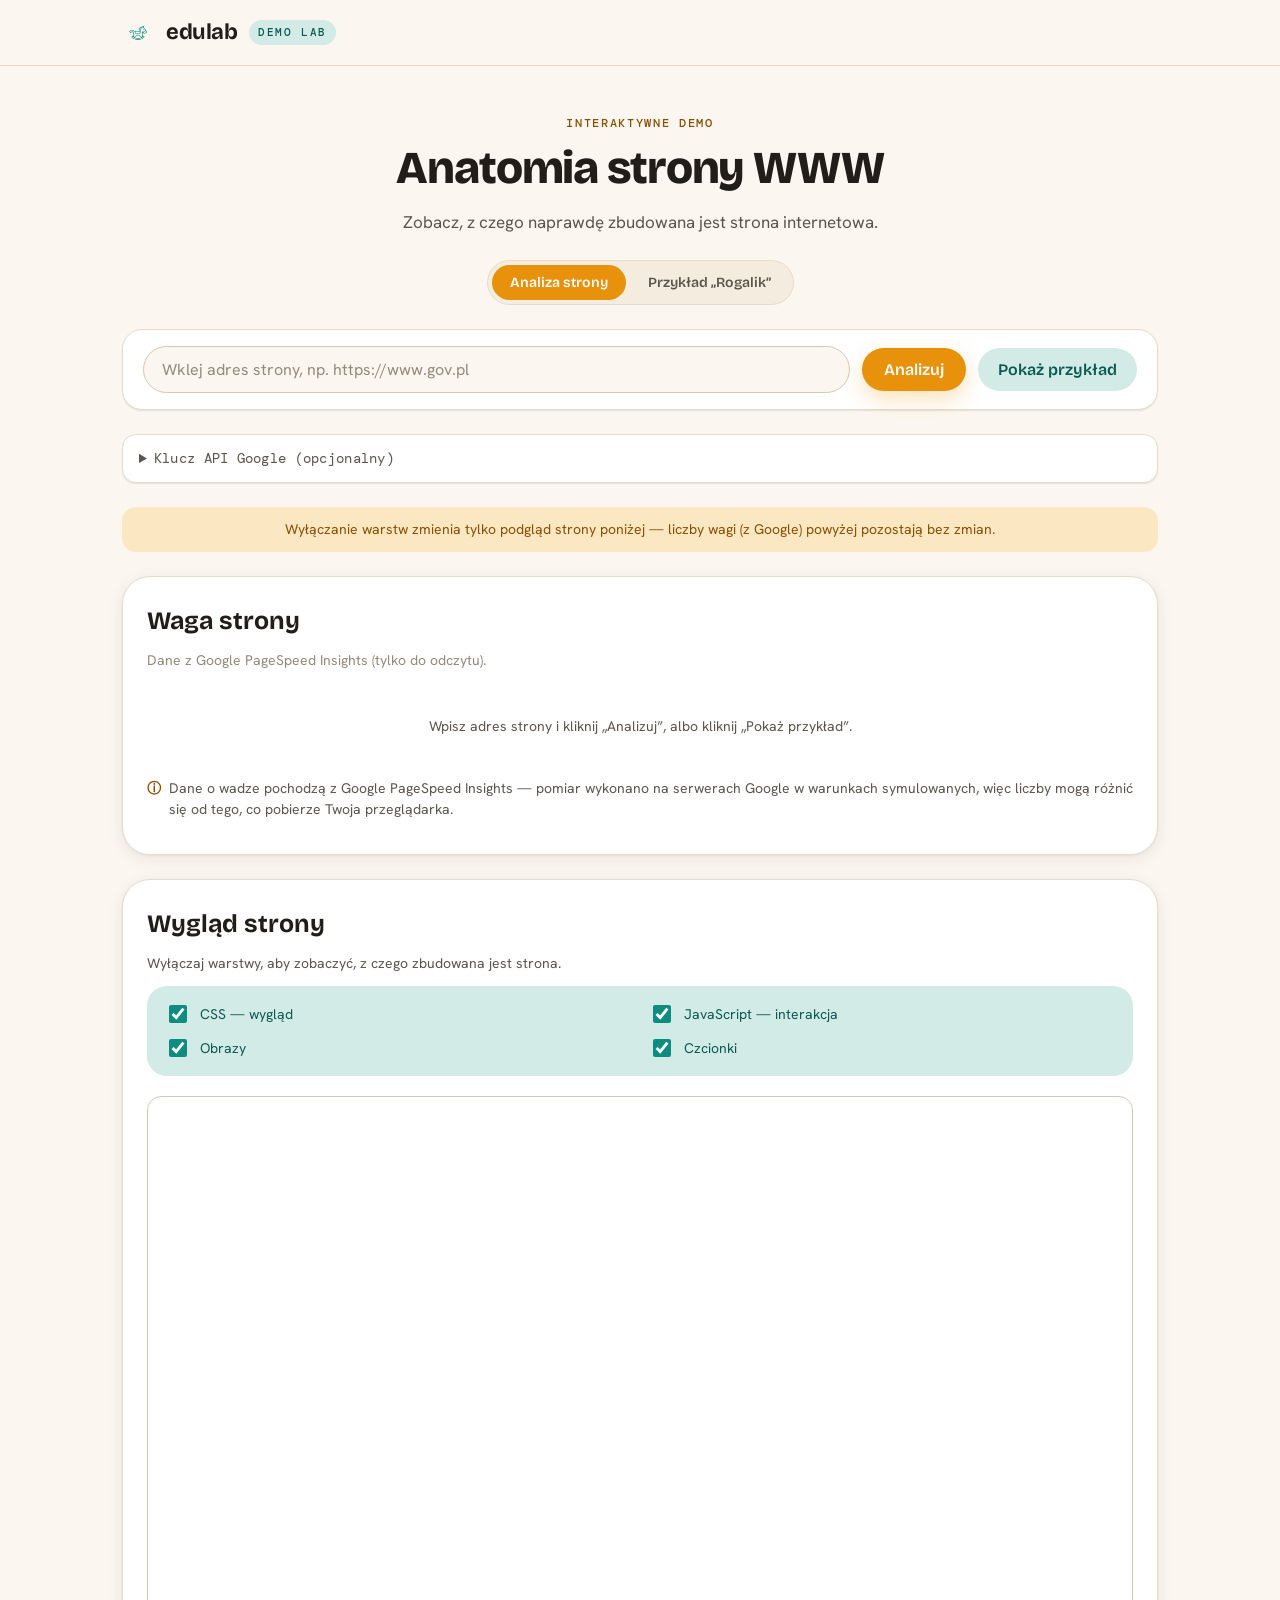
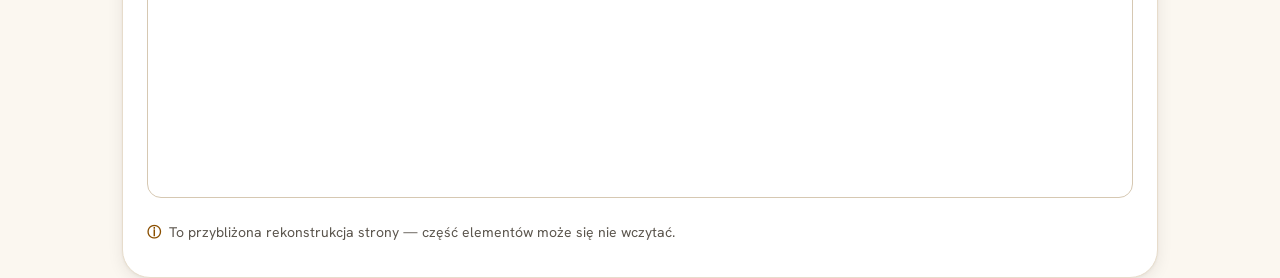
==== index.html @ d255df7a "Update WebLab app: expanded index.html, worker, and sample pages - Major rewrite of index.html (educ" ====
<!doctype html>
<html lang="pl">
<head>
  <meta charset="utf-8">
  <meta name="viewport" content="width=device-width, initial-scale=1">
  <title>Anatomia strony WWW</title>

  <style>
  /* ============================================================
     edulab — Colors & Type foundation (verbatim from design tokens)
     ============================================================ */
  @import url('https://fonts.googleapis.com/css2?family=Bricolage+Grotesque:opsz,wght@12..96,400;12..96,500;12..96,600;12..96,700;12..96,800&family=Hanken+Grotesk:wght@400;500;600;700&family=DM+Mono:wght@400;500&display=swap');

  :root {
    /* ---- Brand fonts ---- */
    --font-display: 'Bricolage Grotesque', 'Hanken Grotesk', system-ui, sans-serif;
    --font-sans:    'Hanken Grotesk', system-ui, -apple-system, sans-serif;
    --font-mono:    'DM Mono', ui-monospace, 'SF Mono', Menlo, monospace;

    /* Paper — warm cream backgrounds (the brand never sits on pure white) */
    --paper:    #FBF7F0;
    --paper-2:  #F4EDDF;
    --paper-3:  #ECE1CF;
    --surface:  #FFFFFF;

    /* Ink — warm near-black text & lines */
    --ink:      #211E1A;
    --ink-2:    #5B554D;
    --ink-3:    #938A7C;
    --line:     #E7DCCB;
    --line-2:   #D6C8B2;

    /* Marigold — primary brand */
    --marigold:      #E8920C;
    --marigold-600:  #CE800A;
    --marigold-soft: #FBE7C2;
    --marigold-ink:  #8A4F00;

    /* Teal — secondary brand */
    --teal:      #0E8C7F;
    --teal-600:  #0B7468;
    --teal-soft: #D2EBE6;
    --teal-ink:  #0A5A52;

    /* Coral — accent (use sparingly) */
    --coral:      #EF5B3F;
    --coral-600:  #D44A30;
    --coral-soft: #FBDDD4;
    --coral-ink:  #9A2E1B;

    /* Sky — supportive */
    --sky:      #2E78C9;
    --sky-soft: #D9E7F6;
    --sky-ink:  #1B4E88;

    /* Play palette */
    --play-sun:    #F2A516;
    --play-grass:  #4FA45C;
    --play-berry:  #C6478B;
    --play-grape:  #7A5AC2;
    --play-sky:    #2E78C9;
    --play-coral:  #EF5B3F;

    /* ---- Semantic ---- */
    --success: #2F8F5B;  --success-soft: #D7EEDD;  --success-ink: #1C6A3E;
    --warning: #C9810A;  --warning-soft: #FBEAC6;  --warning-ink: #855207;
    --danger:  #D8412A;  --danger-soft:  #FAD9D2;  --danger-ink:  #97271A;
    --info:    #2E78C9;  --info-soft:    #D9E7F6;  --info-ink:    #1B4E88;

    /* ---- Functional aliases ---- */
    --bg:        var(--paper);
    --fg:        var(--ink);
    --fg-muted:  var(--ink-2);
    --primary:   var(--marigold);
    --on-primary:#FFFFFF;
    --focus-ring: 0 0 0 3px rgba(232,146,12,.38);

    /* ---- Spacing (4pt base) ---- */
    --sp-1: 4px;  --sp-2: 8px;  --sp-3: 12px; --sp-4: 16px;
    --sp-5: 20px; --sp-6: 24px; --sp-8: 32px; --sp-10: 40px;
    --sp-12: 48px; --sp-16: 64px; --sp-20: 80px; --sp-24: 96px;

    /* ---- Radii ---- */
    --r-xs: 6px; --r-sm: 10px; --r-md: 14px; --r-lg: 20px; --r-xl: 28px; --r-pill: 999px;

    /* ---- Elevation ---- */
    --shadow-sm: 0 1px 2px rgba(33,30,26,.06), 0 1px 1px rgba(33,30,26,.04);
    --shadow-md: 0 4px 16px rgba(33,30,26,.08), 0 1px 3px rgba(33,30,26,.05);
    --shadow-lg: 0 16px 40px rgba(33,30,26,.12), 0 3px 8px rgba(33,30,26,.06);
    --shadow-marigold: 0 8px 22px rgba(232,146,12,.28);

    /* ---- Type scale ---- */
    --display-font:  clamp(48px, 6vw, 72px);
    --h1: 44px; --h2: 33px; --h3: 25px; --h4: 19px;
    --body-lg: 18px; --body: 16px; --body-sm: 14px;
    --caption: 13px; --overline: 12px;
  }

  /* ---- semantic element helpers used here ---- */
  .edu-overline {
    font-family: var(--font-mono); font-weight: 500; font-size: var(--overline);
    letter-spacing: .14em; text-transform: uppercase; color: var(--marigold-ink);
  }
  .edu-mono { font-family: var(--font-mono); }

  /* ============================================================
     App styles — all colours via var(--…) tokens, no raw hex
     ============================================================ */
  * { box-sizing: border-box; }
  body.edu {
    margin: 0; background: var(--paper); color: var(--ink);
    font-family: var(--font-sans); line-height: 1.6;
  }
  .shell { max-width: 1100px; margin: 0 auto; padding: 0 var(--sp-8); }

  /* Branded top menu */
  .edu-header {
    position: sticky; top: 0; z-index: 50; width: 100%;
    background: rgba(251, 247, 240, 0.85);
    backdrop-filter: blur(12px); -webkit-backdrop-filter: blur(12px);
    border-bottom: 1px solid var(--line);
  }
  .edu-header-inner {
    max-width: 1100px; margin: 0 auto;
    padding: 15px var(--sp-8); display: flex; align-items: center; gap: 12px;
  }
  .edu-logo { width: 32px; height: 32px; display: block; }
  .edu-wordmark { font-family: var(--font-display); font-weight: 700; font-size: 22px; letter-spacing: -.02em; color: var(--ink); }
  .edu-tag {
    font-family: var(--font-mono); font-weight: 500; font-size: 11px;
    letter-spacing: .14em; text-transform: uppercase; color: var(--teal-ink);
    background: var(--teal-soft); padding: 4px 9px; border-radius: var(--r-pill);
  }

  /* Page header scheme */
  .page-header { text-align: center; padding: var(--sp-12) 0 var(--sp-6); }
  .page-header .edu-overline { display: block; margin-bottom: var(--sp-3); }
  .app-title {
    font-family: var(--font-display); font-weight: 800;
    font-size: clamp(2rem, 4.5vw, 2.85rem); letter-spacing: -.025em;
    line-height: 1.05; color: var(--ink); margin: 0 0 var(--sp-4);
  }
  .edu-lead { font-size: 1.0625rem; color: var(--ink-2); max-width: 36rem; margin: 0 auto; }

  /* Controls */
  .controls {
    display: flex; gap: var(--sp-3); flex-wrap: wrap; align-items: center;
    background: var(--surface); border: 1px solid var(--line);
    border-radius: var(--r-lg); padding: var(--sp-4) var(--sp-5);
    box-shadow: var(--shadow-sm); margin-bottom: var(--sp-6);
  }
  .controls input[type="text"] {
    flex: 1 1 320px; min-width: 0;
    font-family: var(--font-sans); font-size: var(--body);
    color: var(--ink); background: var(--paper);
    border: 1px solid var(--line-2); border-radius: var(--r-pill);
    padding: 12px 18px;
  }
  .controls input[type="text"]::placeholder { color: var(--ink-3); }
  .controls input[type="text"]:focus-visible { outline: none; box-shadow: var(--focus-ring); border-color: var(--marigold); }

  .edu-btn {
    font-family: var(--font-display); font-weight: 600; font-size: var(--body);
    background: var(--marigold); color: var(--on-primary);
    border: none; border-radius: var(--r-pill); padding: 12px 22px; cursor: pointer;
    box-shadow: var(--shadow-marigold);
    transition: background .12s ease, transform .12s cubic-bezier(.32,.72,.32,1);
  }
  .edu-btn:hover { background: var(--marigold-600); }
  .edu-btn:active { transform: scale(.96); }
  .edu-btn:focus-visible { outline: none; box-shadow: var(--focus-ring); }

  .edu-btn-ghost {
    font-family: var(--font-display); font-weight: 600; font-size: var(--body);
    background: var(--teal-soft); color: var(--teal-ink);
    border: none; border-radius: var(--r-pill); padding: 12px 20px; cursor: pointer;
    transition: background .12s ease, transform .12s cubic-bezier(.32,.72,.32,1);
  }
  .edu-btn-ghost:hover { background: var(--teal-600); color: var(--on-primary); }
  .edu-btn-ghost:active { transform: scale(.96); }
  .edu-btn-ghost:focus-visible { outline: none; box-shadow: var(--focus-ring); }

  /* Optional API key disclosure */
  .apikey {
    margin-bottom: var(--sp-6); border: 1px solid var(--line);
    border-radius: var(--r-md); background: var(--surface); padding: 2px 16px;
    box-shadow: var(--shadow-sm);
  }
  .apikey summary {
    cursor: pointer; list-style: revert;
    font-family: var(--font-mono); font-size: var(--body-sm);
    letter-spacing: .02em; color: var(--ink-2); padding: 10px 0;
  }
  .apikey summary:focus-visible { outline: none; box-shadow: var(--focus-ring); border-radius: var(--r-xs); }
  .apikey-hint { font-size: var(--body-sm); color: var(--ink-2); line-height: 1.55; margin: 2px 0 12px; }
  .apikey-row { display: flex; gap: var(--sp-3); flex-wrap: wrap; align-items: center; margin-bottom: 8px; }
  .apikey-row input {
    flex: 1 1 240px; min-width: 0;
    font-family: var(--font-mono); font-size: var(--body-sm); color: var(--ink);
    background: var(--paper); border: 1px solid var(--line-2);
    border-radius: var(--r-pill); padding: 9px 16px;
  }
  .apikey-row input:focus-visible { outline: none; box-shadow: var(--focus-ring); border-color: var(--marigold); }
  .apikey-clear {
    font-family: var(--font-sans); font-size: var(--body-sm); background: none;
    border: none; color: var(--ink-3); cursor: pointer; text-decoration: underline; padding: 6px;
  }
  .apikey-clear:hover { color: var(--danger-ink); }
  .apikey-clear:focus-visible { outline: none; box-shadow: var(--focus-ring); border-radius: var(--r-xs); }
  .apikey-status { font-size: var(--body-sm); color: var(--success-ink); min-height: 1.1em; margin: 0 0 10px; }

  /* Decoupling note between panels */
  .note {
    font-size: var(--body-sm); color: var(--ink-2); line-height: 1.5;
    display: flex; gap: var(--sp-2); align-items: flex-start;
  }
  .note .ic { color: var(--marigold-ink); flex: none; font-weight: 700; }
  .note-decoupled {
    background: var(--marigold-soft); color: var(--marigold-ink);
    border-radius: var(--r-md); padding: 12px 16px; margin-bottom: var(--sp-6);
    font-size: var(--body-sm); text-align: center; line-height: 1.5;
  }

  /* Stacked panels — Waga on top, preview below (full width) */
  .panels { display: grid; grid-template-columns: 1fr; gap: var(--sp-6); align-items: start; }
  .panel {
    background: var(--surface); border: 1px solid var(--line);
    border-radius: var(--r-xl); padding: var(--sp-6) var(--sp-6) var(--sp-5);
    box-shadow: var(--shadow-md);
  }
  .panel-title { font-family: var(--font-display); font-weight: 700; font-size: var(--h3); color: var(--ink); margin: 0 0 var(--sp-2); }
  .panel-sub { font-size: var(--body-sm); color: var(--ink-3); margin: 0 0 var(--sp-5); }

  /* Stat blocks */
  .stats { display: grid; grid-template-columns: 1fr 1fr; gap: var(--sp-4); margin-bottom: var(--sp-5); }
  .stat { border-radius: var(--r-lg); padding: 20px 22px; }
  .stat.req { background: var(--marigold-soft); }
  .stat.size { background: var(--teal-soft); }
  .stat .val { font-family: var(--font-display); font-weight: 700; font-size: 38px; line-height: 1; }
  .stat.req .val { color: var(--marigold-ink); }
  .stat.size .val { color: var(--teal-ink); }
  .stat .lbl { font-size: var(--body-sm); color: var(--ink-2); margin-top: 6px; }

  /* Bar chart */
  .breakdown-title { font-family: var(--font-display); font-weight: 600; font-size: var(--h4); color: var(--ink); margin: 0 0 var(--sp-3); }
  .bars { display: flex; flex-direction: column; gap: 10px; margin-bottom: var(--sp-4); }
  .bar-row { display: grid; grid-template-columns: 120px 1fr auto; align-items: center; gap: 10px; }
  .bar-row .name { font-size: var(--body-sm); color: var(--ink-2); }
  .bar-track { display: block; background: var(--paper-3); border-radius: var(--r-pill); height: 16px; overflow: hidden; }
  .bar-fill { display: block; height: 100%; border-radius: var(--r-pill); min-width: 3px; }
  .bar-row .amt { font-family: var(--font-mono); font-size: var(--caption); color: var(--ink-2); white-space: nowrap; }

  .biggest { background: var(--paper-2); border-radius: var(--r-md); padding: 12px 16px; margin-bottom: var(--sp-4); font-size: var(--body-sm); color: var(--ink-2); }
  .biggest strong { color: var(--ink); }

  /* a11y data table */
  .data-table { width: 100%; border-collapse: collapse; font-size: var(--body-sm); margin-bottom: var(--sp-4); }
  .data-table caption { text-align: left; font-size: var(--caption); color: var(--ink-3); margin-bottom: 6px; }
  .data-table th, .data-table td { text-align: left; padding: 6px 8px; border-bottom: 1px solid var(--line); }
  .data-table td.num { text-align: right; font-family: var(--font-mono); }
  .visually-hidden { position: absolute; width: 1px; height: 1px; padding: 0; margin: -1px; overflow: hidden; clip: rect(0 0 0 0); white-space: nowrap; border: 0; }

  /* States */
  .state { color: var(--ink-2); font-size: var(--body-sm); padding: var(--sp-6) 0; text-align: center; }
  .state.err { color: var(--danger-ink); background: var(--danger-soft); border-radius: var(--r-md); padding: 14px 16px; }
  .spinner {
    width: 22px; height: 22px; border-radius: 50%;
    border: 3px solid var(--paper-3); border-top-color: var(--marigold);
    animation: spin 0.8s linear infinite; margin: 0 auto var(--sp-3);
  }
  @keyframes spin { to { transform: rotate(360deg); } }

  /* Toggles (appearance) */
  .layers-hint { font-size: var(--body-sm); color: var(--ink-2); margin: 0 0 var(--sp-3); }
  .toggles {
    background: var(--teal-soft); border-radius: var(--r-lg);
    padding: 16px 18px; margin-bottom: var(--sp-5);
    display: grid; grid-template-columns: 1fr 1fr; gap: 10px 18px;
  }
  .toggle { display: flex; align-items: center; gap: 10px; font-size: var(--body-sm); color: var(--teal-ink); cursor: pointer; }
  .toggle input { width: 18px; height: 18px; accent-color: var(--teal); cursor: pointer; }
  .toggle input:focus-visible { outline: none; box-shadow: var(--focus-ring); border-radius: 4px; }

  .preview-frame {
    width: 100%; height: clamp(480px, 78vh, 900px); border: 1px solid var(--line-2);
    border-radius: var(--r-md); background: var(--surface);
  }
  .spa-warning {
    background: var(--warning-soft); color: var(--warning-ink);
    border-radius: var(--r-md); padding: 12px 16px; margin-top: var(--sp-4);
    font-size: var(--body-sm); line-height: 1.5;
  }
  .panel-note { margin-top: var(--sp-4); }

  /* Mode switch — real-site analysis vs. example */
  .mode-switch {
    display: flex; gap: 4px; width: fit-content; margin: 0 auto var(--sp-6);
    background: var(--paper-2); border: 1px solid var(--line);
    border-radius: var(--r-pill); padding: 4px;
  }
  .mode-btn {
    font-family: var(--font-display); font-weight: 600; font-size: var(--body-sm);
    cursor: pointer; background: none; border: none; color: var(--ink-2);
    padding: 9px 18px; border-radius: var(--r-pill);
    transition: background .12s ease, color .12s ease;
  }
  .mode-btn:hover { color: var(--ink); }
  .mode-btn[aria-selected="true"] { background: var(--marigold); color: var(--on-primary); }
  .mode-btn:focus-visible { outline: none; box-shadow: var(--focus-ring); }

  .files-sizes {
    font-family: var(--font-mono); font-size: var(--caption); color: var(--ink-2);
    background: var(--paper-2); border-radius: var(--r-sm);
    padding: 8px 12px; margin: 0 0 var(--sp-3);
  }

  /* Lesson — "Jak zbudowana jest strona?" */
  .lesson { margin-top: var(--sp-6); }
  .stages { display: flex; flex-wrap: wrap; gap: var(--sp-3); margin: var(--sp-5) 0; }
  .stage-btn {
    font-family: var(--font-mono); font-size: var(--body-sm); cursor: pointer;
    background: var(--paper-2); color: var(--ink-2);
    border: 1px solid var(--line); border-radius: var(--r-pill); padding: 9px 16px;
    transition: background .12s ease, color .12s ease;
  }
  .stage-btn:hover { background: var(--paper-3); }
  .stage-btn[aria-selected="true"] { background: var(--marigold); color: var(--on-primary); border-color: var(--marigold); }
  .stage-btn:focus-visible { outline: none; box-shadow: var(--focus-ring); }

  .lesson-grid { display: block; }
  .lesson-frame {
    width: 100%; height: 460px; border: 1px solid var(--line-2);
    border-radius: var(--r-md); background: var(--surface);
  }
  .lesson-explain {
    background: var(--teal-soft); border-radius: var(--r-lg);
    padding: 18px 22px; color: var(--teal-ink); margin-bottom: var(--sp-5);
  }
  /* explanation above the preview: flow bullets horizontally to save vertical space */
  .lesson-explain ul { display: flex; flex-wrap: wrap; gap: 4px 22px; list-style-position: inside; }
  .lesson-explain h3 { font-family: var(--font-display); font-size: var(--h4); margin: 0 0 var(--sp-2); color: var(--teal-ink); }
  .lesson-explain p { margin: 0 0 var(--sp-3); font-size: var(--body-sm); line-height: 1.55; color: var(--teal-ink); }
  .lesson-explain ul { margin: 0; padding-left: 18px; font-size: var(--body-sm); line-height: 1.6; color: var(--teal-ink); }
  .lesson-explain li { margin-bottom: 4px; }

  /* File viewer */
  .files { margin-top: var(--sp-6); border-top: 1px solid var(--line); padding-top: var(--sp-5); }
  .files h3 { font-family: var(--font-display); font-size: var(--h4); margin: 0 0 var(--sp-2); color: var(--ink); }
  .file-tabs { display: flex; flex-wrap: wrap; gap: var(--sp-2); margin: var(--sp-3) 0; }
  .file-tab {
    font-family: var(--font-mono); font-size: var(--body-sm); cursor: pointer;
    background: none; border: none; color: var(--ink-3);
    padding: 6px 4px; border-bottom: 2px solid transparent;
  }
  .file-tab:hover { color: var(--ink-2); }
  .file-tab[aria-selected="true"] { color: var(--ink); border-bottom-color: var(--teal); }
  .file-tab:focus-visible { outline: none; box-shadow: var(--focus-ring); border-radius: var(--r-xs); }
  .file-role { font-size: var(--body-sm); color: var(--ink-2); margin: 0 0 var(--sp-3); }
  .file-code {
    background: var(--ink); border-radius: var(--r-lg); padding: 18px 20px; margin: 0;
    max-height: 380px; overflow: auto;
  }
  .file-code code {
    font-family: var(--font-mono); font-size: var(--caption); line-height: 1.6;
    color: var(--paper); white-space: pre; background: none; padding: 0;
  }

  /* Responsive */
  @media (max-width: 860px) {
    .panels { grid-template-columns: 1fr; }
    .shell { padding: 0 var(--sp-5); }
    .stats { grid-template-columns: 1fr 1fr; }
    .bar-row { grid-template-columns: 96px 1fr auto; }
    .lesson-grid { grid-template-columns: 1fr; }
  }
  @media (max-width: 520px) {
    .toggles { grid-template-columns: 1fr; }
    .controls input[type="text"] { flex-basis: 100%; }
    .bar-row { grid-template-columns: 84px 1fr; }
    .bar-row .amt { grid-column: 2; text-align: right; }
  }
  </style>
</head>

<body class="edu">
  <!-- Branded top menu -->
  <header class="edu-header">
    <div class="edu-header-inner">
      <img class="edu-logo" alt="edulab" src="[data-uri]">
      <span class="edu-wordmark">edulab</span>
      <span class="edu-tag">demo lab</span>
    </div>
  </header>

  <main class="shell">
    <!-- Page header scheme -->
    <div class="page-header">
      <span class="edu-overline">Interaktywne demo</span>
      <h1 class="app-title" id="appName">Anatomia strony WWW</h1>
      <p class="edu-lead" id="tagline"></p>
    </div>

    <!-- Mode switch: show EITHER the real-site analyzer OR the Rogalik example -->
    <div class="mode-switch" id="modeSwitch" role="tablist" aria-label="Tryb">
      <button type="button" class="mode-btn" id="modeRealBtn" data-mode="real" role="tab"></button>
      <button type="button" class="mode-btn" id="modeExampleBtn" data-mode="example" role="tab"></button>
    </div>

    <!-- ===== Tryb: analiza prawdziwej strony ===== -->
    <div id="realMode">
    <!-- Controls -->
    <form class="controls" id="form" autocomplete="off">
      <input type="text" id="url" inputmode="url" autocapitalize="off" spellcheck="false" />
      <button type="submit" class="edu-btn" id="analyzeBtn"></button>
      <button type="button" class="edu-btn-ghost" id="sampleBtn"></button>
    </form>

    <!-- Optional PageSpeed API key — stored only in this browser's localStorage -->
    <details class="apikey" id="apiKeyBox">
      <summary id="apiKeyTitle"></summary>
      <p class="apikey-hint" id="apiKeyHint"></p>
      <div class="apikey-row">
        <input type="password" id="apiKey" autocomplete="off" spellcheck="false" />
        <button type="button" class="edu-btn-ghost" id="apiKeySaveBtn"></button>
        <button type="button" class="apikey-clear" id="apiKeyClearBtn"></button>
      </div>
      <p class="apikey-status" id="apiKeyStatus" aria-live="polite"></p>
    </details>

    <!-- Decoupling note -->
    <p class="note-decoupled" id="noteDecoupled"></p>

    <!-- Panels -->
    <div class="panels">
      <!-- Panel A — Waga -->
      <section class="panel" id="panelA" aria-labelledby="panelATitle">
        <h2 class="panel-title" id="panelATitle"></h2>
        <p class="panel-sub" id="panelASub"></p>
        <div id="weightBody" aria-live="polite"></div>
        <p class="note panel-note"><span class="ic" aria-hidden="true">ⓘ</span><span id="noteWeight"></span></p>
      </section>

      <!-- Panel B — Wygląd -->
      <section class="panel" id="panelB" aria-labelledby="panelBTitle">
        <h2 class="panel-title" id="panelBTitle"></h2>
        <p class="layers-hint" id="layersHint"></p>
        <div class="toggles" id="toggles">
          <label class="toggle"><input type="checkbox" id="tCss" checked> <span id="lblCss"></span></label>
          <label class="toggle"><input type="checkbox" id="tJs" checked> <span id="lblJs"></span></label>
          <label class="toggle"><input type="checkbox" id="tImg" checked> <span id="lblImg"></span></label>
          <label class="toggle"><input type="checkbox" id="tFonts" checked> <span id="lblFonts"></span></label>
        </div>
        <iframe class="preview-frame" id="preview" title="Podgląd strony" sandbox="allow-scripts"></iframe>
        <div class="spa-warning" id="spaWarning" hidden></div>
        <p class="note panel-note"><span class="ic" aria-hidden="true">ⓘ</span><span id="noteRender"></span></p>
      </section>
    </div>
    </div><!-- /#realMode -->

    <!-- ===== Tryb: przykład „Rogalik” ===== -->
    <div id="exampleMode" hidden>
    <!-- Lesson — "Jak zbudowana jest strona?" (example: Rogalik, 3 files) -->
    <section class="panel lesson" id="lesson" aria-labelledby="lessonTitle">
      <h2 class="panel-title" id="lessonTitle"></h2>
      <p class="panel-sub" id="lessonSub"></p>

      <!-- Stage stepper -->
      <div class="stages" id="stages" role="tablist" aria-label="Etapy budowy strony"></div>

      <div class="lesson-grid">
        <aside class="lesson-explain">
          <h3 id="stageName"></h3>
          <p id="stageDesc"></p>
          <ul id="stageAdds"></ul>
        </aside>
        <iframe class="lesson-frame" id="lessonFrame" title="Podgląd etapu"></iframe>
      </div>

      <!-- File viewer -->
      <div class="files">
        <h3 id="filesTitle"></h3>
        <p class="panel-sub" id="filesHint"></p>
        <p class="files-sizes" id="filesSizes"></p>
        <div class="file-tabs" id="fileTabs" role="tablist" aria-label="Pliki strony Rogalik"></div>
        <p class="file-role" id="fileRole"></p>
        <pre class="file-code"><code id="fileCode"></code></pre>
      </div>
    </section>
    </div><!-- /#exampleMode -->
  </main>

  <script>
  /* ============================================================
     PL — single Polish string dictionary (no hard-coded UI English)
     ============================================================ */
  const PL = {
    appName:        "Anatomia strony WWW",
    tagline:        "Zobacz, z czego naprawdę zbudowana jest strona internetowa.",
    urlPlaceholder: "Wklej adres strony, np. https://www.gov.pl",
    analyze:        "Analizuj",
    showExample:    "Pokaż przykład",
    modeReal:       "Analiza strony",
    modeExample:    "Przykład „Rogalik”",
    loading:        "Google ładuje i mierzy stronę… to potrwa kilka sekund.",
    emptyWeight:    "Wpisz adres strony i kliknij „Analizuj”, albo kliknij „Pokaż przykład”.",
    emptyAppear:    "Tu pojawi się podgląd strony z wybranymi warstwami.",

    // Panel A — waga
    weightTitle:    "Waga strony",
    weightSub:      "Dane z Google PageSpeed Insights (tylko do odczytu).",
    requests:       "Liczba żądań (plików)",
    transferred:    "Rozmiar pobrany",
    total:          "Razem",
    byType:         "Podział na typy",
    biggest:        "Największe kategorie",
    tableCaption:   "Podział wagi strony na typy zasobów",
    colType:        "Typ zasobu",
    colReq:         "Żądania",
    colSize:        "Rozmiar",
    types: {
      document: "Dokument (HTML)", stylesheet: "Style (CSS)", script: "Skrypty (JS)",
      image: "Obrazy", font: "Czcionki", media: "Multimedia", other: "Inne / zewnętrzne",
    },

    // Panel B — wygląd
    appearTitle:    "Wygląd strony",
    loadingPreview: "Wczytuję podgląd strony…",
    layersHint:     "Wyłączaj warstwy, aby zobaczyć, z czego zbudowana jest strona.",
    layerCss:       "CSS — wygląd",
    layerJs:        "JavaScript — interakcja",
    layerImg:       "Obrazy",
    layerFonts:     "Czcionki",

    // annotations
    noteWeight:     "Dane o wadze pochodzą z Google PageSpeed Insights — pomiar wykonano na serwerach Google w warunkach symulowanych, więc liczby mogą różnić się od tego, co pobierze Twoja przeglądarka.",
    noteRender:     "To przybliżona rekonstrukcja strony — część elementów może się nie wczytać.",
    noteSpaNoJs:    "Ta strona to aplikacja JavaScript — bez JS pozostaje niemal pusta. Tak wygląda nowoczesna strona, zanim uruchomi się jej kod.",
    noteDecoupled:  "Wyłączanie warstw zmienia tylko podgląd strony poniżej — liczby wagi (z Google) powyżej pozostają bez zmian.",

    // errors
    errFetch:       "Nie udało się pobrać strony. Spróbuj innego adresu.",
    errAuth:        "Ta strona wymaga logowania lub blokuje analizę.",
    errPsi:         "Nie udało się pobrać danych o wadze strony.",
    errQuota:       "Wyczerpano dzienny limit zapytań do Google PageSpeed Insights (bez klucza API limit jest mały i wspólny dla wielu osób). Dodaj własny klucz API w polu „Klucz API Google (opcjonalny)” powyżej — wtedy korzystasz z własnego limitu.",

    // Klucz API PageSpeed (opcjonalny)
    apiKeyTitle:       "Klucz API Google (opcjonalny)",
    apiKeyActive:      "Klucz API Google (opcjonalny) — aktywny ✓",
    apiKeyHint:        "Własny klucz PageSpeed Insights zwiększa limit zapytań. Klucz zapisujemy wyłącznie w tej przeglądarce (localStorage) — nie trafia do kodu strony ani na żaden serwer. Pamiętaj, aby w Google Cloud ograniczyć klucz do adresów Twojej domeny i wyłącznie do „PageSpeed Insights API”.",
    apiKeyPlaceholder: "Wklej klucz API…",
    apiKeySave:        "Zapisz",
    apiKeyClear:       "Usuń",
    apiKeySaved:       "Zapisano klucz API w tej przeglądarce.",
    apiKeyCleared:     "Usunięto klucz API.",
    apiKeyError:       "Nie udało się zapisać klucza (przeglądarka blokuje localStorage).",

    // Lekcja — „Jak zbudowana jest strona?” (przykład Rogalik)
    lesson: {
      title:      "Jak zbudowana jest strona?",
      sub:        "Przykład: kawiarnia i piekarnia „Rogalik”. Ta sama strona w czterech etapach — dodawaj kolejne warstwy i zobacz, co każda z nich wnosi.",
      filesTitle: "Zajrzyj do plików",
      filesHint:  "Strona „Rogalik” składa się z trzech plików. Kliknij nazwę, aby zobaczyć zawartość każdego z nich.",
      sizesIntro: "Rozmiar plików:",
      sizesTotal: "razem",
      err:        "Nie udało się wczytać plików przykładu. Uruchom aplikację przez adres http:// (a nie jako plik file://).",
      stages: [
        { id: "text", tab: "1 · Czysty tekst", name: "Czysty tekst",
          desc: "Tak wygląda sama treść — wszystkie słowa strony, bez żadnej struktury i wyglądu. „Pod spodem” strona to najpierw zwykły tekst.",
          adds: ["Wszystkie słowa, ceny i godziny", "Bez nagłówków, list i obrazów", "Bez kolorów i bez żadnych akcji"] },
        { id: "html", tab: "2 · HTML", name: "+ HTML — struktura",
          desc: "HTML nadaje treści znaczenie i porządek: co jest nagłówkiem, co akapitem, co listą, gdzie jest obraz, a gdzie przycisk. To „szkielet” strony.",
          adds: ["Nagłówki: „Rogalik”, „Z naszej piekarni”…", "Lista oferty z cenami", "Logo (obraz) i przycisk", "Wygląd wciąż domyślny — bez własnych stylów"] },
        { id: "css", tab: "3 · HTML + CSS", name: "+ CSS — wygląd",
          desc: "CSS dodaje wygląd: kolory, czcionki, układ i odstępy. Treść się nie zmienia — zmienia się tylko to, jak wygląda.",
          adds: ["Brązowy nagłówek, kremowe tło", "Ostylowany przycisk i lista cen", "Odstępy, obramowania, stopka", "To ta sama treść, co w kroku 2"] },
        { id: "js", tab: "4 · HTML + CSS + JS", name: "+ JavaScript — interakcja",
          desc: "JavaScript ożywia stronę — reaguje na kliknięcia i na czas. Teraz strona coś „robi”, a nie tylko wygląda.",
          adds: ["Przycisk liczy zamówione rogaliki", "Status „otwarte / nieczynne” z aktualnej godziny", "Bez JS te elementy są nieruchome"] },
      ],
      files: [
        { id: "html", name: "index.html", role: "HTML — szkielet i treść. Określa, co jest na stronie i w jakiej kolejności." },
        { id: "css",  name: "styles.css", role: "CSS — wygląd. Mówi przeglądarce, jak ma wyglądać każdy element (kolory, czcionki, układ)." },
        { id: "js",   name: "script.js",  role: "JavaScript — zachowanie. Dodaje akcje: reakcje na kliknięcia i wyliczenia w czasie." },
      ],
    },
  };

  // resourceType → bar colour (edulab tokens; resolve in-page via inline style)
  const TYPE_COLOR = {
    script:     "var(--marigold)",
    font:       "var(--teal)",
    image:      "var(--sky)",
    stylesheet: "var(--coral)",
    document:   "var(--ink)",
    media:      "var(--play-grape)",
    other:      "var(--ink-3)",
    "third-party": "var(--ink-3)",
  };

  const TYPE_KEY = { // PSI resourceType → PL.types key
    document: "document", stylesheet: "stylesheet", script: "script",
    image: "image", font: "font", media: "media", other: "other", "third-party": "other",
  };

  /* ---- Static label wiring ---- */
  function applyStaticStrings() {
    document.title = PL.appName;
    document.getElementById("appName").textContent = PL.appName;
    document.getElementById("tagline").textContent = PL.tagline;
    document.getElementById("url").placeholder = PL.urlPlaceholder;
    document.getElementById("analyzeBtn").textContent = PL.analyze;
    document.getElementById("sampleBtn").textContent = PL.showExample;
    document.getElementById("modeRealBtn").textContent = PL.modeReal;
    document.getElementById("modeExampleBtn").textContent = PL.modeExample;
    document.getElementById("noteDecoupled").textContent = PL.noteDecoupled;
    document.getElementById("panelATitle").textContent = PL.weightTitle;
    document.getElementById("panelASub").textContent = PL.weightSub;
    document.getElementById("noteWeight").textContent = PL.noteWeight;
    document.getElementById("panelBTitle").textContent = PL.appearTitle;
    document.getElementById("layersHint").textContent = PL.layersHint;
    document.getElementById("lblCss").textContent = PL.layerCss;
    document.getElementById("lblJs").textContent = PL.layerJs;
    document.getElementById("lblImg").textContent = PL.layerImg;
    document.getElementById("lblFonts").textContent = PL.layerFonts;
    document.getElementById("noteRender").textContent = PL.noteRender;
    document.getElementById("apiKeyHint").textContent = PL.apiKeyHint;
    document.getElementById("apiKey").placeholder = PL.apiKeyPlaceholder;
    document.getElementById("apiKeySaveBtn").textContent = PL.apiKeySave;
    document.getElementById("apiKeyClearBtn").textContent = PL.apiKeyClear;
    document.getElementById("weightBody").innerHTML =
      '<p class="state">' + PL.emptyWeight + '</p>';
  }

  function refreshApiKeyTitle() {
    document.getElementById("apiKeyTitle").textContent =
      getApiKey() ? PL.apiKeyActive : PL.apiKeyTitle;
  }

  function initApiKey() {
    const input = document.getElementById("apiKey");
    const status = document.getElementById("apiKeyStatus");
    input.value = getApiKey();
    refreshApiKeyTitle();

    document.getElementById("apiKeySaveBtn").addEventListener("click", function () {
      const v = input.value.trim();
      try {
        if (v) localStorage.setItem(PSI_KEY_LS, v); else localStorage.removeItem(PSI_KEY_LS);
        status.textContent = v ? PL.apiKeySaved : PL.apiKeyCleared;
      } catch (e) { status.textContent = PL.apiKeyError; }
      refreshApiKeyTitle();
    });

    document.getElementById("apiKeyClearBtn").addEventListener("click", function () {
      input.value = "";
      try { localStorage.removeItem(PSI_KEY_LS); } catch (e) {}
      status.textContent = PL.apiKeyCleared;
      refreshApiKeyTitle();
    });
  }

  /* ---- Helpers ---- */
  function kb(bytes) { return Math.round(bytes / 1024).toLocaleString("pl-PL") + " KB"; }
  function intl(n) { return Number(n).toLocaleString("pl-PL"); }
  function labelFor(resType) { return PL.types[TYPE_KEY[resType] || "other"] || PL.types.other; }

  /* ============================================================
     Panel A — Page weight (PSI) per spec §3
     ============================================================ */
  // ---- Optional PageSpeed API key (stored only in this browser) ----
  const PSI_KEY_LS = "anatomia.psiKey";
  function getApiKey() { try { return localStorage.getItem(PSI_KEY_LS) || ""; } catch (e) { return ""; } }

  async function getWeight(targetUrl) {
    const api = "https://www.googleapis.com/pagespeedonline/v5/runPagespeed";
    const key = getApiKey();
    let url = api + "?url=" + encodeURIComponent(targetUrl) + "&strategy=mobile&locale=pl";
    if (key) url += "&key=" + encodeURIComponent(key);
    const res = await fetch(url);
    if (!res.ok) {
      if (res.status === 429) throw new Error("PSI_QUOTA");
      if (res.status === 400 || res.status === 403) throw new Error("PSI_AUTH");
      throw new Error("PSI_FAILED");
    }
    const json = await res.json();
    const audit = json.lighthouseResult &&
      json.lighthouseResult.audits &&
      json.lighthouseResult.audits["resource-summary"];
    if (!audit || !audit.details) throw new Error("PSI_FAILED");
    // Lighthouse names the byte field `transferSize`; older/sample data use `size`.
    const bytesOf = i => (i.transferSize != null ? i.transferSize : (i.size != null ? i.size : 0));
    const items = audit.details.items;
    const total = items.find(i => i.resourceType === "total");
    const byType = items
      .filter(i => i.resourceType !== "total" && i.requestCount > 0)
      .map(i => ({ resourceType: i.resourceType, requestCount: i.requestCount, size: bytesOf(i) }))
      .sort((a, b) => b.size - a.size);
    return { requests: total.requestCount, bytes: bytesOf(total), byType };
  }

  function renderWeight(data) {
    const maxSize = Math.max.apply(null, data.byType.map(i => i.size)) || 1;
    const top = data.byType.slice(0, 2).map(i => labelFor(i.resourceType)).join(", ");

    let bars = "";
    let rows = "";
    data.byType.forEach(i => {
      const name = labelFor(i.resourceType);
      const color = TYPE_COLOR[i.resourceType] || TYPE_COLOR.other;
      const pct = Math.max(2, Math.round((i.size / maxSize) * 100));
      bars +=
        '<div class="bar-row">' +
          '<span class="name">' + name + '</span>' +
          '<span class="bar-track"><span class="bar-fill" style="width:' + pct + '%;background:' + color + '"></span></span>' +
          '<span class="amt">' + kb(i.size) + '</span>' +
        '</div>';
      rows +=
        '<tr><th scope="row">' + name + '</th>' +
        '<td class="num">' + intl(i.requestCount) + '</td>' +
        '<td class="num">' + kb(i.size) + '</td></tr>';
    });

    document.getElementById("weightBody").innerHTML =
      '<div class="stats">' +
        '<div class="stat req"><div class="val">' + intl(data.requests) + '</div><div class="lbl">' + PL.requests + '</div></div>' +
        '<div class="stat size"><div class="val">' + kb(data.bytes) + '</div><div class="lbl">' + PL.transferred + '</div></div>' +
      '</div>' +
      '<h3 class="breakdown-title">' + PL.byType + '</h3>' +
      '<div class="bars" aria-hidden="true">' + bars + '</div>' +
      '<div class="biggest"><strong>' + PL.biggest + ':</strong> ' + top + '</div>' +
      '<table class="data-table">' +
        '<caption>' + PL.tableCaption + '</caption>' +
        '<thead><tr><th scope="col">' + PL.colType + '</th>' +
        '<th scope="col" class="num">' + PL.colReq + '</th>' +
        '<th scope="col" class="num">' + PL.colSize + '</th></tr></thead>' +
        '<tbody>' + rows +
        '<tr><th scope="row">' + PL.total + '</th>' +
        '<td class="num">' + intl(data.requests) + '</td>' +
        '<td class="num">' + kb(data.bytes) + '</td></tr>' +
        '</tbody>' +
      '</table>';
  }

  function showWeightState(html, isError) {
    document.getElementById("weightBody").innerHTML =
      '<div class="state' + (isError ? ' err' : '') + '">' + html + '</div>';
  }

  async function loadWeight(targetUrl) {
    showWeightState('<div class="spinner" role="status" aria-label="' + PL.loading + '"></div>' + PL.loading, false);
    try {
      const data = await getWeight(targetUrl);
      renderWeight(data);
    } catch (e) {
      const code = e && e.message;
      const msg = code === "PSI_QUOTA" ? PL.errQuota
                : code === "PSI_AUTH"  ? PL.errAuth
                : PL.errPsi;
      showWeightState(msg, true);
    }
  }

  // Hard-coded PSI-style numbers for the owned sample (offline-safe fallback, spec §8)
  const SAMPLE_WEIGHT = {
    requests: 53,
    bytes: 1020688,
    byType: [
      { resourceType: "script",     requestCount: 13, size: 585116 },
      { resourceType: "font",       requestCount: 7,  size: 170608 },
      { resourceType: "image",      requestCount: 18, size: 149111 },
      { resourceType: "stylesheet", requestCount: 3,  size: 68805  },
      { resourceType: "document",   requestCount: 2,  size: 25169  },
      { resourceType: "other",      requestCount: 10, size: 21879  },
    ],
  };

  /* ============================================================
     Panel B — Appearance (proxy fetch + srcdoc) per spec §4
     ============================================================ */
  // fetch with an abort timeout so a slow proxy fails over instead of hanging.
  function fetchT(url, ms) {
    const ctl = new AbortController();
    const t = setTimeout(() => ctl.abort(), ms || 12000);
    return fetch(url, { signal: ctl.signal }).finally(() => clearTimeout(t));
  }

  // Self-hosted Cloudflare Worker proxy (see worker/README.md). Paste your
  // Worker URL here, e.g. "https://anatomia-proxy.NAME.workers.dev".
  // Leave "" to use only the public fallback proxies below.
  const PROXY_WORKER_URL = "https://anatomia-proxy.andrzey-jankowski.workers.dev";
  function proxyWorkerUrl() {
    try { return localStorage.getItem("anatomia.proxyWorker") || PROXY_WORKER_URL; }
    catch (e) { return PROXY_WORKER_URL; }
  }

  // Public CORS proxies, tried in order — gives transient-failure resilience.
  const PROXIES = [
    async u => { const r = await fetchT("https://api.allorigins.win/raw?url=" + encodeURIComponent(u)); if (!r.ok) throw 0; return r.text(); },
    async u => { const r = await fetchT("https://api.allorigins.win/get?url=" + encodeURIComponent(u)); if (!r.ok) throw 0; const j = await r.json(); if (!j || !j.contents) throw 0; return j.contents; },
  ];
  async function fetchViaProxy(u) {
    const chain = PROXIES.slice();
    const wk = proxyWorkerUrl();
    if (wk) {
      // Your Worker is tried FIRST; public proxies remain as fallback.
      chain.unshift(async x => {
        const r = await fetchT(wk.replace(/\/+$/, "") + "/?url=" + encodeURIComponent(x));
        if (!r.ok) throw 0; return r.text();
      });
    }
    let lastErr;
    for (const p of chain) {
      try { const html = await p(u); if (html && html.length > 0) return html; }
      catch (e) { lastErr = e; }
    }
    throw lastErr || new Error("PROXY_FAILED");
  }
  let rawHtmlCache = null;   // cached raw HTML so toggling never re-fetches
  let originUrlCache = null;

  function currentLayers() {
    return {
      css:   document.getElementById("tCss").checked,
      js:    document.getElementById("tJs").checked,
      img:   document.getElementById("tImg").checked,
      fonts: document.getElementById("tFonts").checked,
    };
  }

  function renderAppearance(rawHtml, originalUrl, layers, iframe) {
    const doc = new DOMParser().parseFromString(rawHtml, "text/html");
    const base = doc.createElement("base");
    base.setAttribute("href", originalUrl);
    doc.head.prepend(base);

    if (!layers.css) doc.querySelectorAll('link[rel="stylesheet"], style').forEach(n => n.remove());
    if (!layers.js)  doc.querySelectorAll('script').forEach(n => n.remove());
    if (!layers.img) doc.querySelectorAll('img, picture, svg[role="img"]').forEach(n => n.remove());
    if (!layers.fonts) {
      // remove web-font <link> (Google Fonts etc.), preload fonts, and @font-face rules
      doc.querySelectorAll('link[rel="preload"][as="font"]').forEach(n => n.remove());
      doc.querySelectorAll('link[rel="stylesheet"]').forEach(n => {
        const href = (n.getAttribute("href") || "").toLowerCase();
        if (href.includes("font") || href.includes("typekit")) n.remove();
      });
      doc.querySelectorAll('style').forEach(s => {
        if (/@font-face/i.test(s.textContent)) s.textContent = s.textContent.replace(/@font-face\s*\{[^}]*\}/gi, "");
      });
    }

    iframe.sandbox = layers.js ? "allow-scripts" : "";
    iframe.srcdoc = "<!doctype html>" + doc.documentElement.outerHTML;

    // SPA-without-JS lesson: detect near-empty body text
    const bodyText = (doc.body && doc.body.textContent || "").replace(/\s+/g, " ").trim();
    const spa = document.getElementById("spaWarning");
    if (!layers.js && bodyText.length < 40) {
      spa.textContent = PL.noteSpaNoJs;
      spa.hidden = false;
    } else {
      spa.hidden = true;
    }
  }

  function reRender() {
    if (rawHtmlCache == null) return;
    renderAppearance(rawHtmlCache, originUrlCache, currentLayers(), document.getElementById("preview"));
  }

  function previewMessage(msg) {
    document.getElementById("preview").srcdoc =
      '<!doctype html><meta charset="utf-8"><body style="margin:0;font-family:system-ui,sans-serif;' +
      'color:#5B554D;display:flex;align-items:center;justify-content:center;height:100vh;' +
      'text-align:center;padding:24px;box-sizing:border-box">' + msg + '</body>';
  }

  async function loadAppearance(targetUrl, sameOrigin) {
    const iframe = document.getElementById("preview");
    iframe.sandbox = "allow-scripts";
    previewMessage(PL.loadingPreview);
    document.getElementById("spaWarning").hidden = true;
    try {
      if (sameOrigin) {
        const res = await fetch(targetUrl);
        if (!res.ok) throw new Error("FETCH_FAILED");
        rawHtmlCache = await res.text();
        originUrlCache = new URL(targetUrl, location.href).href;
      } else {
        rawHtmlCache = await fetchViaProxy(targetUrl);
        originUrlCache = targetUrl;
      }
      reRender();
    } catch (e) {
      rawHtmlCache = null;
      previewMessage(PL.errFetch);
    }
  }

  /* ============================================================
     Wiring
     ============================================================ */
  function analyze(targetUrl) {
    loadWeight(targetUrl);
    loadAppearance(targetUrl, false);
  }

  function loadSample() {
    // Same-origin owned sample: hard-coded weight + direct (no-proxy) render
    renderWeight(SAMPLE_WEIGHT);
    document.getElementById("url").value = "";
    loadAppearance("sample/index.html", true);
  }

  // Accept bare hosts ("gov.pl", "www.wp.pl") — add the protocol in the background.
  function normalizeUrl(raw) {
    let v = (raw || "").trim();
    if (!v) return "";
    if (!/^https?:\/\//i.test(v)) v = "https://" + v.replace(/^\/+/, "");
    return v;
  }

  document.getElementById("form").addEventListener("submit", function (e) {
    e.preventDefault();
    const v = normalizeUrl(document.getElementById("url").value);
    if (v) analyze(v);
  });
  document.getElementById("sampleBtn").addEventListener("click", loadSample);
  ["tCss", "tJs", "tImg", "tFonts"].forEach(id =>
    document.getElementById(id).addEventListener("change", reRender)
  );

  /* ============================================================
     Lekcja — „Jak zbudowana jest strona?" (przykład Rogalik, 3 pliki)
     ============================================================ */
  const ROGALIK_BASE = "sample/rogalik/";
  let rogalikFiles = null;   // { html, css, js }

  function buildStageDoc(stage, files) {
    const doc = new DOMParser().parseFromString(files.html, "text/html");
    // strip the external link/script — we inline CSS/JS per stage so srcdoc is self-contained
    doc.querySelectorAll('link[rel="stylesheet"], script').forEach(n => n.remove());

    if (stage === "text") {
      const raw = (doc.body ? doc.body.textContent : "") || "";
      const text = raw.split("\n").map(l => l.trim()).filter(l => l.length).join("\n");
      const esc = text.replace(/&/g, "&amp;").replace(/</g, "&lt;").replace(/>/g, "&gt;");
      return '<!doctype html><meta charset="utf-8"><body style="margin:0;padding:18px;' +
        'font-family:ui-monospace,Menlo,monospace;font-size:13px;line-height:1.7;' +
        'white-space:pre-wrap;color:#222;background:#fff">' + esc + '</body>';
    }
    if (stage === "css" || stage === "js") {
      const style = doc.createElement("style"); style.textContent = files.css;
      doc.head.appendChild(style);
    }
    if (stage === "js") {
      const sc = doc.createElement("script"); sc.textContent = files.js;
      doc.body.appendChild(sc);
    }
    return "<!doctype html>" + doc.documentElement.outerHTML;
  }

  function renderStage(stage) {
    if (!rogalikFiles) return;
    const frame = document.getElementById("lessonFrame");
    frame.sandbox = (stage === "js") ? "allow-scripts" : "";
    frame.srcdoc = buildStageDoc(stage, rogalikFiles);
    const s = PL.lesson.stages.find(x => x.id === stage);
    document.getElementById("stageName").textContent = s.name;
    document.getElementById("stageDesc").textContent = s.desc;
    document.getElementById("stageAdds").innerHTML = s.adds.map(a => "<li></li>").join("");
    document.querySelectorAll("#stageAdds li").forEach((li, i) => { li.textContent = s.adds[i]; });
    document.querySelectorAll("#stages .stage-btn").forEach(b =>
      b.setAttribute("aria-selected", String(b.dataset.stage === stage)));
  }

  function showFile(fileId) {
    if (!rogalikFiles) return;
    const f = PL.lesson.files.find(x => x.id === fileId);
    const src = fileId === "html" ? rogalikFiles.html : fileId === "css" ? rogalikFiles.css : rogalikFiles.js;
    document.getElementById("fileRole").textContent = f.role;
    document.getElementById("fileCode").textContent = src;   // textContent escapes for us
    document.querySelectorAll("#fileTabs .file-tab").forEach(b =>
      b.setAttribute("aria-selected", String(b.dataset.file === fileId)));
  }

  function buildTabs(containerId, items, labelKey, onClick) {
    const el = document.getElementById(containerId);
    el.innerHTML = "";
    items.forEach(it => {
      const b = document.createElement("button");
      b.type = "button";
      b.className = containerId === "stages" ? "stage-btn" : "file-tab";
      b.dataset[containerId === "stages" ? "stage" : "file"] = it.id;
      b.setAttribute("role", "tab");
      b.setAttribute("aria-selected", "false");
      b.textContent = it[labelKey];
      b.addEventListener("click", () => onClick(it.id));
      el.appendChild(b);
    });
  }

  function fmtFileSize(bytes) {
    if (bytes < 1024) return bytes + " B";
    return (bytes / 1024).toFixed(1).replace(".", ",") + " KB";
  }
  function showFileSizes(html, css, js) {
    const enc = new TextEncoder();
    const h = enc.encode(html).length, c = enc.encode(css).length, j = enc.encode(js).length;
    document.getElementById("filesSizes").textContent =
      PL.lesson.sizesIntro +
      " index.html " + fmtFileSize(h) +
      " · styles.css " + fmtFileSize(c) +
      " · script.js " + fmtFileSize(j) +
      " · " + PL.lesson.sizesTotal + " " + fmtFileSize(h + c + j);
  }

  async function initLesson() {
    document.getElementById("lessonTitle").textContent = PL.lesson.title;
    document.getElementById("lessonSub").textContent = PL.lesson.sub;
    document.getElementById("filesTitle").textContent = PL.lesson.filesTitle;
    document.getElementById("filesHint").textContent = PL.lesson.filesHint;
    buildTabs("stages", PL.lesson.stages, "tab", renderStage);
    buildTabs("fileTabs", PL.lesson.files, "name", showFile);

    try {
      const [html, css, js] = await Promise.all([
        fetch(ROGALIK_BASE + "index.html").then(r => r.text()),
        fetch(ROGALIK_BASE + "styles.css").then(r => r.text()),
        fetch(ROGALIK_BASE + "script.js").then(r => r.text()),
      ]);
      rogalikFiles = { html, css, js };
      showFileSizes(html, css, js);
      renderStage("text");
      showFile("html");
    } catch (e) {
      document.getElementById("lessonFrame").srcdoc =
        '<!doctype html><meta charset="utf-8"><body style="font-family:sans-serif;color:#5B554D;padding:20px">' +
        PL.lesson.err + '</body>';
    }
  }

  // Mode switch — show EITHER the analyzer OR the example, never both.
  function setMode(mode) {
    document.getElementById("realMode").hidden = (mode !== "real");
    document.getElementById("exampleMode").hidden = (mode !== "example");
    document.querySelectorAll("#modeSwitch .mode-btn").forEach(b =>
      b.setAttribute("aria-selected", String(b.dataset.mode === mode)));
  }
  document.getElementById("modeRealBtn").addEventListener("click", () => setMode("real"));
  document.getElementById("modeExampleBtn").addEventListener("click", () => setMode("example"));

  applyStaticStrings();
  initApiKey();
  initLesson();
  setMode("real");
  </script>
</body>
</html>
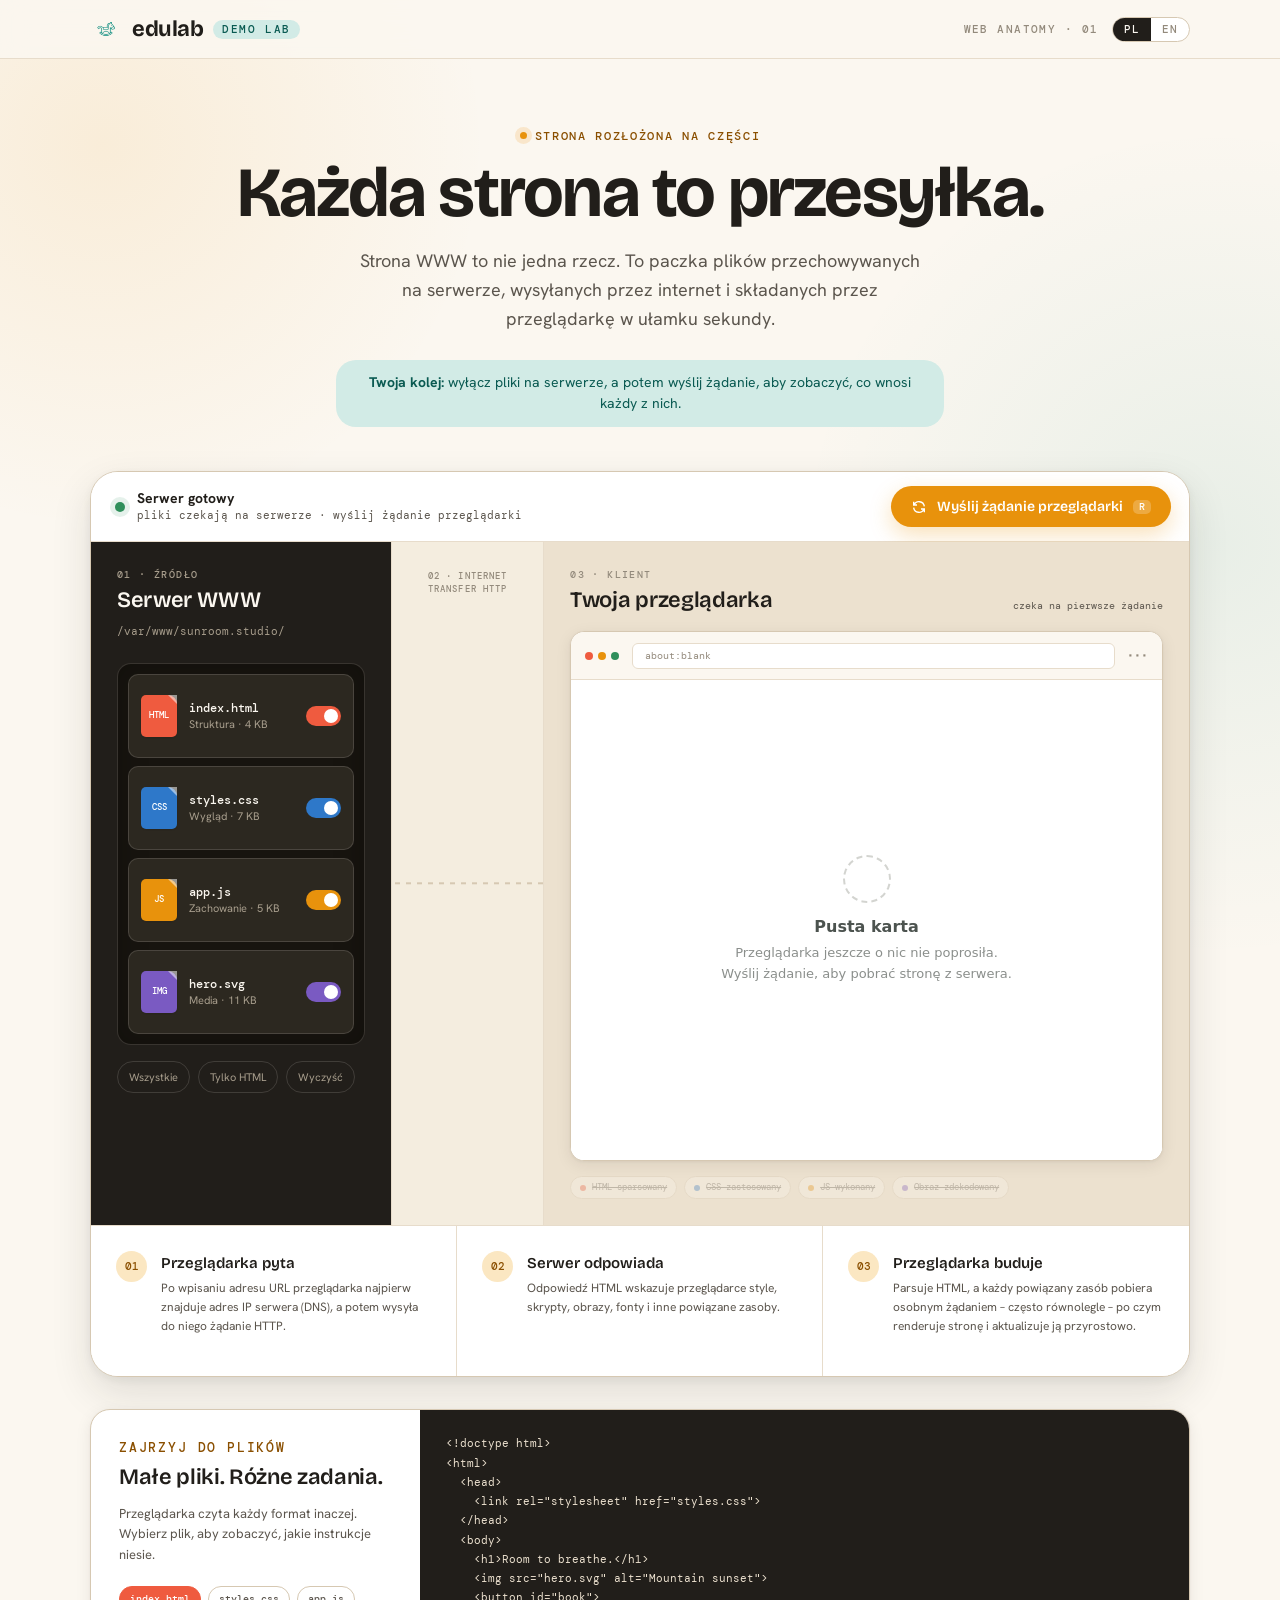
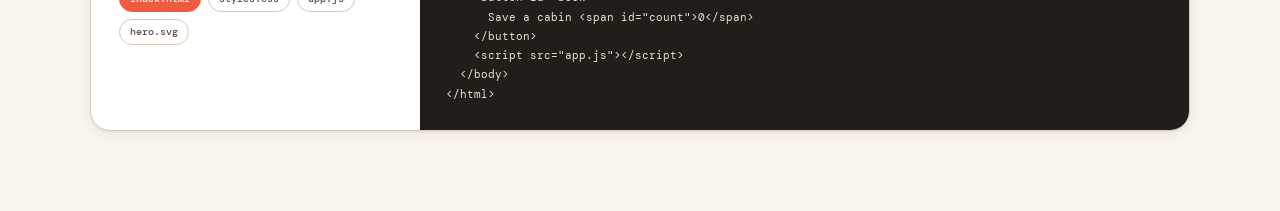
==== commit a8df28b3: "Restyle app to edulab design system, add PL/EN bilingual layer - Replace custom palette/fonts with e" ====
--- a/index.html
+++ b/index.html
@@ -3,1056 +3,1385 @@
 <head>
   <meta charset="utf-8">
   <meta name="viewport" content="width=device-width, initial-scale=1">
-  <title>Anatomia strony WWW</title>
-
+  <meta name="description" content="Interaktywne wyjaśnienie, jak pliki wędrują z serwera i stają się stroną w Twojej przeglądarce.">
+  <link rel="icon" href="data:image/svg+xml,%3Csvg xmlns='http://www.w3.org/2000/svg' viewBox='0 0 32 32'%3E%3Crect width='32' height='32' rx='9' fill='%23211E1A'/%3E%3Crect x='7' y='7' width='8' height='8' rx='2' fill='%23EF5B3F'/%3E%3Crect x='17' y='7' width='8' height='8' rx='2' fill='%232E78C9'/%3E%3Crect x='7' y='17' width='8' height='8' rx='2' fill='%23E8920C'/%3E%3Crect x='17' y='17' width='8' height='8' rx='2' fill='%237A5AC2'/%3E%3C/svg%3E">
+  <title>Anatomia strony WWW – jak działa strona internetowa</title>
   <style>
-  /* ============================================================
-     edulab — Colors & Type foundation (verbatim from design tokens)
-     ============================================================ */
-  @import url('https://fonts.googleapis.com/css2?family=Bricolage+Grotesque:opsz,wght@12..96,400;12..96,500;12..96,600;12..96,700;12..96,800&family=Hanken+Grotesk:wght@400;500;600;700&family=DM+Mono:wght@400;500&display=swap');
-
-  :root {
-    /* ---- Brand fonts ---- */
-    --font-display: 'Bricolage Grotesque', 'Hanken Grotesk', system-ui, sans-serif;
-    --font-sans:    'Hanken Grotesk', system-ui, -apple-system, sans-serif;
-    --font-mono:    'DM Mono', ui-monospace, 'SF Mono', Menlo, monospace;
-
-    /* Paper — warm cream backgrounds (the brand never sits on pure white) */
-    --paper:    #FBF7F0;
-    --paper-2:  #F4EDDF;
-    --paper-3:  #ECE1CF;
-    --surface:  #FFFFFF;
-
-    /* Ink — warm near-black text & lines */
-    --ink:      #211E1A;
-    --ink-2:    #5B554D;
-    --ink-3:    #938A7C;
-    --line:     #E7DCCB;
-    --line-2:   #D6C8B2;
-
-    /* Marigold — primary brand */
-    --marigold:      #E8920C;
-    --marigold-600:  #CE800A;
-    --marigold-soft: #FBE7C2;
-    --marigold-ink:  #8A4F00;
-
-    /* Teal — secondary brand */
-    --teal:      #0E8C7F;
-    --teal-600:  #0B7468;
-    --teal-soft: #D2EBE6;
-    --teal-ink:  #0A5A52;
-
-    /* Coral — accent (use sparingly) */
-    --coral:      #EF5B3F;
-    --coral-600:  #D44A30;
-    --coral-soft: #FBDDD4;
-    --coral-ink:  #9A2E1B;
-
-    /* Sky — supportive */
-    --sky:      #2E78C9;
-    --sky-soft: #D9E7F6;
-    --sky-ink:  #1B4E88;
-
-    /* Play palette */
-    --play-sun:    #F2A516;
-    --play-grass:  #4FA45C;
-    --play-berry:  #C6478B;
-    --play-grape:  #7A5AC2;
-    --play-sky:    #2E78C9;
-    --play-coral:  #EF5B3F;
-
-    /* ---- Semantic ---- */
-    --success: #2F8F5B;  --success-soft: #D7EEDD;  --success-ink: #1C6A3E;
-    --warning: #C9810A;  --warning-soft: #FBEAC6;  --warning-ink: #855207;
-    --danger:  #D8412A;  --danger-soft:  #FAD9D2;  --danger-ink:  #97271A;
-    --info:    #2E78C9;  --info-soft:    #D9E7F6;  --info-ink:    #1B4E88;
-
-    /* ---- Functional aliases ---- */
-    --bg:        var(--paper);
-    --fg:        var(--ink);
-    --fg-muted:  var(--ink-2);
-    --primary:   var(--marigold);
-    --on-primary:#FFFFFF;
-    --focus-ring: 0 0 0 3px rgba(232,146,12,.38);
-
-    /* ---- Spacing (4pt base) ---- */
-    --sp-1: 4px;  --sp-2: 8px;  --sp-3: 12px; --sp-4: 16px;
-    --sp-5: 20px; --sp-6: 24px; --sp-8: 32px; --sp-10: 40px;
-    --sp-12: 48px; --sp-16: 64px; --sp-20: 80px; --sp-24: 96px;
-
-    /* ---- Radii ---- */
-    --r-xs: 6px; --r-sm: 10px; --r-md: 14px; --r-lg: 20px; --r-xl: 28px; --r-pill: 999px;
-
-    /* ---- Elevation ---- */
-    --shadow-sm: 0 1px 2px rgba(33,30,26,.06), 0 1px 1px rgba(33,30,26,.04);
-    --shadow-md: 0 4px 16px rgba(33,30,26,.08), 0 1px 3px rgba(33,30,26,.05);
-    --shadow-lg: 0 16px 40px rgba(33,30,26,.12), 0 3px 8px rgba(33,30,26,.06);
-    --shadow-marigold: 0 8px 22px rgba(232,146,12,.28);
-
-    /* ---- Type scale ---- */
-    --display-font:  clamp(48px, 6vw, 72px);
-    --h1: 44px; --h2: 33px; --h3: 25px; --h4: 19px;
-    --body-lg: 18px; --body: 16px; --body-sm: 14px;
-    --caption: 13px; --overline: 12px;
-  }
-
-  /* ---- semantic element helpers used here ---- */
-  .edu-overline {
-    font-family: var(--font-mono); font-weight: 500; font-size: var(--overline);
-    letter-spacing: .14em; text-transform: uppercase; color: var(--marigold-ink);
-  }
-  .edu-mono { font-family: var(--font-mono); }
-
-  /* ============================================================
-     App styles — all colours via var(--…) tokens, no raw hex
-     ============================================================ */
-  * { box-sizing: border-box; }
-  body.edu {
-    margin: 0; background: var(--paper); color: var(--ink);
-    font-family: var(--font-sans); line-height: 1.6;
-  }
-  .shell { max-width: 1100px; margin: 0 auto; padding: 0 var(--sp-8); }
-
-  /* Branded top menu */
-  .edu-header {
-    position: sticky; top: 0; z-index: 50; width: 100%;
-    background: rgba(251, 247, 240, 0.85);
-    backdrop-filter: blur(12px); -webkit-backdrop-filter: blur(12px);
-    border-bottom: 1px solid var(--line);
-  }
-  .edu-header-inner {
-    max-width: 1100px; margin: 0 auto;
-    padding: 15px var(--sp-8); display: flex; align-items: center; gap: 12px;
-  }
-  .edu-logo { width: 32px; height: 32px; display: block; }
-  .edu-wordmark { font-family: var(--font-display); font-weight: 700; font-size: 22px; letter-spacing: -.02em; color: var(--ink); }
-  .edu-tag {
-    font-family: var(--font-mono); font-weight: 500; font-size: 11px;
-    letter-spacing: .14em; text-transform: uppercase; color: var(--teal-ink);
-    background: var(--teal-soft); padding: 4px 9px; border-radius: var(--r-pill);
-  }
-
-  /* Page header scheme */
-  .page-header { text-align: center; padding: var(--sp-12) 0 var(--sp-6); }
-  .page-header .edu-overline { display: block; margin-bottom: var(--sp-3); }
-  .app-title {
-    font-family: var(--font-display); font-weight: 800;
-    font-size: clamp(2rem, 4.5vw, 2.85rem); letter-spacing: -.025em;
-    line-height: 1.05; color: var(--ink); margin: 0 0 var(--sp-4);
-  }
-  .edu-lead { font-size: 1.0625rem; color: var(--ink-2); max-width: 36rem; margin: 0 auto; }
-
-  /* Controls */
-  .controls {
-    display: flex; gap: var(--sp-3); flex-wrap: wrap; align-items: center;
-    background: var(--surface); border: 1px solid var(--line);
-    border-radius: var(--r-lg); padding: var(--sp-4) var(--sp-5);
-    box-shadow: var(--shadow-sm); margin-bottom: var(--sp-6);
-  }
-  .controls input[type="text"] {
-    flex: 1 1 320px; min-width: 0;
-    font-family: var(--font-sans); font-size: var(--body);
-    color: var(--ink); background: var(--paper);
-    border: 1px solid var(--line-2); border-radius: var(--r-pill);
-    padding: 12px 18px;
-  }
-  .controls input[type="text"]::placeholder { color: var(--ink-3); }
-  .controls input[type="text"]:focus-visible { outline: none; box-shadow: var(--focus-ring); border-color: var(--marigold); }
-
-  .edu-btn {
-    font-family: var(--font-display); font-weight: 600; font-size: var(--body);
-    background: var(--marigold); color: var(--on-primary);
-    border: none; border-radius: var(--r-pill); padding: 12px 22px; cursor: pointer;
-    box-shadow: var(--shadow-marigold);
-    transition: background .12s ease, transform .12s cubic-bezier(.32,.72,.32,1);
-  }
-  .edu-btn:hover { background: var(--marigold-600); }
-  .edu-btn:active { transform: scale(.96); }
-  .edu-btn:focus-visible { outline: none; box-shadow: var(--focus-ring); }
-
-  .edu-btn-ghost {
-    font-family: var(--font-display); font-weight: 600; font-size: var(--body);
-    background: var(--teal-soft); color: var(--teal-ink);
-    border: none; border-radius: var(--r-pill); padding: 12px 20px; cursor: pointer;
-    transition: background .12s ease, transform .12s cubic-bezier(.32,.72,.32,1);
-  }
-  .edu-btn-ghost:hover { background: var(--teal-600); color: var(--on-primary); }
-  .edu-btn-ghost:active { transform: scale(.96); }
-  .edu-btn-ghost:focus-visible { outline: none; box-shadow: var(--focus-ring); }
-
-  /* Optional API key disclosure */
-  .apikey {
-    margin-bottom: var(--sp-6); border: 1px solid var(--line);
-    border-radius: var(--r-md); background: var(--surface); padding: 2px 16px;
-    box-shadow: var(--shadow-sm);
-  }
-  .apikey summary {
-    cursor: pointer; list-style: revert;
-    font-family: var(--font-mono); font-size: var(--body-sm);
-    letter-spacing: .02em; color: var(--ink-2); padding: 10px 0;
-  }
-  .apikey summary:focus-visible { outline: none; box-shadow: var(--focus-ring); border-radius: var(--r-xs); }
-  .apikey-hint { font-size: var(--body-sm); color: var(--ink-2); line-height: 1.55; margin: 2px 0 12px; }
-  .apikey-row { display: flex; gap: var(--sp-3); flex-wrap: wrap; align-items: center; margin-bottom: 8px; }
-  .apikey-row input {
-    flex: 1 1 240px; min-width: 0;
-    font-family: var(--font-mono); font-size: var(--body-sm); color: var(--ink);
-    background: var(--paper); border: 1px solid var(--line-2);
-    border-radius: var(--r-pill); padding: 9px 16px;
-  }
-  .apikey-row input:focus-visible { outline: none; box-shadow: var(--focus-ring); border-color: var(--marigold); }
-  .apikey-clear {
-    font-family: var(--font-sans); font-size: var(--body-sm); background: none;
-    border: none; color: var(--ink-3); cursor: pointer; text-decoration: underline; padding: 6px;
-  }
-  .apikey-clear:hover { color: var(--danger-ink); }
-  .apikey-clear:focus-visible { outline: none; box-shadow: var(--focus-ring); border-radius: var(--r-xs); }
-  .apikey-status { font-size: var(--body-sm); color: var(--success-ink); min-height: 1.1em; margin: 0 0 10px; }
-
-  /* Decoupling note between panels */
-  .note {
-    font-size: var(--body-sm); color: var(--ink-2); line-height: 1.5;
-    display: flex; gap: var(--sp-2); align-items: flex-start;
-  }
-  .note .ic { color: var(--marigold-ink); flex: none; font-weight: 700; }
-  .note-decoupled {
-    background: var(--marigold-soft); color: var(--marigold-ink);
-    border-radius: var(--r-md); padding: 12px 16px; margin-bottom: var(--sp-6);
-    font-size: var(--body-sm); text-align: center; line-height: 1.5;
-  }
-
-  /* Stacked panels — Waga on top, preview below (full width) */
-  .panels { display: grid; grid-template-columns: 1fr; gap: var(--sp-6); align-items: start; }
-  .panel {
-    background: var(--surface); border: 1px solid var(--line);
-    border-radius: var(--r-xl); padding: var(--sp-6) var(--sp-6) var(--sp-5);
-    box-shadow: var(--shadow-md);
-  }
-  .panel-title { font-family: var(--font-display); font-weight: 700; font-size: var(--h3); color: var(--ink); margin: 0 0 var(--sp-2); }
-  .panel-sub { font-size: var(--body-sm); color: var(--ink-3); margin: 0 0 var(--sp-5); }
-
-  /* Stat blocks */
-  .stats { display: grid; grid-template-columns: 1fr 1fr; gap: var(--sp-4); margin-bottom: var(--sp-5); }
-  .stat { border-radius: var(--r-lg); padding: 20px 22px; }
-  .stat.req { background: var(--marigold-soft); }
-  .stat.size { background: var(--teal-soft); }
-  .stat .val { font-family: var(--font-display); font-weight: 700; font-size: 38px; line-height: 1; }
-  .stat.req .val { color: var(--marigold-ink); }
-  .stat.size .val { color: var(--teal-ink); }
-  .stat .lbl { font-size: var(--body-sm); color: var(--ink-2); margin-top: 6px; }
-
-  /* Bar chart */
-  .breakdown-title { font-family: var(--font-display); font-weight: 600; font-size: var(--h4); color: var(--ink); margin: 0 0 var(--sp-3); }
-  .bars { display: flex; flex-direction: column; gap: 10px; margin-bottom: var(--sp-4); }
-  .bar-row { display: grid; grid-template-columns: 120px 1fr auto; align-items: center; gap: 10px; }
-  .bar-row .name { font-size: var(--body-sm); color: var(--ink-2); }
-  .bar-track { display: block; background: var(--paper-3); border-radius: var(--r-pill); height: 16px; overflow: hidden; }
-  .bar-fill { display: block; height: 100%; border-radius: var(--r-pill); min-width: 3px; }
-  .bar-row .amt { font-family: var(--font-mono); font-size: var(--caption); color: var(--ink-2); white-space: nowrap; }
-
-  .biggest { background: var(--paper-2); border-radius: var(--r-md); padding: 12px 16px; margin-bottom: var(--sp-4); font-size: var(--body-sm); color: var(--ink-2); }
-  .biggest strong { color: var(--ink); }
-
-  /* a11y data table */
-  .data-table { width: 100%; border-collapse: collapse; font-size: var(--body-sm); margin-bottom: var(--sp-4); }
-  .data-table caption { text-align: left; font-size: var(--caption); color: var(--ink-3); margin-bottom: 6px; }
-  .data-table th, .data-table td { text-align: left; padding: 6px 8px; border-bottom: 1px solid var(--line); }
-  .data-table td.num { text-align: right; font-family: var(--font-mono); }
-  .visually-hidden { position: absolute; width: 1px; height: 1px; padding: 0; margin: -1px; overflow: hidden; clip: rect(0 0 0 0); white-space: nowrap; border: 0; }
-
-  /* States */
-  .state { color: var(--ink-2); font-size: var(--body-sm); padding: var(--sp-6) 0; text-align: center; }
-  .state.err { color: var(--danger-ink); background: var(--danger-soft); border-radius: var(--r-md); padding: 14px 16px; }
-  .spinner {
-    width: 22px; height: 22px; border-radius: 50%;
-    border: 3px solid var(--paper-3); border-top-color: var(--marigold);
-    animation: spin 0.8s linear infinite; margin: 0 auto var(--sp-3);
-  }
-  @keyframes spin { to { transform: rotate(360deg); } }
-
-  /* Toggles (appearance) */
-  .layers-hint { font-size: var(--body-sm); color: var(--ink-2); margin: 0 0 var(--sp-3); }
-  .toggles {
-    background: var(--teal-soft); border-radius: var(--r-lg);
-    padding: 16px 18px; margin-bottom: var(--sp-5);
-    display: grid; grid-template-columns: 1fr 1fr; gap: 10px 18px;
-  }
-  .toggle { display: flex; align-items: center; gap: 10px; font-size: var(--body-sm); color: var(--teal-ink); cursor: pointer; }
-  .toggle input { width: 18px; height: 18px; accent-color: var(--teal); cursor: pointer; }
-  .toggle input:focus-visible { outline: none; box-shadow: var(--focus-ring); border-radius: 4px; }
-
-  .preview-frame {
-    width: 100%; height: clamp(480px, 78vh, 900px); border: 1px solid var(--line-2);
-    border-radius: var(--r-md); background: var(--surface);
-  }
-  .spa-warning {
-    background: var(--warning-soft); color: var(--warning-ink);
-    border-radius: var(--r-md); padding: 12px 16px; margin-top: var(--sp-4);
-    font-size: var(--body-sm); line-height: 1.5;
-  }
-  .panel-note { margin-top: var(--sp-4); }
-
-  /* Mode switch — real-site analysis vs. example */
-  .mode-switch {
-    display: flex; gap: 4px; width: fit-content; margin: 0 auto var(--sp-6);
-    background: var(--paper-2); border: 1px solid var(--line);
-    border-radius: var(--r-pill); padding: 4px;
-  }
-  .mode-btn {
-    font-family: var(--font-display); font-weight: 600; font-size: var(--body-sm);
-    cursor: pointer; background: none; border: none; color: var(--ink-2);
-    padding: 9px 18px; border-radius: var(--r-pill);
-    transition: background .12s ease, color .12s ease;
-  }
-  .mode-btn:hover { color: var(--ink); }
-  .mode-btn[aria-selected="true"] { background: var(--marigold); color: var(--on-primary); }
-  .mode-btn:focus-visible { outline: none; box-shadow: var(--focus-ring); }
-
-  .files-sizes {
-    font-family: var(--font-mono); font-size: var(--caption); color: var(--ink-2);
-    background: var(--paper-2); border-radius: var(--r-sm);
-    padding: 8px 12px; margin: 0 0 var(--sp-3);
-  }
-
-  /* Lesson — "Jak zbudowana jest strona?" */
-  .lesson { margin-top: var(--sp-6); }
-  .stages { display: flex; flex-wrap: wrap; gap: var(--sp-3); margin: var(--sp-5) 0; }
-  .stage-btn {
-    font-family: var(--font-mono); font-size: var(--body-sm); cursor: pointer;
-    background: var(--paper-2); color: var(--ink-2);
-    border: 1px solid var(--line); border-radius: var(--r-pill); padding: 9px 16px;
-    transition: background .12s ease, color .12s ease;
-  }
-  .stage-btn:hover { background: var(--paper-3); }
-  .stage-btn[aria-selected="true"] { background: var(--marigold); color: var(--on-primary); border-color: var(--marigold); }
-  .stage-btn:focus-visible { outline: none; box-shadow: var(--focus-ring); }
-
-  .lesson-grid { display: block; }
-  .lesson-frame {
-    width: 100%; height: 460px; border: 1px solid var(--line-2);
-    border-radius: var(--r-md); background: var(--surface);
-  }
-  .lesson-explain {
-    background: var(--teal-soft); border-radius: var(--r-lg);
-    padding: 18px 22px; color: var(--teal-ink); margin-bottom: var(--sp-5);
-  }
-  /* explanation above the preview: flow bullets horizontally to save vertical space */
-  .lesson-explain ul { display: flex; flex-wrap: wrap; gap: 4px 22px; list-style-position: inside; }
-  .lesson-explain h3 { font-family: var(--font-display); font-size: var(--h4); margin: 0 0 var(--sp-2); color: var(--teal-ink); }
-  .lesson-explain p { margin: 0 0 var(--sp-3); font-size: var(--body-sm); line-height: 1.55; color: var(--teal-ink); }
-  .lesson-explain ul { margin: 0; padding-left: 18px; font-size: var(--body-sm); line-height: 1.6; color: var(--teal-ink); }
-  .lesson-explain li { margin-bottom: 4px; }
-
-  /* File viewer */
-  .files { margin-top: var(--sp-6); border-top: 1px solid var(--line); padding-top: var(--sp-5); }
-  .files h3 { font-family: var(--font-display); font-size: var(--h4); margin: 0 0 var(--sp-2); color: var(--ink); }
-  .file-tabs { display: flex; flex-wrap: wrap; gap: var(--sp-2); margin: var(--sp-3) 0; }
-  .file-tab {
-    font-family: var(--font-mono); font-size: var(--body-sm); cursor: pointer;
-    background: none; border: none; color: var(--ink-3);
-    padding: 6px 4px; border-bottom: 2px solid transparent;
-  }
-  .file-tab:hover { color: var(--ink-2); }
-  .file-tab[aria-selected="true"] { color: var(--ink); border-bottom-color: var(--teal); }
-  .file-tab:focus-visible { outline: none; box-shadow: var(--focus-ring); border-radius: var(--r-xs); }
-  .file-role { font-size: var(--body-sm); color: var(--ink-2); margin: 0 0 var(--sp-3); }
-  .file-code {
-    background: var(--ink); border-radius: var(--r-lg); padding: 18px 20px; margin: 0;
-    max-height: 380px; overflow: auto;
-  }
-  .file-code code {
-    font-family: var(--font-mono); font-size: var(--caption); line-height: 1.6;
-    color: var(--paper); white-space: pre; background: none; padding: 0;
-  }
-
-  /* Responsive */
-  @media (max-width: 860px) {
-    .panels { grid-template-columns: 1fr; }
-    .shell { padding: 0 var(--sp-5); }
-    .stats { grid-template-columns: 1fr 1fr; }
-    .bar-row { grid-template-columns: 96px 1fr auto; }
-    .lesson-grid { grid-template-columns: 1fr; }
-  }
-  @media (max-width: 520px) {
-    .toggles { grid-template-columns: 1fr; }
-    .controls input[type="text"] { flex-basis: 100%; }
-    .bar-row { grid-template-columns: 84px 1fr; }
-    .bar-row .amt { grid-column: 2; text-align: right; }
-  }
+    @import url('https://fonts.googleapis.com/css2?family=Bricolage+Grotesque:opsz,wght@12..96,400;12..96,500;12..96,600;12..96,700;12..96,800&family=Hanken+Grotesk:wght@400;500;600;700&family=DM+Mono:wght@400;500&display=swap');
+
+    /* ─── edulab design tokens (source: edustyl tokens/colors_and_type.css) ─── */
+    :root {
+      --font-display: 'Bricolage Grotesque', 'Hanken Grotesk', system-ui, sans-serif;
+      --font-sans: 'Hanken Grotesk', system-ui, -apple-system, sans-serif;
+      --font-mono: 'DM Mono', ui-monospace, 'SF Mono', Menlo, monospace;
+
+      --paper: #FBF7F0;
+      --paper-2: #F4EDDF;
+      --paper-3: #ECE1CF;
+      --surface: #FFFFFF;
+      --ink: #211E1A;
+      --ink-2: #5B554D;
+      --ink-3: #938A7C;
+      --line: #E7DCCB;
+      --line-2: #D6C8B2;
+
+      --marigold: #E8920C;
+      --marigold-600: #CE800A;
+      --marigold-soft: #FBE7C2;
+      --marigold-ink: #8A4F00;
+      --on-primary: #FFFFFF;
+      --teal: #0E8C7F;
+      --teal-soft: #D2EBE6;
+      --teal-ink: #0A5A52;
+      --coral: #EF5B3F;
+      --sky: #2E78C9;
+      --play-grape: #7A5AC2;
+      --success: #2F8F5B;
+
+      --r-xs: 6px; --r-sm: 10px; --r-md: 14px; --r-lg: 20px; --r-xl: 28px; --r-pill: 999px;
+      --shadow-sm: 0 1px 2px rgba(33, 30, 26, .06), 0 1px 1px rgba(33, 30, 26, .04);
+      --shadow-md: 0 4px 16px rgba(33, 30, 26, .08), 0 1px 3px rgba(33, 30, 26, .05);
+      --shadow-lg: 0 16px 40px rgba(33, 30, 26, .12), 0 3px 8px rgba(33, 30, 26, .06);
+      --shadow-marigold: 0 8px 22px rgba(232, 146, 12, .28);
+      --focus-ring-color: rgba(232, 146, 12, .45);
+
+      /* ─── App mapping: file types on the edulab play palette ─── */
+      --html: var(--coral);
+      --css: var(--sky);
+      --js: var(--marigold);
+      --image: var(--play-grape);
+
+      /* ─── Dark data panel (server, code window) — edulab ink family ─── */
+      --dark-well: #17140F;
+      --dark-card: #2C2820;
+      --dark-line: rgba(251, 247, 240, .14);
+      --dark-line-strong: rgba(251, 247, 240, .32);
+      --dark-muted: #A79D8C;
+      --dark-control: #5D554A;
+    }
+
+    * { box-sizing: border-box; }
+
+    html { scroll-behavior: smooth; }
+
+    body {
+      margin: 0;
+      color: var(--ink);
+      background:
+        radial-gradient(circle at 8% 8%, rgba(232, 146, 12, .10), transparent 24rem),
+        radial-gradient(circle at 95% 30%, rgba(14, 140, 127, .08), transparent 26rem),
+        var(--paper);
+      font-family: var(--font-sans);
+      min-height: 100vh;
+    }
+
+    button, input { font: inherit; }
+
+    button { -webkit-tap-highlight-color: transparent; }
+
+    :focus-visible {
+      outline: 3px solid var(--focus-ring-color);
+      outline-offset: 3px;
+    }
+
+    .topbar {
+      position: sticky;
+      top: 0;
+      z-index: 20;
+      border-bottom: 1px solid var(--line);
+      background: rgba(251, 247, 240, .85);
+      backdrop-filter: blur(12px);
+      -webkit-backdrop-filter: blur(12px);
+    }
+
+    .topbar-inner,
+    .page {
+      width: min(1100px, calc(100% - 40px));
+      margin: 0 auto;
+    }
+
+    .topbar-inner {
+      display: flex;
+      justify-content: space-between;
+      align-items: center;
+      gap: 12px;
+      padding: 13px 0;
+    }
+
+    .brand {
+      display: flex;
+      align-items: center;
+      gap: 10px;
+    }
+
+    .edu-logo { width: 32px; height: 32px; display: block; }
+
+    .edu-wordmark {
+      color: var(--ink);
+      font-family: var(--font-display);
+      font-weight: 700;
+      font-size: 22px;
+      letter-spacing: -.02em;
+    }
+
+    .edu-tag {
+      padding: 4px 9px;
+      border-radius: var(--r-pill);
+      color: var(--teal-ink);
+      background: var(--teal-soft);
+      font: 500 11px/1 var(--font-mono);
+      letter-spacing: .14em;
+      text-transform: uppercase;
+    }
+
+    .topbar-right {
+      display: flex;
+      align-items: center;
+      gap: 14px;
+    }
+
+    .lab-label {
+      color: var(--ink-3);
+      font: 500 11px/1 var(--font-mono);
+      letter-spacing: .13em;
+      text-transform: uppercase;
+    }
+
+    .lang-switch {
+      display: flex;
+      overflow: hidden;
+      border: 1px solid var(--line-2);
+      border-radius: var(--r-pill);
+      background: var(--surface);
+    }
+
+    .lang-btn {
+      border: 0;
+      padding: 6px 11px;
+      color: var(--ink-3);
+      background: transparent;
+      font: 500 11px/1 var(--font-mono);
+      letter-spacing: .08em;
+      cursor: pointer;
+      transition: background .16s ease, color .16s ease;
+    }
+
+    .lang-btn[aria-pressed="true"] {
+      color: var(--paper);
+      background: var(--ink);
+    }
+
+    .hero {
+      padding: 64px 0 44px;
+      text-align: center;
+    }
+
+    .eyebrow {
+      display: inline-flex;
+      align-items: center;
+      gap: 8px;
+      margin: 0 0 16px;
+      color: var(--marigold-ink);
+      font: 500 12px/1 var(--font-mono);
+      letter-spacing: .14em;
+      text-transform: uppercase;
+    }
+
+    .eyebrow::before {
+      content: "";
+      width: 7px;
+      height: 7px;
+      border-radius: 50%;
+      background: var(--marigold);
+      box-shadow: 0 0 0 5px rgba(232, 146, 12, .16);
+    }
+
+    h1 {
+      max-width: 22ch;
+      margin: 0 auto;
+      color: var(--ink);
+      font-family: var(--font-display);
+      font-weight: 700;
+      font-size: clamp(2.6rem, 6vw, 4.4rem);
+      line-height: 1.02;
+      letter-spacing: -.025em;
+    }
+
+    .hero-copy {
+      max-width: 36rem;
+      margin: 18px auto 0;
+      color: var(--ink-2);
+      font-size: clamp(1rem, 1.5vw, 1.125rem);
+      line-height: 1.6;
+    }
+
+    .hero-note {
+      max-width: 38rem;
+      margin: 26px auto 0;
+      padding: 12px 20px;
+      border-radius: var(--r-lg);
+      color: var(--teal-ink);
+      background: var(--teal-soft);
+      font-size: 14px;
+      line-height: 1.55;
+    }
+
+    .hero-note strong { color: var(--teal-ink); }
+
+    .lab {
+      overflow: hidden;
+      border: 1px solid var(--line-2);
+      border-radius: var(--r-xl);
+      background: var(--surface);
+      box-shadow: var(--shadow-lg);
+    }
+
+    .lab-toolbar {
+      min-height: 68px;
+      padding: 14px 18px 14px 24px;
+      display: flex;
+      align-items: center;
+      justify-content: space-between;
+      gap: 18px;
+      border-bottom: 1px solid var(--line);
+      background: var(--surface);
+    }
+
+    .status {
+      min-width: 0;
+      display: flex;
+      align-items: center;
+      gap: 12px;
+    }
+
+    .status-dot {
+      width: 10px;
+      height: 10px;
+      flex: none;
+      border-radius: 50%;
+      background: var(--success);
+      box-shadow: 0 0 0 5px rgba(47, 143, 91, .12);
+      transition: background .2s ease;
+    }
+
+    .status.loading .status-dot {
+      background: var(--marigold);
+      animation: pulse 1s ease infinite;
+    }
+
+    .status-copy { min-width: 0; }
+    .status-title { display: block; font-weight: 700; font-size: 14px; }
+    .status-detail {
+      display: block;
+      overflow: hidden;
+      color: var(--ink-2);
+      font: 400 11px/1.5 var(--font-mono);
+      text-overflow: ellipsis;
+      white-space: nowrap;
+    }
+
+    .request-btn {
+      flex: none;
+      display: inline-flex;
+      align-items: center;
+      gap: 10px;
+      border: 0;
+      border-radius: var(--r-pill);
+      padding: 12px 20px;
+      color: var(--on-primary);
+      background: var(--marigold);
+      font-family: var(--font-display);
+      font-size: 14px;
+      font-weight: 600;
+      cursor: pointer;
+      box-shadow: var(--shadow-marigold);
+      transition: background .16s ease, transform .12s cubic-bezier(.32, .72, .32, 1);
+    }
+
+    .request-btn:hover { background: var(--marigold-600); }
+    .request-btn:active { transform: scale(.96); }
+    .request-btn svg { width: 16px; height: 16px; }
+
+    .request-btn kbd {
+      padding: 2px 6px;
+      border-radius: 5px;
+      background: rgba(255, 255, 255, .22);
+      font: 500 10px/1 var(--font-mono);
+    }
+
+    .lab-stage {
+      min-height: 620px;
+      display: grid;
+      grid-template-columns: minmax(250px, 300px) minmax(96px, .38fr) minmax(0, 1.6fr);
+      align-items: stretch;
+    }
+
+    .server-panel,
+    .browser-panel { padding: 26px; }
+
+    .server-panel {
+      color: var(--paper);
+      background: var(--ink);
+    }
+
+    .panel-kicker {
+      margin: 0 0 5px;
+      font: 500 10px/1.4 var(--font-mono);
+      letter-spacing: .14em;
+      text-transform: uppercase;
+    }
+
+    .server-panel .panel-kicker { color: var(--dark-muted); }
+
+    .panel-heading {
+      margin: 0;
+      font-family: var(--font-display);
+      font-weight: 600;
+      font-size: 22px;
+      line-height: 1.2;
+      letter-spacing: -.015em;
+    }
+
+    .server-address {
+      margin: 10px 0 23px;
+      color: var(--dark-muted);
+      font: 400 11px/1.5 var(--font-mono);
+    }
+
+    .server-rack {
+      padding: 10px;
+      border: 1px solid var(--dark-line);
+      border-radius: var(--r-md);
+      background: var(--dark-well);
+      box-shadow: inset 0 0 30px rgba(0, 0, 0, .25);
+    }
+
+    .file-toggle {
+      --file-color: var(--html);
+      min-height: 84px;
+      display: grid;
+      grid-template-columns: auto 1fr auto;
+      align-items: center;
+      gap: 12px;
+      margin-bottom: 8px;
+      padding: 12px;
+      border: 1px solid var(--dark-line);
+      border-radius: var(--r-sm);
+      background: var(--dark-card);
+      cursor: pointer;
+      transition: opacity .18s ease, border-color .18s ease;
+    }
+
+    .file-toggle:last-child { margin-bottom: 0; }
+    .file-toggle:hover { border-color: var(--dark-line-strong); }
+    .file-toggle[data-file="css"] { --file-color: var(--css); }
+    .file-toggle[data-file="js"] { --file-color: var(--js); }
+    .file-toggle[data-file="image"] { --file-color: var(--image); }
+    .file-toggle.is-off { opacity: .43; }
+
+    .file-toggle input {
+      position: absolute;
+      inline-size: 1px;
+      block-size: 1px;
+      opacity: 0;
+    }
+
+    .file-toggle:has(input:focus-visible) {
+      outline: 3px solid var(--focus-ring-color);
+      outline-offset: 3px;
+      border-color: var(--marigold);
+    }
+
+    .file-icon {
+      width: 36px;
+      height: 42px;
+      display: grid;
+      place-items: center;
+      position: relative;
+      border-radius: 5px 9px 5px 5px;
+      color: var(--on-primary);
+      background: var(--file-color);
+      font: 500 9px/1 var(--font-mono);
+      box-shadow: var(--shadow-sm);
+    }
+
+    .file-icon::after {
+      content: "";
+      position: absolute;
+      top: 0;
+      right: 0;
+      border-style: solid;
+      border-width: 0 9px 9px 0;
+      border-color: transparent rgba(255, 255, 255, .52) transparent transparent;
+    }
+
+    .file-meta { min-width: 0; }
+    .file-name { display: block; font: 500 12px/1.4 var(--font-mono); }
+    .file-role { display: block; color: var(--dark-muted); font-size: 11px; line-height: 1.4; }
+
+    .switch {
+      width: 35px;
+      height: 20px;
+      position: relative;
+      border-radius: var(--r-pill);
+      background: var(--dark-control);
+      transition: background .18s ease;
+    }
+
+    .switch::after {
+      content: "";
+      width: 14px;
+      height: 14px;
+      position: absolute;
+      top: 3px;
+      left: 3px;
+      border-radius: 50%;
+      background: var(--on-primary);
+      transition: transform .18s ease;
+    }
+
+    input:checked + .file-icon + .file-meta + .switch { background: var(--file-color); }
+    input:checked + .file-icon + .file-meta + .switch::after { transform: translateX(15px); }
+
+    .server-actions {
+      display: flex;
+      flex-wrap: wrap;
+      gap: 8px;
+      margin-top: 16px;
+    }
+
+    .text-btn {
+      border: 1px solid var(--dark-line);
+      border-radius: var(--r-pill);
+      padding: 8px 11px;
+      color: var(--dark-muted);
+      background: transparent;
+      font-size: 11px;
+      cursor: pointer;
+      transition: color .16s ease, border-color .16s ease;
+    }
+
+    .text-btn:hover { color: var(--paper); border-color: var(--dark-line-strong); }
+
+    .network-panel {
+      min-width: 0;
+      position: relative;
+      display: flex;
+      flex-direction: column;
+      align-items: center;
+      justify-content: center;
+      overflow: hidden;
+      padding: 26px 10px;
+      background: var(--paper-2);
+      border-left: 1px solid var(--line);
+      border-right: 1px solid var(--line);
+    }
+
+    .network-label {
+      position: absolute;
+      top: 28px;
+      color: var(--ink-3);
+      font: 500 9px/1.4 var(--font-mono);
+      letter-spacing: .12em;
+      text-align: center;
+      text-transform: uppercase;
+    }
+
+    .request-line {
+      position: relative;
+      width: 2px;
+      height: 72%;
+      min-height: 380px;
+      background: repeating-linear-gradient(to bottom, var(--line-2) 0 5px, transparent 5px 11px);
+    }
+
+    .request-line::before,
+    .request-line::after {
+      position: absolute;
+      left: 50%;
+      width: max-content;
+      transform: translateX(-50%);
+      padding: 5px 8px;
+      border: 1px solid var(--line-2);
+      border-radius: var(--r-xs);
+      color: var(--ink-2);
+      background: var(--paper);
+      font: 400 9px/1 var(--font-mono);
+    }
+
+    .request-line::before { content: "GET /"; top: 4%; }
+    .request-line::after { content: "200 OK"; bottom: 4%; }
+
+    .direction {
+      position: absolute;
+      left: 50%;
+      color: var(--ink-3);
+      transform: translateX(-50%);
+      font-size: 18px;
+    }
+
+    .direction.up { top: -7px; }
+    .direction.down { bottom: -7px; }
+
+    .packet {
+      --packet-color: var(--html);
+      width: 44px;
+      height: 25px;
+      position: absolute;
+      left: 50%;
+      top: 8%;
+      display: grid;
+      place-items: center;
+      border: 2px solid var(--paper-2);
+      border-radius: 5px;
+      color: var(--on-primary);
+      background: var(--packet-color);
+      box-shadow: var(--shadow-sm);
+      font: 500 8px/1 var(--font-mono);
+      opacity: 0;
+      transform: translate(-50%, -50%);
+    }
+
+    .packet[data-file="css"] { --packet-color: var(--css); }
+    .packet[data-file="js"] { --packet-color: var(--js); }
+    .packet[data-file="image"] { --packet-color: var(--image); }
+    .packet.fly { animation: deliver 1.25s cubic-bezier(.32, .72, .25, 1) forwards; }
+
+    .browser-panel {
+      min-width: 0;
+      background: var(--paper-3);
+    }
+
+    .browser-heading {
+      display: flex;
+      justify-content: space-between;
+      align-items: end;
+      gap: 14px;
+      margin-bottom: 18px;
+    }
+
+    .browser-panel .panel-kicker { color: var(--ink-3); }
+
+    .paint-state {
+      color: var(--ink-2);
+      font: 400 10px/1.4 var(--font-mono);
+      text-align: right;
+    }
+
+    .browser {
+      overflow: hidden;
+      border: 1px solid var(--line-2);
+      border-radius: var(--r-md);
+      background: var(--surface);
+      box-shadow: var(--shadow-md);
+    }
+
+    .browser-chrome {
+      height: 48px;
+      display: grid;
+      grid-template-columns: auto minmax(0, 1fr) 20px;
+      align-items: center;
+      gap: 13px;
+      padding: 0 14px;
+      border-bottom: 1px solid var(--line);
+      background: var(--paper);
+    }
+
+    .window-dots { display: flex; gap: 5px; }
+    .window-dots span { width: 8px; height: 8px; border-radius: 50%; background: var(--line-2); }
+    .window-dots span:first-child { background: var(--coral); }
+    .window-dots span:nth-child(2) { background: var(--marigold); }
+    .window-dots span:nth-child(3) { background: var(--success); }
+
+    .address-bar {
+      min-width: 0;
+      padding: 7px 12px;
+      overflow: hidden;
+      border: 1px solid var(--line);
+      border-radius: var(--r-xs);
+      color: var(--ink-3);
+      background: var(--surface);
+      font: 400 10px/1 var(--font-mono);
+      text-overflow: ellipsis;
+      white-space: nowrap;
+    }
+
+    .browser-menu { color: var(--ink-3); font-weight: 800; letter-spacing: 2px; }
+
+    .preview {
+      width: 100%;
+      height: 480px;
+      display: block;
+      border: 0;
+      background: var(--surface);
+    }
+
+    .browser-foot {
+      display: flex;
+      flex-wrap: wrap;
+      gap: 7px;
+      margin-top: 15px;
+    }
+
+    .resource-pill {
+      --pill-color: var(--html);
+      display: inline-flex;
+      align-items: center;
+      gap: 6px;
+      padding: 6px 9px;
+      border: 1px solid var(--line-2);
+      border-radius: var(--r-pill);
+      color: var(--ink-2);
+      background: rgba(255, 255, 255, .6);
+      font: 400 9px/1 var(--font-mono);
+      transition: opacity .18s ease;
+    }
+
+    .resource-pill::before {
+      content: "";
+      width: 6px;
+      height: 6px;
+      border-radius: 50%;
+      background: var(--pill-color);
+    }
+
+    .resource-pill[data-file="css"] { --pill-color: var(--css); }
+    .resource-pill[data-file="js"] { --pill-color: var(--js); }
+    .resource-pill[data-file="image"] { --pill-color: var(--image); }
+    .resource-pill.is-off { opacity: .3; text-decoration: line-through; }
+
+    .explainer {
+      display: grid;
+      grid-template-columns: repeat(3, 1fr);
+      border-top: 1px solid var(--line);
+      background: var(--surface);
+    }
+
+    .explain-step {
+      min-height: 150px;
+      display: grid;
+      grid-template-columns: auto 1fr;
+      gap: 14px;
+      padding: 25px;
+      border-right: 1px solid var(--line);
+    }
+
+    .explain-step:last-child { border-right: 0; }
+
+    .step-no {
+      width: 31px;
+      height: 31px;
+      display: grid;
+      place-items: center;
+      border-radius: 50%;
+      color: var(--marigold-ink);
+      background: var(--marigold-soft);
+      font: 500 11px/1 var(--font-mono);
+    }
+
+    .explain-step h3 { margin: 3px 0 7px; font-family: var(--font-display); font-weight: 600; font-size: 15px; }
+    .explain-step p { margin: 0; color: var(--ink-2); font-size: 12px; line-height: 1.55; }
+
+    .inspect {
+      margin: 32px 0 80px;
+      display: grid;
+      grid-template-columns: minmax(220px, .6fr) minmax(0, 1.4fr);
+      overflow: hidden;
+      border: 1px solid var(--line-2);
+      border-radius: var(--r-lg);
+      background: var(--surface);
+      box-shadow: var(--shadow-md);
+    }
+
+    .inspect-copy { padding: 28px; }
+    .inspect-copy .panel-kicker { color: var(--marigold-ink); }
+    .inspect-copy p { color: var(--ink-2); font-size: 13px; line-height: 1.6; }
+
+    .code-tabs { display: flex; flex-wrap: wrap; gap: 7px; margin-top: 20px; }
+
+    .code-tab {
+      --tab-color: var(--html);
+      border: 1px solid var(--line-2);
+      border-radius: var(--r-pill);
+      padding: 7px 10px;
+      color: var(--ink-2);
+      background: transparent;
+      font: 500 10px/1 var(--font-mono);
+      cursor: pointer;
+      transition: background .16s ease, color .16s ease, border-color .16s ease;
+    }
+
+    .code-tab[data-file="css"] { --tab-color: var(--css); }
+    .code-tab[data-file="js"] { --tab-color: var(--js); }
+    .code-tab[data-file="image"] { --tab-color: var(--image); }
+    .code-tab[aria-selected="true"] { color: var(--on-primary); background: var(--tab-color); border-color: var(--tab-color); }
+
+    .code-window {
+      min-width: 0;
+      min-height: 320px;
+      padding: 24px 26px;
+      overflow: auto;
+      color: var(--paper-3);
+      background: var(--ink);
+    }
+
+    .code-window pre { margin: 0; }
+    .code-window code { font: 400 11px/1.75 var(--font-mono); white-space: pre; }
+
+    .sr-only {
+      width: 1px;
+      height: 1px;
+      position: absolute;
+      padding: 0;
+      overflow: hidden;
+      clip: rect(0, 0, 0, 0);
+      white-space: nowrap;
+      border: 0;
+    }
+
+    @keyframes deliver {
+      0% { top: 10%; opacity: 0; transform: translate(-50%, -50%) scale(.7); }
+      14% { opacity: 1; }
+      85% { opacity: 1; }
+      100% { top: 90%; opacity: 0; transform: translate(-50%, -50%) scale(1); }
+    }
+
+    @keyframes pulse {
+      50% { transform: scale(.78); box-shadow: 0 0 0 9px rgba(232, 146, 12, .08); }
+    }
+
+    @media (min-width: 901px) {
+      .request-line { transform: rotate(-90deg); }
+      .request-line::before,
+      .request-line::after,
+      .packet { transform: translate(-50%, -50%) rotate(90deg); }
+      .packet.fly { animation-name: deliver-horizontal; }
+      .direction { transform: translateX(-50%) rotate(90deg); }
+
+      @keyframes deliver-horizontal {
+        0% { top: 10%; opacity: 0; transform: translate(-50%, -50%) rotate(90deg) scale(.7); }
+        14% { opacity: 1; }
+        85% { opacity: 1; }
+        100% { top: 90%; opacity: 0; transform: translate(-50%, -50%) rotate(90deg) scale(1); }
+      }
+    }
+
+    @media (max-width: 1000px) {
+      .lab-stage { grid-template-columns: 250px 88px minmax(0, 1fr); }
+      .server-panel, .browser-panel { padding: 21px; }
+    }
+
+    @media (max-width: 900px) {
+      .hero { padding-top: 54px; }
+      .lab-stage { grid-template-columns: 1fr; }
+      .network-panel { min-height: 230px; padding-top: 56px; border: 0; border-top: 1px solid var(--line); border-bottom: 1px solid var(--line); }
+      .request-line { width: 2px; height: 170px; min-height: 0; }
+      .network-label { top: 16px; }
+      .server-rack { display: grid; grid-template-columns: repeat(2, 1fr); gap: 8px; }
+      .file-toggle { margin: 0; }
+      .preview { height: 510px; }
+    }
+
+    @media (max-width: 680px) {
+      .topbar-inner, .page { width: min(100% - 24px, 1100px); }
+      .lab-label { display: none; }
+      .edu-wordmark { font-size: 19px; }
+      .hero { padding: 44px 0 30px; }
+      h1 { font-size: clamp(2.3rem, 11vw, 3.4rem); }
+      .hero-copy { margin-top: 16px; }
+      .lab { border-radius: var(--r-lg); }
+      .lab-toolbar { align-items: flex-start; padding: 14px; }
+      .status-detail { max-width: 190px; }
+      .request-btn span, .request-btn kbd { display: none; }
+      .request-btn { padding: 12px; }
+      .server-panel, .browser-panel { padding: 18px 14px; }
+      .server-rack { grid-template-columns: 1fr; }
+      .file-toggle { min-height: 72px; }
+      .browser-heading { align-items: flex-start; }
+      .preview { height: 630px; }
+      .explainer { grid-template-columns: 1fr; }
+      .explain-step { min-height: auto; border-right: 0; border-bottom: 1px solid var(--line); }
+      .explain-step:last-child { border-bottom: 0; }
+      .inspect { grid-template-columns: 1fr; }
+      .code-window { max-height: 350px; min-height: 280px; }
+    }
+
+    @media (prefers-reduced-motion: reduce) {
+      *, *::before, *::after { scroll-behavior: auto !important; animation-duration: .01ms !important; animation-iteration-count: 1 !important; transition-duration: .01ms !important; }
+    }
   </style>
 </head>
-
-<body class="edu">
-  <!-- Branded top menu -->
-  <header class="edu-header">
-    <div class="edu-header-inner">
-      <img class="edu-logo" alt="edulab" src="[data-uri]">
-      <span class="edu-wordmark">edulab</span>
-      <span class="edu-tag">demo lab</span>
+<body>
+  <header class="topbar">
+    <div class="topbar-inner">
+      <div class="brand">
+        <img class="edu-logo" src="[data-uri]" alt="edulab">
+        <span class="edu-wordmark">edulab</span>
+        <span class="edu-tag">demo lab</span>
+      </div>
+      <div class="topbar-right">
+        <span class="lab-label">web anatomy · 01</span>
+        <div class="lang-switch" role="group" aria-label="Język / Language">
+          <button class="lang-btn" type="button" data-lang="pl" aria-pressed="true">PL</button>
+          <button class="lang-btn" type="button" data-lang="en" aria-pressed="false">EN</button>
+        </div>
+      </div>
     </div>
   </header>
 
-  <main class="shell">
-    <!-- Page header scheme -->
-    <div class="page-header">
-      <span class="edu-overline">Interaktywne demo</span>
-      <h1 class="app-title" id="appName">Anatomia strony WWW</h1>
-      <p class="edu-lead" id="tagline"></p>
-    </div>
-
-    <!-- Mode switch: show EITHER the real-site analyzer OR the Rogalik example -->
-    <div class="mode-switch" id="modeSwitch" role="tablist" aria-label="Tryb">
-      <button type="button" class="mode-btn" id="modeRealBtn" data-mode="real" role="tab"></button>
-      <button type="button" class="mode-btn" id="modeExampleBtn" data-mode="example" role="tab"></button>
-    </div>
-
-    <!-- ===== Tryb: analiza prawdziwej strony ===== -->
-    <div id="realMode">
-    <!-- Controls -->
-    <form class="controls" id="form" autocomplete="off">
-      <input type="text" id="url" inputmode="url" autocapitalize="off" spellcheck="false" />
-      <button type="submit" class="edu-btn" id="analyzeBtn"></button>
-      <button type="button" class="edu-btn-ghost" id="sampleBtn"></button>
-    </form>
-
-    <!-- Optional PageSpeed API key — stored only in this browser's localStorage -->
-    <details class="apikey" id="apiKeyBox">
-      <summary id="apiKeyTitle"></summary>
-      <p class="apikey-hint" id="apiKeyHint"></p>
-      <div class="apikey-row">
-        <input type="password" id="apiKey" autocomplete="off" spellcheck="false" />
-        <button type="button" class="edu-btn-ghost" id="apiKeySaveBtn"></button>
-        <button type="button" class="apikey-clear" id="apiKeyClearBtn"></button>
+  <main class="page">
+    <section class="hero" aria-labelledby="page-title">
+      <p class="eyebrow" data-i18n="eyebrow">Strona rozłożona na części</p>
+      <h1 id="page-title" data-i18n="title">Każda strona to przesyłka.</h1>
+      <p class="hero-copy" data-i18n="lead"></p>
+      <aside class="hero-note"><strong data-i18n="noteLabel"></strong> <span data-i18n="noteBody"></span></aside>
+    </section>
+
+    <section class="lab" aria-label="Interactive website delivery lab">
+      <div class="lab-toolbar">
+        <div class="status" id="status" aria-live="polite">
+          <span class="status-dot" aria-hidden="true"></span>
+          <span class="status-copy">
+            <span class="status-title" id="statusTitle"></span>
+            <span class="status-detail" id="statusDetail"></span>
+          </span>
+        </div>
+        <button class="request-btn" id="requestButton" type="button">
+          <svg viewBox="0 0 24 24" fill="none" stroke="currentColor" stroke-width="2" aria-hidden="true"><path d="M20 11a8.1 8.1 0 0 0-15.5-2M4 4v5h5M4 13a8.1 8.1 0 0 0 15.5 2M20 20v-5h-5"/></svg>
+          <span data-i18n="btnRequest"></span>
+          <kbd aria-hidden="true">R</kbd>
+        </button>
       </div>
-      <p class="apikey-status" id="apiKeyStatus" aria-live="polite"></p>
-    </details>
-
-    <!-- Decoupling note -->
-    <p class="note-decoupled" id="noteDecoupled"></p>
-
-    <!-- Panels -->
-    <div class="panels">
-      <!-- Panel A — Waga -->
-      <section class="panel" id="panelA" aria-labelledby="panelATitle">
-        <h2 class="panel-title" id="panelATitle"></h2>
-        <p class="panel-sub" id="panelASub"></p>
-        <div id="weightBody" aria-live="polite"></div>
-        <p class="note panel-note"><span class="ic" aria-hidden="true">ⓘ</span><span id="noteWeight"></span></p>
-      </section>
-
-      <!-- Panel B — Wygląd -->
-      <section class="panel" id="panelB" aria-labelledby="panelBTitle">
-        <h2 class="panel-title" id="panelBTitle"></h2>
-        <p class="layers-hint" id="layersHint"></p>
-        <div class="toggles" id="toggles">
-          <label class="toggle"><input type="checkbox" id="tCss" checked> <span id="lblCss"></span></label>
-          <label class="toggle"><input type="checkbox" id="tJs" checked> <span id="lblJs"></span></label>
-          <label class="toggle"><input type="checkbox" id="tImg" checked> <span id="lblImg"></span></label>
-          <label class="toggle"><input type="checkbox" id="tFonts" checked> <span id="lblFonts"></span></label>
-        </div>
-        <iframe class="preview-frame" id="preview" title="Podgląd strony" sandbox="allow-scripts"></iframe>
-        <div class="spa-warning" id="spaWarning" hidden></div>
-        <p class="note panel-note"><span class="ic" aria-hidden="true">ⓘ</span><span id="noteRender"></span></p>
-      </section>
-    </div>
-    </div><!-- /#realMode -->
-
-    <!-- ===== Tryb: przykład „Rogalik” ===== -->
-    <div id="exampleMode" hidden>
-    <!-- Lesson — "Jak zbudowana jest strona?" (example: Rogalik, 3 files) -->
-    <section class="panel lesson" id="lesson" aria-labelledby="lessonTitle">
-      <h2 class="panel-title" id="lessonTitle"></h2>
-      <p class="panel-sub" id="lessonSub"></p>
-
-      <!-- Stage stepper -->
-      <div class="stages" id="stages" role="tablist" aria-label="Etapy budowy strony"></div>
-
-      <div class="lesson-grid">
-        <aside class="lesson-explain">
-          <h3 id="stageName"></h3>
-          <p id="stageDesc"></p>
-          <ul id="stageAdds"></ul>
-        </aside>
-        <iframe class="lesson-frame" id="lessonFrame" title="Podgląd etapu"></iframe>
+
+      <div class="lab-stage">
+        <section class="server-panel" aria-labelledby="server-title">
+          <p class="panel-kicker" data-i18n="kickerServer"></p>
+          <h2 class="panel-heading" id="server-title" data-i18n="serverTitle"></h2>
+          <p class="server-address">/var/www/sunroom.studio/</p>
+
+          <div class="server-rack" id="serverRack">
+            <label class="file-toggle" data-file="html">
+              <input type="checkbox" value="html" checked>
+              <span class="file-icon">HTML</span>
+              <span class="file-meta"><span class="file-name">index.html</span><span class="file-role" data-i18n="roleHtml"></span></span>
+              <span class="switch" aria-hidden="true"></span>
+            </label>
+            <label class="file-toggle" data-file="css">
+              <input type="checkbox" value="css" checked>
+              <span class="file-icon">CSS</span>
+              <span class="file-meta"><span class="file-name">styles.css</span><span class="file-role" data-i18n="roleCss"></span></span>
+              <span class="switch" aria-hidden="true"></span>
+            </label>
+            <label class="file-toggle" data-file="js">
+              <input type="checkbox" value="js" checked>
+              <span class="file-icon">JS</span>
+              <span class="file-meta"><span class="file-name">app.js</span><span class="file-role" data-i18n="roleJs"></span></span>
+              <span class="switch" aria-hidden="true"></span>
+            </label>
+            <label class="file-toggle" data-file="image">
+              <input type="checkbox" value="image" checked>
+              <span class="file-icon">IMG</span>
+              <span class="file-meta"><span class="file-name">hero.svg</span><span class="file-role" data-i18n="roleImage"></span></span>
+              <span class="switch" aria-hidden="true"></span>
+            </label>
+          </div>
+
+          <div class="server-actions" aria-label="Resource presets">
+            <button class="text-btn" type="button" id="allOn" data-i18n="presetAll"></button>
+            <button class="text-btn" type="button" id="htmlOnly" data-i18n="presetHtml"></button>
+            <button class="text-btn" type="button" id="allOff" data-i18n="presetClear"></button>
+          </div>
+        </section>
+
+        <section class="network-panel" aria-label="Internet transfer">
+          <span class="network-label">02 · Internet<br><span data-i18n="networkSub"></span></span>
+          <div class="request-line" id="requestLine" aria-hidden="true">
+            <span class="direction up">⌃</span>
+            <span class="direction down">⌄</span>
+            <span class="packet" data-file="html">HTML</span>
+            <span class="packet" data-file="css">CSS</span>
+            <span class="packet" data-file="js">JS</span>
+            <span class="packet" data-file="image">IMG</span>
+          </div>
+        </section>
+
+        <section class="browser-panel" aria-labelledby="browser-title">
+          <div class="browser-heading">
+            <div><p class="panel-kicker" data-i18n="kickerClient"></p><h2 class="panel-heading" id="browser-title" data-i18n="browserTitle"></h2></div>
+            <span class="paint-state" id="paintState"></span>
+          </div>
+
+          <div class="browser">
+            <div class="browser-chrome" aria-hidden="true">
+              <span class="window-dots"><span></span><span></span><span></span></span>
+              <span class="address-bar" id="addressBar">about:blank</span>
+              <span class="browser-menu">···</span>
+            </div>
+            <iframe class="preview" id="preview" title="Website assembled from the selected files" sandbox=""></iframe>
+          </div>
+
+          <div class="browser-foot" id="resourcePills" aria-label="Browser resource state">
+            <span class="resource-pill" data-file="html" data-i18n="pillHtml"></span>
+            <span class="resource-pill" data-file="css" data-i18n="pillCss"></span>
+            <span class="resource-pill" data-file="js" data-i18n="pillJs"></span>
+            <span class="resource-pill" data-file="image" data-i18n="pillImage"></span>
+          </div>
+        </section>
       </div>
 
-      <!-- File viewer -->
-      <div class="files">
-        <h3 id="filesTitle"></h3>
-        <p class="panel-sub" id="filesHint"></p>
-        <p class="files-sizes" id="filesSizes"></p>
-        <div class="file-tabs" id="fileTabs" role="tablist" aria-label="Pliki strony Rogalik"></div>
-        <p class="file-role" id="fileRole"></p>
-        <pre class="file-code"><code id="fileCode"></code></pre>
+      <div class="explainer" aria-label="How the request works">
+        <article class="explain-step"><span class="step-no">01</span><div><h3 data-i18n="step1t"></h3><p data-i18n="step1p"></p></div></article>
+        <article class="explain-step"><span class="step-no">02</span><div><h3 data-i18n="step2t"></h3><p data-i18n="step2p"></p></div></article>
+        <article class="explain-step"><span class="step-no">03</span><div><h3 data-i18n="step3t"></h3><p data-i18n="step3p"></p></div></article>
       </div>
     </section>
-    </div><!-- /#exampleMode -->
+
+    <section class="inspect" aria-labelledby="inspect-title">
+      <div class="inspect-copy">
+        <p class="panel-kicker" data-i18n="inspectKicker"></p>
+        <h2 class="panel-heading" id="inspect-title" data-i18n="inspectTitle"></h2>
+        <p data-i18n="inspectCopy"></p>
+        <div class="code-tabs" role="tablist" aria-label="Example source files">
+          <button class="code-tab" id="tab-html" data-file="html" role="tab" aria-selected="true" aria-controls="source-panel" tabindex="0">index.html</button>
+          <button class="code-tab" id="tab-css" data-file="css" role="tab" aria-selected="false" aria-controls="source-panel" tabindex="-1">styles.css</button>
+          <button class="code-tab" id="tab-js" data-file="js" role="tab" aria-selected="false" aria-controls="source-panel" tabindex="-1">app.js</button>
+          <button class="code-tab" id="tab-image" data-file="image" role="tab" aria-selected="false" aria-controls="source-panel" tabindex="-1">hero.svg</button>
+        </div>
+      </div>
+      <div class="code-window" id="source-panel" role="tabpanel" aria-labelledby="tab-html" tabindex="0"><pre><code id="codeContent"></code></pre></div>
+    </section>
   </main>
 
   <script>
-  /* ============================================================
-     PL — single Polish string dictionary (no hard-coded UI English)
-     ============================================================ */
-  const PL = {
-    appName:        "Anatomia strony WWW",
-    tagline:        "Zobacz, z czego naprawdę zbudowana jest strona internetowa.",
-    urlPlaceholder: "Wklej adres strony, np. https://www.gov.pl",
-    analyze:        "Analizuj",
-    showExample:    "Pokaż przykład",
-    modeReal:       "Analiza strony",
-    modeExample:    "Przykład „Rogalik”",
-    loading:        "Google ładuje i mierzy stronę… to potrwa kilka sekund.",
-    emptyWeight:    "Wpisz adres strony i kliknij „Analizuj”, albo kliknij „Pokaż przykład”.",
-    emptyAppear:    "Tu pojawi się podgląd strony z wybranymi warstwami.",
-
-    // Panel A — waga
-    weightTitle:    "Waga strony",
-    weightSub:      "Dane z Google PageSpeed Insights (tylko do odczytu).",
-    requests:       "Liczba żądań (plików)",
-    transferred:    "Rozmiar pobrany",
-    total:          "Razem",
-    byType:         "Podział na typy",
-    biggest:        "Największe kategorie",
-    tableCaption:   "Podział wagi strony na typy zasobów",
-    colType:        "Typ zasobu",
-    colReq:         "Żądania",
-    colSize:        "Rozmiar",
-    types: {
-      document: "Dokument (HTML)", stylesheet: "Style (CSS)", script: "Skrypty (JS)",
-      image: "Obrazy", font: "Czcionki", media: "Multimedia", other: "Inne / zewnętrzne",
-    },
-
-    // Panel B — wygląd
-    appearTitle:    "Wygląd strony",
-    loadingPreview: "Wczytuję podgląd strony…",
-    layersHint:     "Wyłączaj warstwy, aby zobaczyć, z czego zbudowana jest strona.",
-    layerCss:       "CSS — wygląd",
-    layerJs:        "JavaScript — interakcja",
-    layerImg:       "Obrazy",
-    layerFonts:     "Czcionki",
-
-    // annotations
-    noteWeight:     "Dane o wadze pochodzą z Google PageSpeed Insights — pomiar wykonano na serwerach Google w warunkach symulowanych, więc liczby mogą różnić się od tego, co pobierze Twoja przeglądarka.",
-    noteRender:     "To przybliżona rekonstrukcja strony — część elementów może się nie wczytać.",
-    noteSpaNoJs:    "Ta strona to aplikacja JavaScript — bez JS pozostaje niemal pusta. Tak wygląda nowoczesna strona, zanim uruchomi się jej kod.",
-    noteDecoupled:  "Wyłączanie warstw zmienia tylko podgląd strony poniżej — liczby wagi (z Google) powyżej pozostają bez zmian.",
-
-    // errors
-    errFetch:       "Nie udało się pobrać strony. Spróbuj innego adresu.",
-    errAuth:        "Ta strona wymaga logowania lub blokuje analizę.",
-    errPsi:         "Nie udało się pobrać danych o wadze strony.",
-    errQuota:       "Wyczerpano dzienny limit zapytań do Google PageSpeed Insights (bez klucza API limit jest mały i wspólny dla wielu osób). Dodaj własny klucz API w polu „Klucz API Google (opcjonalny)” powyżej — wtedy korzystasz z własnego limitu.",
-
-    // Klucz API PageSpeed (opcjonalny)
-    apiKeyTitle:       "Klucz API Google (opcjonalny)",
-    apiKeyActive:      "Klucz API Google (opcjonalny) — aktywny ✓",
-    apiKeyHint:        "Własny klucz PageSpeed Insights zwiększa limit zapytań. Klucz zapisujemy wyłącznie w tej przeglądarce (localStorage) — nie trafia do kodu strony ani na żaden serwer. Pamiętaj, aby w Google Cloud ograniczyć klucz do adresów Twojej domeny i wyłącznie do „PageSpeed Insights API”.",
-    apiKeyPlaceholder: "Wklej klucz API…",
-    apiKeySave:        "Zapisz",
-    apiKeyClear:       "Usuń",
-    apiKeySaved:       "Zapisano klucz API w tej przeglądarce.",
-    apiKeyCleared:     "Usunięto klucz API.",
-    apiKeyError:       "Nie udało się zapisać klucza (przeglądarka blokuje localStorage).",
-
-    // Lekcja — „Jak zbudowana jest strona?” (przykład Rogalik)
-    lesson: {
-      title:      "Jak zbudowana jest strona?",
-      sub:        "Przykład: kawiarnia i piekarnia „Rogalik”. Ta sama strona w czterech etapach — dodawaj kolejne warstwy i zobacz, co każda z nich wnosi.",
-      filesTitle: "Zajrzyj do plików",
-      filesHint:  "Strona „Rogalik” składa się z trzech plików. Kliknij nazwę, aby zobaczyć zawartość każdego z nich.",
-      sizesIntro: "Rozmiar plików:",
-      sizesTotal: "razem",
-      err:        "Nie udało się wczytać plików przykładu. Uruchom aplikację przez adres http:// (a nie jako plik file://).",
-      stages: [
-        { id: "text", tab: "1 · Czysty tekst", name: "Czysty tekst",
-          desc: "Tak wygląda sama treść — wszystkie słowa strony, bez żadnej struktury i wyglądu. „Pod spodem” strona to najpierw zwykły tekst.",
-          adds: ["Wszystkie słowa, ceny i godziny", "Bez nagłówków, list i obrazów", "Bez kolorów i bez żadnych akcji"] },
-        { id: "html", tab: "2 · HTML", name: "+ HTML — struktura",
-          desc: "HTML nadaje treści znaczenie i porządek: co jest nagłówkiem, co akapitem, co listą, gdzie jest obraz, a gdzie przycisk. To „szkielet” strony.",
-          adds: ["Nagłówki: „Rogalik”, „Z naszej piekarni”…", "Lista oferty z cenami", "Logo (obraz) i przycisk", "Wygląd wciąż domyślny — bez własnych stylów"] },
-        { id: "css", tab: "3 · HTML + CSS", name: "+ CSS — wygląd",
-          desc: "CSS dodaje wygląd: kolory, czcionki, układ i odstępy. Treść się nie zmienia — zmienia się tylko to, jak wygląda.",
-          adds: ["Brązowy nagłówek, kremowe tło", "Ostylowany przycisk i lista cen", "Odstępy, obramowania, stopka", "To ta sama treść, co w kroku 2"] },
-        { id: "js", tab: "4 · HTML + CSS + JS", name: "+ JavaScript — interakcja",
-          desc: "JavaScript ożywia stronę — reaguje na kliknięcia i na czas. Teraz strona coś „robi”, a nie tylko wygląda.",
-          adds: ["Przycisk liczy zamówione rogaliki", "Status „otwarte / nieczynne” z aktualnej godziny", "Bez JS te elementy są nieruchome"] },
-      ],
-      files: [
-        { id: "html", name: "index.html", role: "HTML — szkielet i treść. Określa, co jest na stronie i w jakiej kolejności." },
-        { id: "css",  name: "styles.css", role: "CSS — wygląd. Mówi przeglądarce, jak ma wyglądać każdy element (kolory, czcionki, układ)." },
-        { id: "js",   name: "script.js",  role: "JavaScript — zachowanie. Dodaje akcje: reakcje na kliknięcia i wyliczenia w czasie." },
-      ],
-    },
-  };
-
-  // resourceType → bar colour (edulab tokens; resolve in-page via inline style)
-  const TYPE_COLOR = {
-    script:     "var(--marigold)",
-    font:       "var(--teal)",
-    image:      "var(--sky)",
-    stylesheet: "var(--coral)",
-    document:   "var(--ink)",
-    media:      "var(--play-grape)",
-    other:      "var(--ink-3)",
-    "third-party": "var(--ink-3)",
-  };
-
-  const TYPE_KEY = { // PSI resourceType → PL.types key
-    document: "document", stylesheet: "stylesheet", script: "script",
-    image: "image", font: "font", media: "media", other: "other", "third-party": "other",
-  };
-
-  /* ---- Static label wiring ---- */
-  function applyStaticStrings() {
-    document.title = PL.appName;
-    document.getElementById("appName").textContent = PL.appName;
-    document.getElementById("tagline").textContent = PL.tagline;
-    document.getElementById("url").placeholder = PL.urlPlaceholder;
-    document.getElementById("analyzeBtn").textContent = PL.analyze;
-    document.getElementById("sampleBtn").textContent = PL.showExample;
-    document.getElementById("modeRealBtn").textContent = PL.modeReal;
-    document.getElementById("modeExampleBtn").textContent = PL.modeExample;
-    document.getElementById("noteDecoupled").textContent = PL.noteDecoupled;
-    document.getElementById("panelATitle").textContent = PL.weightTitle;
-    document.getElementById("panelASub").textContent = PL.weightSub;
-    document.getElementById("noteWeight").textContent = PL.noteWeight;
-    document.getElementById("panelBTitle").textContent = PL.appearTitle;
-    document.getElementById("layersHint").textContent = PL.layersHint;
-    document.getElementById("lblCss").textContent = PL.layerCss;
-    document.getElementById("lblJs").textContent = PL.layerJs;
-    document.getElementById("lblImg").textContent = PL.layerImg;
-    document.getElementById("lblFonts").textContent = PL.layerFonts;
-    document.getElementById("noteRender").textContent = PL.noteRender;
-    document.getElementById("apiKeyHint").textContent = PL.apiKeyHint;
-    document.getElementById("apiKey").placeholder = PL.apiKeyPlaceholder;
-    document.getElementById("apiKeySaveBtn").textContent = PL.apiKeySave;
-    document.getElementById("apiKeyClearBtn").textContent = PL.apiKeyClear;
-    document.getElementById("weightBody").innerHTML =
-      '<p class="state">' + PL.emptyWeight + '</p>';
-  }
-
-  function refreshApiKeyTitle() {
-    document.getElementById("apiKeyTitle").textContent =
-      getApiKey() ? PL.apiKeyActive : PL.apiKeyTitle;
-  }
-
-  function initApiKey() {
-    const input = document.getElementById("apiKey");
-    const status = document.getElementById("apiKeyStatus");
-    input.value = getApiKey();
-    refreshApiKeyTitle();
-
-    document.getElementById("apiKeySaveBtn").addEventListener("click", function () {
-      const v = input.value.trim();
-      try {
-        if (v) localStorage.setItem(PSI_KEY_LS, v); else localStorage.removeItem(PSI_KEY_LS);
-        status.textContent = v ? PL.apiKeySaved : PL.apiKeyCleared;
-      } catch (e) { status.textContent = PL.apiKeyError; }
-      refreshApiKeyTitle();
+    // ─── Translations ───
+    const T = {
+      pl: {
+        docTitle: "Anatomia strony WWW – jak działa strona internetowa",
+        metaDesc: "Interaktywne wyjaśnienie, jak pliki wędrują z serwera i stają się stroną w Twojej przeglądarce.",
+        eyebrow: "Strona rozłożona na części",
+        title: "Każda strona to przesyłka.",
+        lead: "Strona WWW to nie jedna rzecz. To paczka plików przechowywanych na serwerze, wysyłanych przez internet i składanych przez przeglądarkę w ułamku sekundy.",
+        noteLabel: "Twoja kolej:",
+        noteBody: "wyłącz pliki na serwerze, a potem wyślij żądanie, aby zobaczyć, co wnosi każdy z nich.",
+        btnRequest: "Wyślij żądanie przeglądarki",
+        btnRequestAria: "Wyślij żądanie przeglądarki (skrót: R)",
+        kickerServer: "01 · Źródło",
+        serverTitle: "Serwer WWW",
+        networkSub: "transfer HTTP",
+        kickerClient: "03 · Klient",
+        browserTitle: "Twoja przeglądarka",
+        roleHtml: "Struktura · 4 KB",
+        roleCss: "Wygląd · 7 KB",
+        roleJs: "Zachowanie · 5 KB",
+        roleImage: "Media · 11 KB",
+        presetAll: "Wszystkie",
+        presetHtml: "Tylko HTML",
+        presetClear: "Wyczyść",
+        pillHtml: "HTML sparsowany",
+        pillCss: "CSS zastosowany",
+        pillJs: "JS wykonany",
+        pillImage: "Obraz zdekodowany",
+        step1t: "Przeglądarka pyta",
+        step1p: "Po wpisaniu adresu URL przeglądarka najpierw znajduje adres IP serwera (DNS), a potem wysyła do niego żądanie HTTP.",
+        step2t: "Serwer odpowiada",
+        step2p: "Odpowiedź HTML wskazuje przeglądarce style, skrypty, obrazy, fonty i inne powiązane zasoby.",
+        step3t: "Przeglądarka buduje",
+        step3p: "Parsuje HTML, a każdy powiązany zasób pobiera osobnym żądaniem – często równolegle – po czym renderuje stronę i aktualizuje ją przyrostowo.",
+        inspectKicker: "Zajrzyj do plików",
+        inspectTitle: "Małe pliki. Różne zadania.",
+        inspectCopy: "Przeglądarka czyta każdy format inaczej. Wybierz plik, aby zobaczyć, jakie instrukcje niesie.",
+        statusReady: "Serwer gotowy",
+        statusReadyDetail: "pliki czekają na serwerze · wyślij żądanie przeglądarki",
+        statusAssembled: "Strona złożona",
+        statusAssembledDetail: "{files} · {kb} KB przesłane · strona wyrenderowana",
+        statusNoDoc: "Brak dokumentu",
+        statusNoDocDetail: "404 Not Found · nie odkryto powiązanych zasobów",
+        statusChanged: "Zmieniono wybór na serwerze",
+        statusChangedDetail: "wyślij nowe żądanie, aby dostarczyć te pliki",
+        statusRequesting: "Żądanie index.html",
+        statusRequestingDetail: "DNS: sunroom.studio → 198.51.100.7 · GET / HTTP/2",
+        statusTransferring: "Przesyłanie: {file}",
+        statusFirstOk: "200 OK · parsowanie HTML i wykrywanie powiązanych zasobów",
+        statusLinkedOk: "200 OK · powiązany zasób {i} z {total}",
+        statusNotFound: "Nie znaleziono index.html",
+        statusNotFoundDetail: "404 Not Found · nie wykryto powiązanych zasobów",
+        paintIdle: "czeka na pierwsze żądanie",
+        paintLinked: "HTML sparsowany → {res} → render",
+        paintNoLinked: "HTML sparsowany → render",
+        paintWaitingHtml: "czekam na index.html",
+        fileForms: ["1 plik", "{n} pliki", "{n} plików"],
+        resForms: ["1 powiązany zasób", "{n} powiązane zasoby", "{n} powiązanych zasobów"],
+        previewIdleTitle: "Pusta karta",
+        previewIdleBody: "Przeglądarka jeszcze o nic nie poprosiła. Wyślij żądanie, aby pobrać stronę z serwera.",
+        preview404Title: "Brak dokumentu HTML",
+        preview404Body: "Bez index.html przeglądarka nie ma struktury do sparsowania i nie ma czego złożyć.",
+        previewJsNote: "app.js jest wyłączony – przyciski nie mogą reagować"
+      },
+      en: {
+        docTitle: "Web Anatomy – how websites work",
+        metaDesc: "An interactive explanation of how web files travel from a server and become a website in your browser.",
+        eyebrow: "A website, taken apart",
+        title: "Every website is a delivery.",
+        lead: "A web page is not one thing. It is a bundle of files stored on a server, sent across the internet, then assembled by your browser in a fraction of a second.",
+        noteLabel: "Your turn:",
+        noteBody: "switch files off at the server, then send a request to see exactly what each one contributes.",
+        btnRequest: "Send browser request",
+        btnRequestAria: "Send browser request (shortcut: R)",
+        kickerServer: "01 · Origin",
+        serverTitle: "Web server",
+        networkSub: "HTTP transfer",
+        kickerClient: "03 · Client",
+        browserTitle: "Your browser",
+        roleHtml: "Structure · 4 KB",
+        roleCss: "Appearance · 7 KB",
+        roleJs: "Behaviour · 5 KB",
+        roleImage: "Media · 11 KB",
+        presetAll: "Select all",
+        presetHtml: "HTML only",
+        presetClear: "Clear",
+        pillHtml: "HTML parsed",
+        pillCss: "CSS applied",
+        pillJs: "JS executed",
+        pillImage: "Image decoded",
+        step1t: "The browser asks",
+        step1p: "Entering a URL first resolves the server's IP address (DNS), then sends an HTTP request to the server that owns the website files.",
+        step2t: "The server responds",
+        step2p: "The HTML response points the browser toward styles, scripts, images, fonts, and other linked resources.",
+        step3t: "The browser builds",
+        step3p: "It parses HTML and fetches every linked resource with its own request, often in parallel, then renders and updates the page incrementally.",
+        inspectKicker: "Look inside the files",
+        inspectTitle: "Small files. Different jobs.",
+        inspectCopy: "The browser reads each format differently. Select a file to see the instruction it carries.",
+        statusReady: "Server ready",
+        statusReadyDetail: "files are waiting on the server · send a browser request",
+        statusAssembled: "Website assembled",
+        statusAssembledDetail: "{files} · {kb} KB transferred · page rendered",
+        statusNoDoc: "No document received",
+        statusNoDocDetail: "404 Not Found · no linked resources discovered",
+        statusChanged: "Server selection changed",
+        statusChangedDetail: "send a new request to deliver these files",
+        statusRequesting: "Requesting index.html",
+        statusRequestingDetail: "DNS: sunroom.studio → 198.51.100.7 · GET / HTTP/2",
+        statusTransferring: "Transferring {file}",
+        statusFirstOk: "200 OK · parsing HTML and discovering linked resources",
+        statusLinkedOk: "200 OK · linked resource {i} of {total}",
+        statusNotFound: "index.html not found",
+        statusNotFoundDetail: "404 Not Found · linked resources were not discovered",
+        paintIdle: "waiting for the first request",
+        paintLinked: "HTML parsed → {res} → render",
+        paintNoLinked: "HTML parsed → render",
+        paintWaitingHtml: "Waiting for index.html",
+        fileForms: ["1 file", "{n} files", "{n} files"],
+        resForms: ["1 linked resource", "{n} linked resources", "{n} linked resources"],
+        previewIdleTitle: "Blank tab",
+        previewIdleBody: "The browser has not asked for anything yet. Send a request to fetch the website from the server.",
+        preview404Title: "No HTML document",
+        preview404Body: "Without index.html, the browser has no structure to parse and nothing to assemble.",
+        previewJsNote: "app.js is off – buttons cannot respond"
+      }
+    };
+
+    const LANG_KEY = "webAnatomyLang";
+    let lang = "pl";
+    try {
+      const saved = localStorage.getItem(LANG_KEY);
+      if (saved && T[saved]) lang = saved;
+    } catch (e) { /* localStorage unavailable */ }
+
+    function t(key) { return T[lang][key]; }
+    function fmt(str, vars) { return str.replace(/\{(\w+)\}/g, (m, k) => vars[k]); }
+
+    function plural(n, forms) {
+      const form = n === 1 ? forms[0]
+        : (n % 10 >= 2 && n % 10 <= 4 && !(n % 100 >= 12 && n % 100 <= 14)) ? forms[1]
+        : forms[2];
+      return fmt(form, { n });
+    }
+
+    // ─── State ───
+    const fileSizes = { html: 4, css: 7, js: 5, image: 11 };
+    const fileNames = { html: "index.html", css: "styles.css", js: "app.js", image: "hero.svg" };
+    const files = ["html", "css", "js", "image"];
+    let hasRequested = false;
+    let deliveredFiles = [];
+    let lastRequestedFiles = [];
+    let requestTimers = [];
+
+    // ─── DOM refs ───
+    const inputs = Object.fromEntries(files.map(file => [file, document.querySelector(`input[value="${file}"]`)]));
+    const status = document.getElementById("status");
+    const statusTitle = document.getElementById("statusTitle");
+    const statusDetail = document.getElementById("statusDetail");
+    const paintState = document.getElementById("paintState");
+    const preview = document.getElementById("preview");
+    const addressBar = document.getElementById("addressBar");
+    const requestButton = document.getElementById("requestButton");
+    const langButtons = [...document.querySelectorAll(".lang-btn")];
+
+    // ─── Simulated website content (teaching subject — deliberately not edulab-styled) ───
+    const imageSvg = `<svg xmlns="http://www.w3.org/2000/svg" viewBox="0 0 900 520">
+      <defs><linearGradient id="g" x1="0" y1="0" x2="1" y2="1"><stop stop-color="#f5bf55"/><stop offset="1" stop-color="#ef7656"/></linearGradient></defs>
+      <rect width="900" height="520" rx="26" fill="#e7eddf"/><circle cx="720" cy="105" r="64" fill="url(#g)"/>
+      <path d="M0 420 205 230l125 122 110-106 260 274H0Z" fill="#7fa37a"/><path d="M160 520 510 190l390 330Z" fill="#315b52"/>
+      <path d="m420 275 90-85 99 104-66-24-33 38-31-38Z" fill="#fff9e9" opacity=".9"/>
+      <g fill="#193831"><rect x="92" y="290" width="15" height="115" rx="7"/><circle cx="100" cy="272" r="42"/></g>
+    </svg>`;
+    const imageUri = `data:image/svg+xml;charset=UTF-8,${encodeURIComponent(imageSvg)}`;
+
+    const previewCss = `
+      * { box-sizing: border-box; }
+      body { margin: 0; background: #f7f2e8; color: #193831; font-family: Arial, sans-serif; }
+      header { display: flex; justify-content: space-between; align-items: center; padding: 22px 30px; }
+      .logo { font-weight: 800; font-size: 18px; letter-spacing: -.5px; }
+      nav { display: flex; gap: 22px; color: #53645f; font-size: 12px; }
+      main { padding: 14px 30px 28px; }
+      .hero-image { width: 100%; height: 205px; display: block; object-fit: cover; border-radius: 18px; box-shadow: 0 12px 25px rgba(25,56,49,.13); }
+      .image-placeholder { height: 205px; display: grid; place-items: center; border: 1px dashed #b7b2a8; border-radius: 18px; color: #8a8982; font: 12px monospace; background: #efebe2; }
+      .copy { display: grid; grid-template-columns: 1.2fr .8fr; gap: 24px; align-items: end; padding: 23px 3px 0; }
+      .eyebrow { margin: 0 0 7px; color: #be603d; font-size: 10px; font-weight: 700; letter-spacing: 1.6px; text-transform: uppercase; }
+      h1 { margin: 0; max-width: 390px; font-size: clamp(35px, 6vw, 57px); line-height: .95; letter-spacing: -3px; }
+      .side { color: #65726e; font-size: 12px; line-height: 1.55; }
+      button { border: 0; border-radius: 999px; padding: 10px 15px; color: white; background: #193831; font-weight: 700; cursor: pointer; }
+      button:disabled { opacity: .5; cursor: default; }
+      .counter { display: inline-block; min-width: 22px; margin-left: 6px; padding: 2px 7px; border-radius: 99px; color: #193831; background: #f5bf55; }
+      .js-note { margin: 8px 0 0; color: #888; font: 10px monospace; }
+      body.night { background: #152521; color: #f7f2e8; }
+      body.night nav, body.night .side { color: #b9c7c2; }
+      body.night button { color: #152521; background: #f5bf55; }
+      @media (max-width: 520px) { header { padding: 17px 18px; } nav { gap: 10px; } main { padding: 8px 18px 22px; } .hero-image,.image-placeholder{height:230px}.copy{grid-template-columns:1fr;gap:12px}h1{font-size:43px}.side{max-width:320px} }
+    `;
+
+    // ─── Helpers ───
+    function selectedFiles() {
+      return files.filter(file => inputs[file].checked);
+    }
+
+    function sameFiles(first, second) {
+      return files.every(file => first.includes(file) === second.includes(file));
+    }
+
+    function buildIdle() {
+      return `<!doctype html><html><body style="margin:0;min-height:100vh;display:grid;place-items:center;padding:30px;box-sizing:border-box;text-align:center;background:#fff;color:#8b8f8c;font-family:system-ui,sans-serif"><div><div style="width:44px;height:44px;margin:0 auto 14px;border-radius:50%;border:2px dashed #d3d4d0"></div><h2 style="margin:0 0 7px;font-size:16px;color:#4c534f">${t("previewIdleTitle")}</h2><p style="max-width:300px;margin:0;font-size:13px;line-height:1.6">${t("previewIdleBody")}</p></div></body></html>`;
+    }
+
+    function buildPreview(active) {
+      const has = file => active.includes(file);
+      if (!has("html")) {
+        return `<!doctype html><html><body style="margin:0;min-height:100vh;display:grid;place-items:center;padding:30px;box-sizing:border-box;text-align:center;background:#fff;color:#717672;font-family:system-ui,sans-serif"><div><div style="font:700 54px/1 monospace;color:#d9dad7">404</div><h2 style="margin:12px 0 7px;color:#28332f">${t("preview404Title")}</h2><p style="max-width:300px;margin:0;font-size:13px;line-height:1.6">${t("preview404Body")}</p></div></body></html>`;
+      }
+
+      const image = has("image")
+        ? `<img class="hero-image" src="${imageUri}" alt="Sunset over layered green mountains">`
+        : `<div class="image-placeholder">hero.svg was not requested</div>`;
+      const script = has("js") ? `<script>
+        let count = 0;
+        const button = document.getElementById('book');
+        const countNode = document.getElementById('count');
+        button.addEventListener('click', () => { count += 1; countNode.textContent = count; });
+        document.getElementById('theme').addEventListener('click', () => document.body.classList.toggle('night'));
+      <\/script>` : "";
+
+      return `<!doctype html><html><head><meta charset="utf-8"><meta name="viewport" content="width=device-width">${has("css") ? `<style>${previewCss}</style>` : ""}</head>
+        <body><header><span class="logo">sunroom.</span><nav><span>Cabins</span><span>Journal</span><button id="theme" ${has("js") ? "" : "disabled"}>Theme</button></nav></header>
+        <main>${image}<div class="copy"><div><p class="eyebrow">Stay somewhere slower</p><h1>Room to breathe.</h1></div><div class="side"><p>Quiet cabins, warm light, and a whole lot of sky. Choose your weekend away.</p><button id="book" ${has("js") ? "" : "disabled"}>Save a cabin <span class="counter" id="count">0</span></button>${has("js") ? "" : `<p class="js-note">${t("previewJsNote")}</p>`}</div></div></main>${script}</body></html>`;
+    }
+
+    // ─── Render ───
+    function showBrowserStatus(active) {
+      const hasHtml = active.includes("html");
+      const linkedCount = Math.max(0, active.length - 1);
+      const total = active.reduce((sum, file) => sum + fileSizes[file], 0);
+
+      statusTitle.textContent = hasHtml ? t("statusAssembled") : t("statusNoDoc");
+      statusDetail.textContent = hasHtml
+        ? fmt(t("statusAssembledDetail"), { files: plural(active.length, t("fileForms")), kb: total })
+        : t("statusNoDocDetail");
+      paintState.textContent = hasHtml
+        ? linkedCount
+          ? fmt(t("paintLinked"), { res: plural(linkedCount, t("resForms")) })
+          : t("paintNoLinked")
+        : t("paintWaitingHtml");
+    }
+
+    function renderBrowser(active) {
+      deliveredFiles = [...active];
+      files.forEach(file => {
+        const on = active.includes(file);
+        document.querySelector(`.resource-pill[data-file="${file}"]`).classList.toggle("is-off", !on);
+      });
+      preview.sandbox = active.includes("js") ? "allow-scripts" : "";
+      preview.srcdoc = buildPreview(active);
+      addressBar.textContent = "https://sunroom.studio";
+      showBrowserStatus(active);
+    }
+
+    function renderIdle() {
+      files.forEach(file => {
+        document.querySelector(`.resource-pill[data-file="${file}"]`).classList.add("is-off");
+      });
+      preview.sandbox = "";
+      preview.srcdoc = buildIdle();
+      addressBar.textContent = "about:blank";
+      statusTitle.textContent = t("statusReady");
+      statusDetail.textContent = t("statusReadyDetail");
+      paintState.textContent = t("paintIdle");
+    }
+
+    function updateServerUI() {
+      const pending = selectedFiles();
+      files.forEach(file => {
+        document.querySelector(`.file-toggle[data-file="${file}"]`).classList.toggle("is-off", !pending.includes(file));
+      });
+
+      if (!hasRequested) {
+        statusTitle.textContent = t("statusReady");
+        statusDetail.textContent = t("statusReadyDetail");
+        return;
+      }
+
+      if (sameFiles(pending, lastRequestedFiles)) {
+        showBrowserStatus(deliveredFiles);
+      } else {
+        statusTitle.textContent = t("statusChanged");
+        statusDetail.textContent = t("statusChangedDetail");
+      }
+    }
+
+    function clearTimers() {
+      requestTimers.forEach(clearTimeout);
+      requestTimers = [];
+      document.querySelectorAll(".packet").forEach(packet => packet.classList.remove("fly"));
+    }
+
+    function sendRequest() {
+      clearTimers();
+      hasRequested = true;
+      const requested = selectedFiles();
+      const hasHtml = requested.includes("html");
+      const delivered = hasHtml ? [...requested] : [];
+      const transfers = hasHtml ? ["html", ...requested.filter(file => file !== "html")] : [];
+      status.classList.add("loading");
+      statusTitle.textContent = t("statusRequesting");
+      statusDetail.textContent = t("statusRequestingDetail");
+      preview.style.opacity = ".55";
+
+      transfers.forEach((file, index) => {
+        const delay = index === 0 ? 260 : 700 + (index - 1) * 100;
+        const timer = setTimeout(() => {
+          const packet = document.querySelector(`.packet[data-file="${file}"]`);
+          packet.classList.remove("fly");
+          void packet.offsetWidth;
+          packet.classList.add("fly");
+          statusTitle.textContent = fmt(t("statusTransferring"), { file: fileNames[file] });
+          statusDetail.textContent = index === 0
+            ? t("statusFirstOk")
+            : fmt(t("statusLinkedOk"), { i: index, total: transfers.length - 1 });
+        }, delay);
+        requestTimers.push(timer);
+      });
+
+      if (!hasHtml) {
+        const missingDocument = setTimeout(() => {
+          statusTitle.textContent = t("statusNotFound");
+          statusDetail.textContent = t("statusNotFoundDetail");
+        }, 450);
+        requestTimers.push(missingDocument);
+      }
+
+      const finish = setTimeout(() => {
+        lastRequestedFiles = [...requested];
+        renderBrowser(delivered);
+        updateServerUI();
+        status.classList.remove("loading");
+        preview.style.opacity = "1";
+      }, hasHtml ? Math.max(1600, 2050 + (transfers.length - 2) * 100) : 900);
+      requestTimers.push(finish);
+    }
+
+    // ─── Language ───
+    function applyLang(next) {
+      lang = next;
+      try { localStorage.setItem(LANG_KEY, lang); } catch (e) { /* ignore */ }
+      document.documentElement.lang = lang;
+      document.title = t("docTitle");
+      document.querySelector('meta[name="description"]').setAttribute("content", t("metaDesc"));
+      document.querySelectorAll("[data-i18n]").forEach(el => { el.textContent = t(el.dataset.i18n); });
+      requestButton.setAttribute("aria-label", t("btnRequestAria"));
+      langButtons.forEach(btn => btn.setAttribute("aria-pressed", String(btn.dataset.lang === lang)));
+
+      if (!hasRequested) {
+        renderIdle();
+      } else {
+        if (!deliveredFiles.includes("html") || !deliveredFiles.includes("js")) {
+          preview.srcdoc = buildPreview(deliveredFiles);
+        }
+        updateServerUI();
+      }
+    }
+
+    // ─── Source inspector ───
+    const sourceCode = {
+      html: `<!doctype html>\n<html>\n  <head>\n    <link rel="stylesheet" href="styles.css">\n  </head>\n  <body>\n    <h1>Room to breathe.</h1>\n    <img src="hero.svg" alt="Mountain sunset">\n    <button id="book">\n      Save a cabin <span id="count">0</span>\n    </button>\n    <script src="app.js"><\/script>\n  </body>\n</html>`,
+      css: `body {\n  background: #f7f2e8;\n  color: #193831;\n  font-family: Arial, sans-serif;\n}\n\nh1 {\n  font-size: 4rem;\n  letter-spacing: -0.06em;\n}\n\n.hero-image {\n  width: 100%;\n  border-radius: 18px;\n}`,
+      js: `let saved = 0;\nconst button = document.querySelector('#book');\nconst count = document.querySelector('#count');\n\nbutton.addEventListener('click', () => {\n  saved += 1;\n  count.textContent = saved;\n});`,
+      image: `<svg viewBox="0 0 900 520">\n  <circle class="sun" cx="720" cy="105" r="64" />\n  <path class="hill" d="M0 420 205 230l125 122 110-106 260 274H0Z" />\n  <path class="mountain" d="m160 520 350-330 390 330Z" />\n</svg>`
+    };
+
+    const codeContent = document.getElementById("codeContent");
+    const sourcePanel = document.getElementById("source-panel");
+    const codeTabs = [...document.querySelectorAll(".code-tab")];
+
+    function showCode(file) {
+      codeContent.textContent = sourceCode[file];
+      codeTabs.forEach(tab => {
+        const active = tab.dataset.file === file;
+        tab.setAttribute("aria-selected", String(active));
+        tab.tabIndex = active ? 0 : -1;
+        if (active) sourcePanel.setAttribute("aria-labelledby", tab.id);
+      });
+    }
+
+    // ─── Listeners ───
+    document.getElementById("serverRack").addEventListener("change", updateServerUI);
+    requestButton.addEventListener("click", sendRequest);
+
+    function setPreset(active) {
+      files.forEach(file => { inputs[file].checked = active.includes(file); });
+      updateServerUI();
+    }
+
+    document.getElementById("allOn").addEventListener("click", () => setPreset(files));
+    document.getElementById("htmlOnly").addEventListener("click", () => setPreset(["html"]));
+    document.getElementById("allOff").addEventListener("click", () => setPreset([]));
+
+    langButtons.forEach(btn => btn.addEventListener("click", () => applyLang(btn.dataset.lang)));
+
+    document.addEventListener("keydown", event => {
+      if (event.key.toLowerCase() !== "r" || event.metaKey || event.ctrlKey || event.altKey) return;
+      if (event.target.matches("input:not([type=checkbox]), textarea") || event.target.isContentEditable) return;
+      event.preventDefault();
+      sendRequest();
     });
 
-    document.getElementById("apiKeyClearBtn").addEventListener("click", function () {
-      input.value = "";
-      try { localStorage.removeItem(PSI_KEY_LS); } catch (e) {}
-      status.textContent = PL.apiKeyCleared;
-      refreshApiKeyTitle();
+    codeTabs.forEach((tab, index) => {
+      tab.addEventListener("click", () => showCode(tab.dataset.file));
+      tab.addEventListener("keydown", event => {
+        let nextIndex;
+        if (event.key === "ArrowRight") nextIndex = (index + 1) % codeTabs.length;
+        if (event.key === "ArrowLeft") nextIndex = (index - 1 + codeTabs.length) % codeTabs.length;
+        if (event.key === "Home") nextIndex = 0;
+        if (event.key === "End") nextIndex = codeTabs.length - 1;
+        if (nextIndex === undefined) return;
+        event.preventDefault();
+        const nextTab = codeTabs[nextIndex];
+        showCode(nextTab.dataset.file);
+        nextTab.focus();
+      });
     });
-  }
-
-  /* ---- Helpers ---- */
-  function kb(bytes) { return Math.round(bytes / 1024).toLocaleString("pl-PL") + " KB"; }
-  function intl(n) { return Number(n).toLocaleString("pl-PL"); }
-  function labelFor(resType) { return PL.types[TYPE_KEY[resType] || "other"] || PL.types.other; }
-
-  /* ============================================================
-     Panel A — Page weight (PSI) per spec §3
-     ============================================================ */
-  // ---- Optional PageSpeed API key (stored only in this browser) ----
-  const PSI_KEY_LS = "anatomia.psiKey";
-  function getApiKey() { try { return localStorage.getItem(PSI_KEY_LS) || ""; } catch (e) { return ""; } }
-
-  async function getWeight(targetUrl) {
-    const api = "https://www.googleapis.com/pagespeedonline/v5/runPagespeed";
-    const key = getApiKey();
-    let url = api + "?url=" + encodeURIComponent(targetUrl) + "&strategy=mobile&locale=pl";
-    if (key) url += "&key=" + encodeURIComponent(key);
-    const res = await fetch(url);
-    if (!res.ok) {
-      if (res.status === 429) throw new Error("PSI_QUOTA");
-      if (res.status === 400 || res.status === 403) throw new Error("PSI_AUTH");
-      throw new Error("PSI_FAILED");
-    }
-    const json = await res.json();
-    const audit = json.lighthouseResult &&
-      json.lighthouseResult.audits &&
-      json.lighthouseResult.audits["resource-summary"];
-    if (!audit || !audit.details) throw new Error("PSI_FAILED");
-    // Lighthouse names the byte field `transferSize`; older/sample data use `size`.
-    const bytesOf = i => (i.transferSize != null ? i.transferSize : (i.size != null ? i.size : 0));
-    const items = audit.details.items;
-    const total = items.find(i => i.resourceType === "total");
-    const byType = items
-      .filter(i => i.resourceType !== "total" && i.requestCount > 0)
-      .map(i => ({ resourceType: i.resourceType, requestCount: i.requestCount, size: bytesOf(i) }))
-      .sort((a, b) => b.size - a.size);
-    return { requests: total.requestCount, bytes: bytesOf(total), byType };
-  }
-
-  function renderWeight(data) {
-    const maxSize = Math.max.apply(null, data.byType.map(i => i.size)) || 1;
-    const top = data.byType.slice(0, 2).map(i => labelFor(i.resourceType)).join(", ");
-
-    let bars = "";
-    let rows = "";
-    data.byType.forEach(i => {
-      const name = labelFor(i.resourceType);
-      const color = TYPE_COLOR[i.resourceType] || TYPE_COLOR.other;
-      const pct = Math.max(2, Math.round((i.size / maxSize) * 100));
-      bars +=
-        '<div class="bar-row">' +
-          '<span class="name">' + name + '</span>' +
-          '<span class="bar-track"><span class="bar-fill" style="width:' + pct + '%;background:' + color + '"></span></span>' +
-          '<span class="amt">' + kb(i.size) + '</span>' +
-        '</div>';
-      rows +=
-        '<tr><th scope="row">' + name + '</th>' +
-        '<td class="num">' + intl(i.requestCount) + '</td>' +
-        '<td class="num">' + kb(i.size) + '</td></tr>';
-    });
-
-    document.getElementById("weightBody").innerHTML =
-      '<div class="stats">' +
-        '<div class="stat req"><div class="val">' + intl(data.requests) + '</div><div class="lbl">' + PL.requests + '</div></div>' +
-        '<div class="stat size"><div class="val">' + kb(data.bytes) + '</div><div class="lbl">' + PL.transferred + '</div></div>' +
-      '</div>' +
-      '<h3 class="breakdown-title">' + PL.byType + '</h3>' +
-      '<div class="bars" aria-hidden="true">' + bars + '</div>' +
-      '<div class="biggest"><strong>' + PL.biggest + ':</strong> ' + top + '</div>' +
-      '<table class="data-table">' +
-        '<caption>' + PL.tableCaption + '</caption>' +
-        '<thead><tr><th scope="col">' + PL.colType + '</th>' +
-        '<th scope="col" class="num">' + PL.colReq + '</th>' +
-        '<th scope="col" class="num">' + PL.colSize + '</th></tr></thead>' +
-        '<tbody>' + rows +
-        '<tr><th scope="row">' + PL.total + '</th>' +
-        '<td class="num">' + intl(data.requests) + '</td>' +
-        '<td class="num">' + kb(data.bytes) + '</td></tr>' +
-        '</tbody>' +
-      '</table>';
-  }
-
-  function showWeightState(html, isError) {
-    document.getElementById("weightBody").innerHTML =
-      '<div class="state' + (isError ? ' err' : '') + '">' + html + '</div>';
-  }
-
-  async function loadWeight(targetUrl) {
-    showWeightState('<div class="spinner" role="status" aria-label="' + PL.loading + '"></div>' + PL.loading, false);
-    try {
-      const data = await getWeight(targetUrl);
-      renderWeight(data);
-    } catch (e) {
-      const code = e && e.message;
-      const msg = code === "PSI_QUOTA" ? PL.errQuota
-                : code === "PSI_AUTH"  ? PL.errAuth
-                : PL.errPsi;
-      showWeightState(msg, true);
-    }
-  }
-
-  // Hard-coded PSI-style numbers for the owned sample (offline-safe fallback, spec §8)
-  const SAMPLE_WEIGHT = {
-    requests: 53,
-    bytes: 1020688,
-    byType: [
-      { resourceType: "script",     requestCount: 13, size: 585116 },
-      { resourceType: "font",       requestCount: 7,  size: 170608 },
-      { resourceType: "image",      requestCount: 18, size: 149111 },
-      { resourceType: "stylesheet", requestCount: 3,  size: 68805  },
-      { resourceType: "document",   requestCount: 2,  size: 25169  },
-      { resourceType: "other",      requestCount: 10, size: 21879  },
-    ],
-  };
-
-  /* ============================================================
-     Panel B — Appearance (proxy fetch + srcdoc) per spec §4
-     ============================================================ */
-  // fetch with an abort timeout so a slow proxy fails over instead of hanging.
-  function fetchT(url, ms) {
-    const ctl = new AbortController();
-    const t = setTimeout(() => ctl.abort(), ms || 12000);
-    return fetch(url, { signal: ctl.signal }).finally(() => clearTimeout(t));
-  }
-
-  // Self-hosted Cloudflare Worker proxy (see worker/README.md). Paste your
-  // Worker URL here, e.g. "https://anatomia-proxy.NAME.workers.dev".
-  // Leave "" to use only the public fallback proxies below.
-  const PROXY_WORKER_URL = "https://anatomia-proxy.andrzey-jankowski.workers.dev";
-  function proxyWorkerUrl() {
-    try { return localStorage.getItem("anatomia.proxyWorker") || PROXY_WORKER_URL; }
-    catch (e) { return PROXY_WORKER_URL; }
-  }
-
-  // Public CORS proxies, tried in order — gives transient-failure resilience.
-  const PROXIES = [
-    async u => { const r = await fetchT("https://api.allorigins.win/raw?url=" + encodeURIComponent(u)); if (!r.ok) throw 0; return r.text(); },
-    async u => { const r = await fetchT("https://api.allorigins.win/get?url=" + encodeURIComponent(u)); if (!r.ok) throw 0; const j = await r.json(); if (!j || !j.contents) throw 0; return j.contents; },
-  ];
-  async function fetchViaProxy(u) {
-    const chain = PROXIES.slice();
-    const wk = proxyWorkerUrl();
-    if (wk) {
-      // Your Worker is tried FIRST; public proxies remain as fallback.
-      chain.unshift(async x => {
-        const r = await fetchT(wk.replace(/\/+$/, "") + "/?url=" + encodeURIComponent(x));
-        if (!r.ok) throw 0; return r.text();
-      });
-    }
-    let lastErr;
-    for (const p of chain) {
-      try { const html = await p(u); if (html && html.length > 0) return html; }
-      catch (e) { lastErr = e; }
-    }
-    throw lastErr || new Error("PROXY_FAILED");
-  }
-  let rawHtmlCache = null;   // cached raw HTML so toggling never re-fetches
-  let originUrlCache = null;
-
-  function currentLayers() {
-    return {
-      css:   document.getElementById("tCss").checked,
-      js:    document.getElementById("tJs").checked,
-      img:   document.getElementById("tImg").checked,
-      fonts: document.getElementById("tFonts").checked,
-    };
-  }
-
-  function renderAppearance(rawHtml, originalUrl, layers, iframe) {
-    const doc = new DOMParser().parseFromString(rawHtml, "text/html");
-    const base = doc.createElement("base");
-    base.setAttribute("href", originalUrl);
-    doc.head.prepend(base);
-
-    if (!layers.css) doc.querySelectorAll('link[rel="stylesheet"], style').forEach(n => n.remove());
-    if (!layers.js)  doc.querySelectorAll('script').forEach(n => n.remove());
-    if (!layers.img) doc.querySelectorAll('img, picture, svg[role="img"]').forEach(n => n.remove());
-    if (!layers.fonts) {
-      // remove web-font <link> (Google Fonts etc.), preload fonts, and @font-face rules
-      doc.querySelectorAll('link[rel="preload"][as="font"]').forEach(n => n.remove());
-      doc.querySelectorAll('link[rel="stylesheet"]').forEach(n => {
-        const href = (n.getAttribute("href") || "").toLowerCase();
-        if (href.includes("font") || href.includes("typekit")) n.remove();
-      });
-      doc.querySelectorAll('style').forEach(s => {
-        if (/@font-face/i.test(s.textContent)) s.textContent = s.textContent.replace(/@font-face\s*\{[^}]*\}/gi, "");
-      });
-    }
-
-    iframe.sandbox = layers.js ? "allow-scripts" : "";
-    iframe.srcdoc = "<!doctype html>" + doc.documentElement.outerHTML;
-
-    // SPA-without-JS lesson: detect near-empty body text
-    const bodyText = (doc.body && doc.body.textContent || "").replace(/\s+/g, " ").trim();
-    const spa = document.getElementById("spaWarning");
-    if (!layers.js && bodyText.length < 40) {
-      spa.textContent = PL.noteSpaNoJs;
-      spa.hidden = false;
-    } else {
-      spa.hidden = true;
-    }
-  }
-
-  function reRender() {
-    if (rawHtmlCache == null) return;
-    renderAppearance(rawHtmlCache, originUrlCache, currentLayers(), document.getElementById("preview"));
-  }
-
-  function previewMessage(msg) {
-    document.getElementById("preview").srcdoc =
-      '<!doctype html><meta charset="utf-8"><body style="margin:0;font-family:system-ui,sans-serif;' +
-      'color:#5B554D;display:flex;align-items:center;justify-content:center;height:100vh;' +
-      'text-align:center;padding:24px;box-sizing:border-box">' + msg + '</body>';
-  }
-
-  async function loadAppearance(targetUrl, sameOrigin) {
-    const iframe = document.getElementById("preview");
-    iframe.sandbox = "allow-scripts";
-    previewMessage(PL.loadingPreview);
-    document.getElementById("spaWarning").hidden = true;
-    try {
-      if (sameOrigin) {
-        const res = await fetch(targetUrl);
-        if (!res.ok) throw new Error("FETCH_FAILED");
-        rawHtmlCache = await res.text();
-        originUrlCache = new URL(targetUrl, location.href).href;
-      } else {
-        rawHtmlCache = await fetchViaProxy(targetUrl);
-        originUrlCache = targetUrl;
-      }
-      reRender();
-    } catch (e) {
-      rawHtmlCache = null;
-      previewMessage(PL.errFetch);
-    }
-  }
-
-  /* ============================================================
-     Wiring
-     ============================================================ */
-  function analyze(targetUrl) {
-    loadWeight(targetUrl);
-    loadAppearance(targetUrl, false);
-  }
-
-  function loadSample() {
-    // Same-origin owned sample: hard-coded weight + direct (no-proxy) render
-    renderWeight(SAMPLE_WEIGHT);
-    document.getElementById("url").value = "";
-    loadAppearance("sample/index.html", true);
-  }
-
-  // Accept bare hosts ("gov.pl", "www.wp.pl") — add the protocol in the background.
-  function normalizeUrl(raw) {
-    let v = (raw || "").trim();
-    if (!v) return "";
-    if (!/^https?:\/\//i.test(v)) v = "https://" + v.replace(/^\/+/, "");
-    return v;
-  }
-
-  document.getElementById("form").addEventListener("submit", function (e) {
-    e.preventDefault();
-    const v = normalizeUrl(document.getElementById("url").value);
-    if (v) analyze(v);
-  });
-  document.getElementById("sampleBtn").addEventListener("click", loadSample);
-  ["tCss", "tJs", "tImg", "tFonts"].forEach(id =>
-    document.getElementById(id).addEventListener("change", reRender)
-  );
-
-  /* ============================================================
-     Lekcja — „Jak zbudowana jest strona?" (przykład Rogalik, 3 pliki)
-     ============================================================ */
-  const ROGALIK_BASE = "sample/rogalik/";
-  let rogalikFiles = null;   // { html, css, js }
-
-  function buildStageDoc(stage, files) {
-    const doc = new DOMParser().parseFromString(files.html, "text/html");
-    // strip the external link/script — we inline CSS/JS per stage so srcdoc is self-contained
-    doc.querySelectorAll('link[rel="stylesheet"], script').forEach(n => n.remove());
-
-    if (stage === "text") {
-      const raw = (doc.body ? doc.body.textContent : "") || "";
-      const text = raw.split("\n").map(l => l.trim()).filter(l => l.length).join("\n");
-      const esc = text.replace(/&/g, "&amp;").replace(/</g, "&lt;").replace(/>/g, "&gt;");
-      return '<!doctype html><meta charset="utf-8"><body style="margin:0;padding:18px;' +
-        'font-family:ui-monospace,Menlo,monospace;font-size:13px;line-height:1.7;' +
-        'white-space:pre-wrap;color:#222;background:#fff">' + esc + '</body>';
-    }
-    if (stage === "css" || stage === "js") {
-      const style = doc.createElement("style"); style.textContent = files.css;
-      doc.head.appendChild(style);
-    }
-    if (stage === "js") {
-      const sc = doc.createElement("script"); sc.textContent = files.js;
-      doc.body.appendChild(sc);
-    }
-    return "<!doctype html>" + doc.documentElement.outerHTML;
-  }
-
-  function renderStage(stage) {
-    if (!rogalikFiles) return;
-    const frame = document.getElementById("lessonFrame");
-    frame.sandbox = (stage === "js") ? "allow-scripts" : "";
-    frame.srcdoc = buildStageDoc(stage, rogalikFiles);
-    const s = PL.lesson.stages.find(x => x.id === stage);
-    document.getElementById("stageName").textContent = s.name;
-    document.getElementById("stageDesc").textContent = s.desc;
-    document.getElementById("stageAdds").innerHTML = s.adds.map(a => "<li></li>").join("");
-    document.querySelectorAll("#stageAdds li").forEach((li, i) => { li.textContent = s.adds[i]; });
-    document.querySelectorAll("#stages .stage-btn").forEach(b =>
-      b.setAttribute("aria-selected", String(b.dataset.stage === stage)));
-  }
-
-  function showFile(fileId) {
-    if (!rogalikFiles) return;
-    const f = PL.lesson.files.find(x => x.id === fileId);
-    const src = fileId === "html" ? rogalikFiles.html : fileId === "css" ? rogalikFiles.css : rogalikFiles.js;
-    document.getElementById("fileRole").textContent = f.role;
-    document.getElementById("fileCode").textContent = src;   // textContent escapes for us
-    document.querySelectorAll("#fileTabs .file-tab").forEach(b =>
-      b.setAttribute("aria-selected", String(b.dataset.file === fileId)));
-  }
-
-  function buildTabs(containerId, items, labelKey, onClick) {
-    const el = document.getElementById(containerId);
-    el.innerHTML = "";
-    items.forEach(it => {
-      const b = document.createElement("button");
-      b.type = "button";
-      b.className = containerId === "stages" ? "stage-btn" : "file-tab";
-      b.dataset[containerId === "stages" ? "stage" : "file"] = it.id;
-      b.setAttribute("role", "tab");
-      b.setAttribute("aria-selected", "false");
-      b.textContent = it[labelKey];
-      b.addEventListener("click", () => onClick(it.id));
-      el.appendChild(b);
-    });
-  }
-
-  function fmtFileSize(bytes) {
-    if (bytes < 1024) return bytes + " B";
-    return (bytes / 1024).toFixed(1).replace(".", ",") + " KB";
-  }
-  function showFileSizes(html, css, js) {
-    const enc = new TextEncoder();
-    const h = enc.encode(html).length, c = enc.encode(css).length, j = enc.encode(js).length;
-    document.getElementById("filesSizes").textContent =
-      PL.lesson.sizesIntro +
-      " index.html " + fmtFileSize(h) +
-      " · styles.css " + fmtFileSize(c) +
-      " · script.js " + fmtFileSize(j) +
-      " · " + PL.lesson.sizesTotal + " " + fmtFileSize(h + c + j);
-  }
-
-  async function initLesson() {
-    document.getElementById("lessonTitle").textContent = PL.lesson.title;
-    document.getElementById("lessonSub").textContent = PL.lesson.sub;
-    document.getElementById("filesTitle").textContent = PL.lesson.filesTitle;
-    document.getElementById("filesHint").textContent = PL.lesson.filesHint;
-    buildTabs("stages", PL.lesson.stages, "tab", renderStage);
-    buildTabs("fileTabs", PL.lesson.files, "name", showFile);
-
-    try {
-      const [html, css, js] = await Promise.all([
-        fetch(ROGALIK_BASE + "index.html").then(r => r.text()),
-        fetch(ROGALIK_BASE + "styles.css").then(r => r.text()),
-        fetch(ROGALIK_BASE + "script.js").then(r => r.text()),
-      ]);
-      rogalikFiles = { html, css, js };
-      showFileSizes(html, css, js);
-      renderStage("text");
-      showFile("html");
-    } catch (e) {
-      document.getElementById("lessonFrame").srcdoc =
-        '<!doctype html><meta charset="utf-8"><body style="font-family:sans-serif;color:#5B554D;padding:20px">' +
-        PL.lesson.err + '</body>';
-    }
-  }
-
-  // Mode switch — show EITHER the analyzer OR the example, never both.
-  function setMode(mode) {
-    document.getElementById("realMode").hidden = (mode !== "real");
-    document.getElementById("exampleMode").hidden = (mode !== "example");
-    document.querySelectorAll("#modeSwitch .mode-btn").forEach(b =>
-      b.setAttribute("aria-selected", String(b.dataset.mode === mode)));
-  }
-  document.getElementById("modeRealBtn").addEventListener("click", () => setMode("real"));
-  document.getElementById("modeExampleBtn").addEventListener("click", () => setMode("example"));
-
-  applyStaticStrings();
-  initApiKey();
-  initLesson();
-  setMode("real");
+
+    // ─── Init ───
+    showCode("html");
+    applyLang(lang);
   </script>
 </body>
 </html>
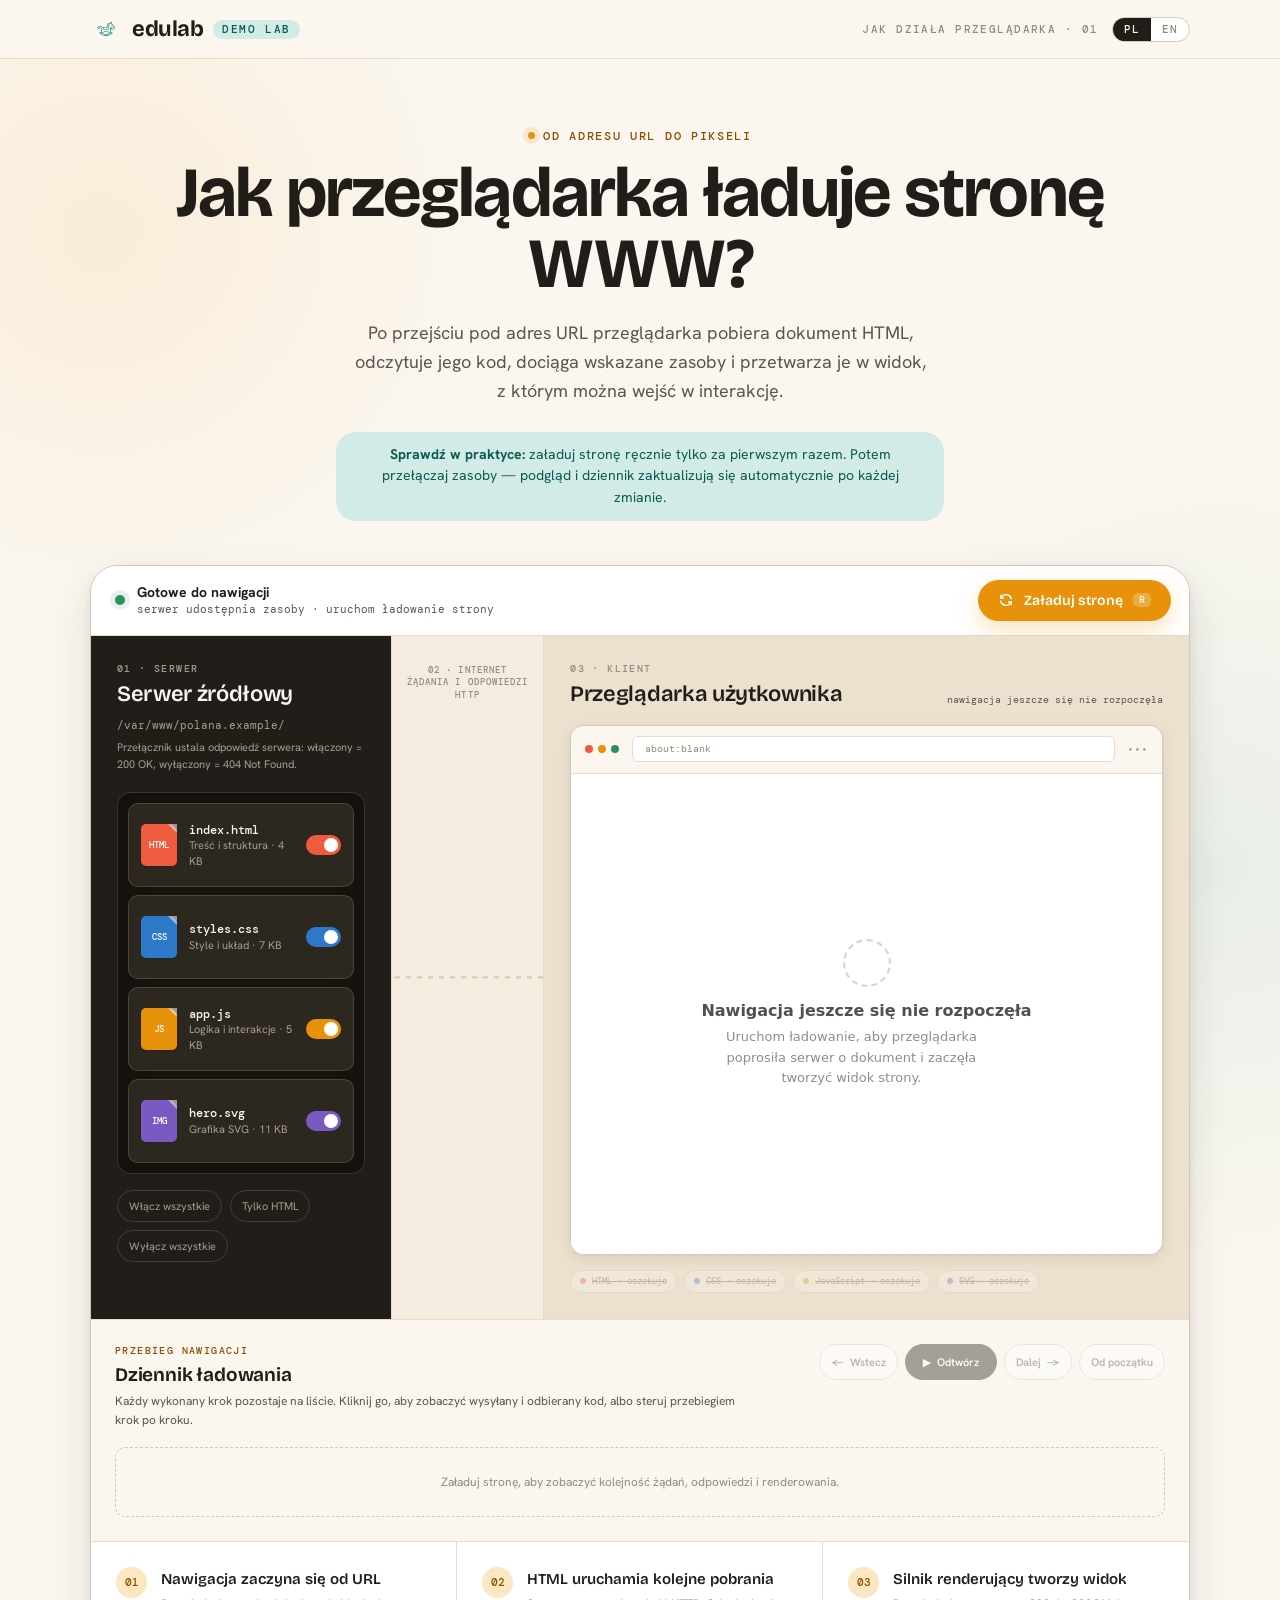
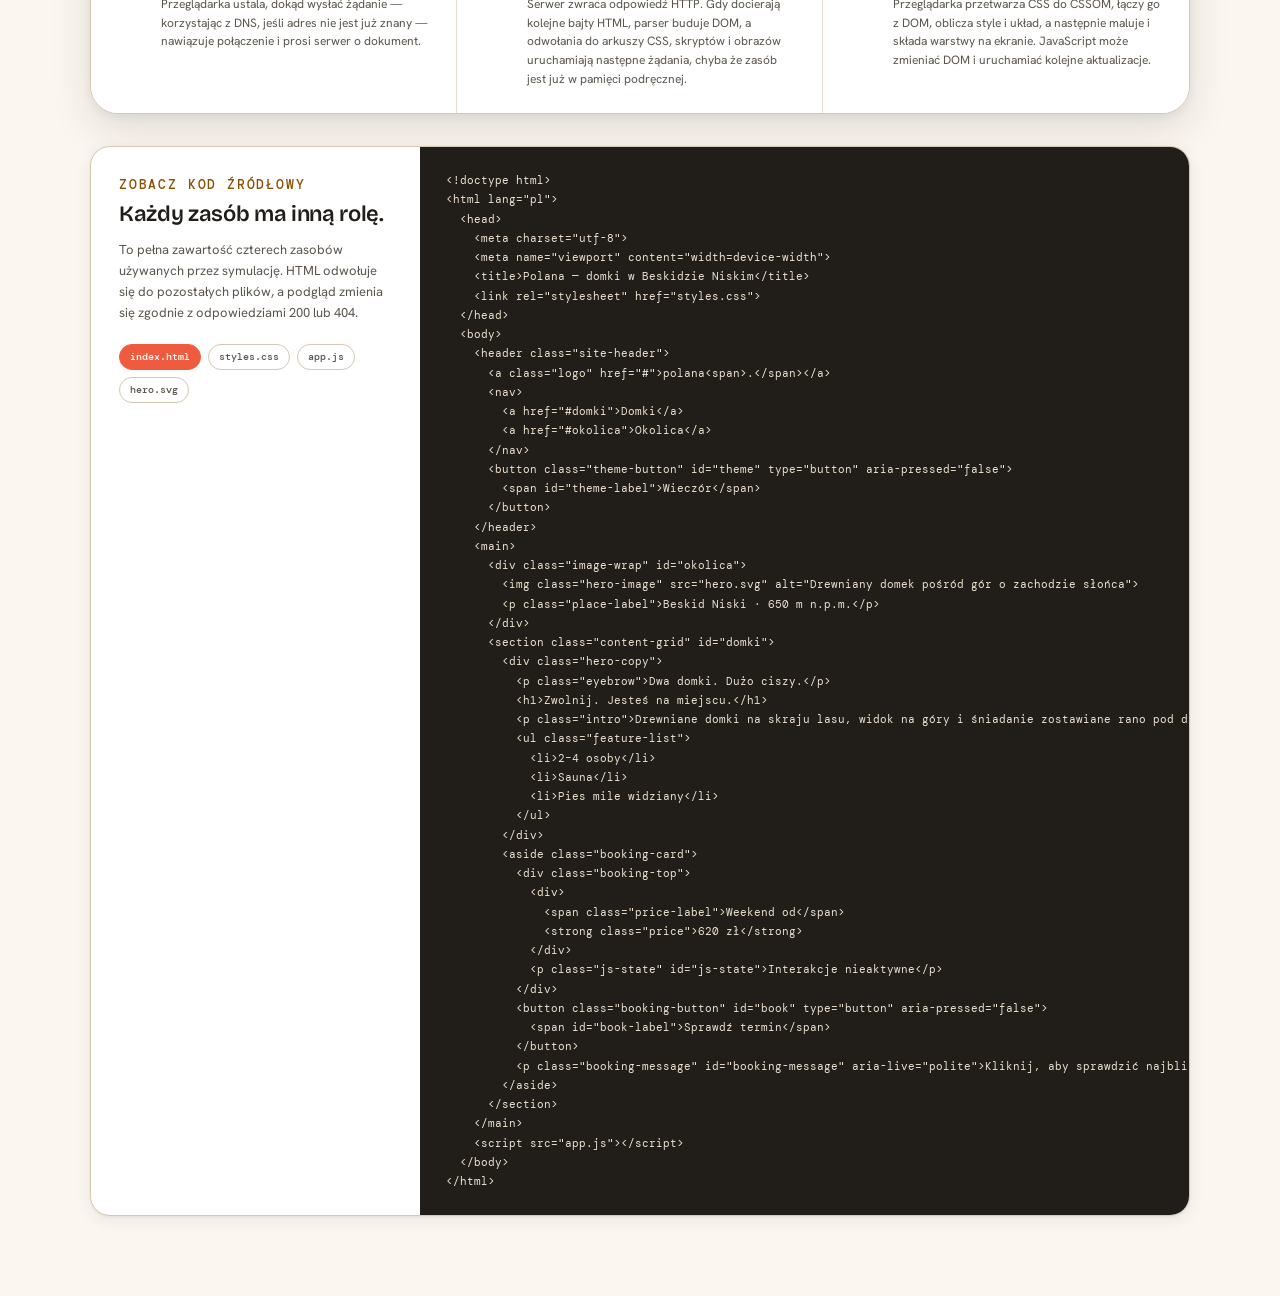
==== commit ff530496: "Redesign interactive browser loading lesson" ====
--- a/index.html
+++ b/index.html
@@ -3,9 +3,9 @@
 <head>
   <meta charset="utf-8">
   <meta name="viewport" content="width=device-width, initial-scale=1">
-  <meta name="description" content="Interaktywne wyjaśnienie, jak pliki wędrują z serwera i stają się stroną w Twojej przeglądarce.">
+  <meta name="description" content="Interaktywna symulacja pokazująca, jak przeglądarka przechodzi od adresu URL i odpowiedzi HTTP do DOM, CSSOM, układu i gotowego widoku.">
   <link rel="icon" href="data:image/svg+xml,%3Csvg xmlns='http://www.w3.org/2000/svg' viewBox='0 0 32 32'%3E%3Crect width='32' height='32' rx='9' fill='%23211E1A'/%3E%3Crect x='7' y='7' width='8' height='8' rx='2' fill='%23EF5B3F'/%3E%3Crect x='17' y='7' width='8' height='8' rx='2' fill='%232E78C9'/%3E%3Crect x='7' y='17' width='8' height='8' rx='2' fill='%23E8920C'/%3E%3Crect x='17' y='17' width='8' height='8' rx='2' fill='%237A5AC2'/%3E%3C/svg%3E">
-  <title>Anatomia strony WWW – jak działa strona internetowa</title>
+  <title>Jak przeglądarka ładuje stronę WWW — interaktywny przewodnik</title>
   <style>
     @import url('https://fonts.googleapis.com/css2?family=Bricolage+Grotesque:opsz,wght@12..96,400;12..96,500;12..96,600;12..96,700;12..96,800&family=Hanken+Grotesk:wght@400;500;600;700&family=DM+Mono:wght@400;500&display=swap');
 
@@ -37,6 +37,8 @@
       --sky: #2E78C9;
       --play-grape: #7A5AC2;
       --success: #2F8F5B;
+      --error: #C7463A;
+      --error-soft: #F9DDD8;
 
       --r-xs: 6px; --r-sm: 10px; --r-md: 14px; --r-lg: 20px; --r-xl: 28px; --r-pill: 999px;
       --shadow-sm: 0 1px 2px rgba(33, 30, 26, .06), 0 1px 1px rgba(33, 30, 26, .04);
@@ -273,11 +275,8 @@
     .status-title { display: block; font-weight: 700; font-size: 14px; }
     .status-detail {
       display: block;
-      overflow: hidden;
       color: var(--ink-2);
       font: 400 11px/1.5 var(--font-mono);
-      text-overflow: ellipsis;
-      white-space: nowrap;
     }
 
     .request-btn {
@@ -343,9 +342,16 @@
     }
 
     .server-address {
-      margin: 10px 0 23px;
+      margin: 10px 0 6px;
       color: var(--dark-muted);
       font: 400 11px/1.5 var(--font-mono);
+    }
+
+    .server-hint {
+      margin: 0 0 20px;
+      color: var(--dark-muted);
+      font-size: 11px;
+      line-height: 1.5;
     }
 
     .server-rack {
@@ -509,8 +515,8 @@
       font: 400 9px/1 var(--font-mono);
     }
 
-    .request-line::before { content: "GET /"; top: 4%; }
-    .request-line::after { content: "200 OK"; bottom: 4%; }
+    .request-line::before { content: attr(data-request); top: 4%; }
+    .request-line::after { content: attr(data-response); bottom: 4%; }
 
     .direction {
       position: absolute;
@@ -545,6 +551,7 @@
     .packet[data-file="css"] { --packet-color: var(--css); }
     .packet[data-file="js"] { --packet-color: var(--js); }
     .packet[data-file="image"] { --packet-color: var(--image); }
+    .packet.is-error { --packet-color: var(--error); }
     .packet.fly { animation: deliver 1.25s cubic-bezier(.32, .72, .25, 1) forwards; }
 
     .browser-panel {
@@ -649,6 +656,264 @@
     .resource-pill[data-file="js"] { --pill-color: var(--js); }
     .resource-pill[data-file="image"] { --pill-color: var(--image); }
     .resource-pill.is-off { opacity: .3; text-decoration: line-through; }
+    .resource-pill.is-error {
+      --pill-color: var(--error);
+      border-color: rgba(199, 70, 58, .28);
+      color: var(--error);
+      background: var(--error-soft);
+      text-decoration: none;
+      opacity: 1;
+    }
+
+    .timeline {
+      grid-column: 1 / -1;
+      padding: 24px;
+      border-top: 1px solid var(--line);
+      background: var(--paper);
+    }
+
+    .timeline-head {
+      display: flex;
+      align-items: flex-start;
+      justify-content: space-between;
+      gap: 20px;
+      margin-bottom: 18px;
+    }
+
+    .timeline-copy { max-width: 630px; }
+    .timeline-copy .panel-kicker { color: var(--marigold-ink); }
+    .timeline-title {
+      margin: 0;
+      font-family: var(--font-display);
+      font-size: 19px;
+      font-weight: 650;
+      letter-spacing: -.01em;
+    }
+
+    .timeline-intro {
+      margin: 6px 0 0;
+      color: var(--ink-2);
+      font-size: 12px;
+      line-height: 1.55;
+    }
+
+    .timeline-controls {
+      display: flex;
+      align-items: center;
+      flex-wrap: wrap;
+      justify-content: flex-end;
+      gap: 7px;
+    }
+
+    .timeline-btn {
+      min-width: 38px;
+      min-height: 36px;
+      display: inline-flex;
+      align-items: center;
+      justify-content: center;
+      gap: 6px;
+      border: 1px solid var(--line-2);
+      border-radius: var(--r-pill);
+      padding: 8px 11px;
+      color: var(--ink-2);
+      background: var(--surface);
+      font-size: 11px;
+      font-weight: 600;
+      cursor: pointer;
+    }
+
+    .timeline-btn:hover:not(:disabled) {
+      color: var(--ink);
+      border-color: var(--marigold);
+    }
+
+    .timeline-btn:disabled {
+      cursor: default;
+      opacity: .4;
+    }
+
+    .timeline-btn.primary {
+      min-width: 92px;
+      color: var(--on-primary);
+      border-color: var(--ink);
+      background: var(--ink);
+    }
+
+    .timeline-progress {
+      min-width: 72px;
+      color: var(--ink-3);
+      font: 500 10px/1 var(--font-mono);
+      text-align: center;
+    }
+
+    .timeline-list {
+      min-height: 70px;
+      display: grid;
+      gap: 8px;
+      margin: 0;
+      padding: 0;
+      list-style: none;
+    }
+
+    .timeline-empty {
+      display: grid;
+      place-items: center;
+      min-height: 70px;
+      padding: 16px;
+      border: 1px dashed var(--line-2);
+      border-radius: var(--r-sm);
+      color: var(--ink-3);
+      font-size: 12px;
+      text-align: center;
+    }
+
+    .timeline-event {
+      width: 100%;
+      display: grid;
+      grid-template-columns: 72px 12px minmax(0, 1fr);
+      gap: 12px;
+      align-items: start;
+      padding: 11px 13px;
+      border: 1px solid var(--line);
+      border-radius: var(--r-sm);
+      color: inherit;
+      background: rgba(255, 255, 255, .65);
+      font: inherit;
+      text-align: left;
+      cursor: pointer;
+      transition: border-color .16s ease, background .16s ease, transform .12s ease;
+    }
+
+    .timeline-event:hover { border-color: var(--line-2); transform: translateY(-1px); }
+    .timeline-event:focus-visible {
+      outline: 3px solid var(--focus-ring-color);
+      outline-offset: 2px;
+    }
+
+    .timeline-event.is-current {
+      border-color: rgba(232, 146, 12, .55);
+      background: var(--surface);
+      box-shadow: var(--shadow-sm);
+    }
+
+    .timeline-event.is-selected {
+      border-color: var(--teal);
+      background: rgba(210, 235, 230, .42);
+    }
+
+    .timeline-event.is-error {
+      border-color: rgba(199, 70, 58, .25);
+      background: rgba(249, 221, 216, .45);
+    }
+
+    .timeline-code {
+      padding-top: 3px;
+      color: var(--ink-3);
+      font: 500 9px/1.3 var(--font-mono);
+      text-transform: uppercase;
+    }
+
+    .timeline-marker {
+      width: 9px;
+      height: 9px;
+      margin-top: 4px;
+      border: 2px solid var(--surface);
+      border-radius: 50%;
+      background: var(--success);
+      box-shadow: 0 0 0 1px rgba(47, 143, 91, .35);
+    }
+
+    .timeline-event.is-current .timeline-marker {
+      background: var(--marigold);
+      box-shadow: 0 0 0 3px rgba(232, 146, 12, .14);
+    }
+
+    .timeline-event.is-error .timeline-marker {
+      background: var(--error);
+      box-shadow: 0 0 0 1px rgba(199, 70, 58, .35);
+    }
+
+    .timeline-event strong {
+      display: block;
+      margin-bottom: 3px;
+      font-size: 12px;
+    }
+
+    .timeline-event p {
+      margin: 0;
+      color: var(--ink-2);
+      font-size: 11px;
+      line-height: 1.5;
+    }
+
+    .exchange {
+      margin-top: 16px;
+      overflow: hidden;
+      border: 1px solid var(--line-2);
+      border-radius: var(--r-md);
+      background: var(--surface);
+    }
+
+    .exchange[hidden] { display: none; }
+
+    .exchange-head {
+      display: flex;
+      align-items: center;
+      gap: 10px;
+      padding: 13px 15px;
+      border-bottom: 1px solid var(--line);
+      background: var(--paper-2);
+    }
+
+    .exchange-step {
+      flex: none;
+      border-radius: var(--r-pill);
+      padding: 5px 8px;
+      color: var(--marigold-ink);
+      background: var(--marigold-soft);
+      font: 500 9px/1 var(--font-mono);
+      text-transform: uppercase;
+    }
+
+    .exchange-title {
+      margin: 0;
+      font-family: var(--font-display);
+      font-size: 14px;
+      font-weight: 650;
+    }
+
+    .exchange-grid {
+      display: grid;
+      grid-template-columns: repeat(2, minmax(0, 1fr));
+    }
+
+    .exchange-pane { min-width: 0; }
+    .exchange-pane + .exchange-pane { border-left: 1px solid var(--line); }
+
+    .exchange-label {
+      display: block;
+      padding: 10px 14px;
+      border-bottom: 1px solid var(--line);
+      color: var(--ink-2);
+      background: var(--paper);
+      font: 600 9px/1.3 var(--font-mono);
+      letter-spacing: .08em;
+      text-transform: uppercase;
+    }
+
+    .exchange pre {
+      height: 330px;
+      margin: 0;
+      padding: 15px;
+      overflow: auto;
+      color: var(--paper-3);
+      background: var(--ink);
+    }
+
+    .exchange code {
+      font: 400 10px/1.6 var(--font-mono);
+      white-space: pre;
+    }
 
     .explainer {
       display: grid;
@@ -791,14 +1056,25 @@
       .hero-copy { margin-top: 16px; }
       .lab { border-radius: var(--r-lg); }
       .lab-toolbar { align-items: flex-start; padding: 14px; }
-      .status-detail { max-width: 190px; }
+      .status-detail { max-width: 220px; }
       .request-btn span, .request-btn kbd { display: none; }
       .request-btn { padding: 12px; }
       .server-panel, .browser-panel { padding: 18px 14px; }
       .server-rack { grid-template-columns: 1fr; }
       .file-toggle { min-height: 72px; }
+      .server-panel { order: 1; }
+      .network-panel { order: 2; }
+      .timeline { order: 3; }
+      .browser-panel { order: 4; }
       .browser-heading { align-items: flex-start; }
       .preview { height: 630px; }
+      .timeline { padding: 20px 14px; }
+      .timeline-head { display: block; }
+      .timeline-controls { justify-content: flex-start; margin-top: 16px; }
+      .timeline-event { grid-template-columns: 58px 10px minmax(0, 1fr); gap: 9px; padding: 10px; }
+      .exchange-grid { grid-template-columns: 1fr; }
+      .exchange-pane + .exchange-pane { border-left: 0; border-top: 1px solid var(--line); }
+      .exchange pre { height: auto; max-height: 260px; }
       .explainer { grid-template-columns: 1fr; }
       .explain-step { min-height: auto; border-right: 0; border-bottom: 1px solid var(--line); }
       .explain-step:last-child { border-bottom: 0; }
@@ -820,7 +1096,7 @@
         <span class="edu-tag">demo lab</span>
       </div>
       <div class="topbar-right">
-        <span class="lab-label">web anatomy · 01</span>
+        <span class="lab-label" data-i18n="labLabel">jak działa przeglądarka · 01</span>
         <div class="lang-switch" role="group" aria-label="Język / Language">
           <button class="lang-btn" type="button" data-lang="pl" aria-pressed="true">PL</button>
           <button class="lang-btn" type="button" data-lang="en" aria-pressed="false">EN</button>
@@ -831,13 +1107,13 @@
 
   <main class="page">
     <section class="hero" aria-labelledby="page-title">
-      <p class="eyebrow" data-i18n="eyebrow">Strona rozłożona na części</p>
-      <h1 id="page-title" data-i18n="title">Każda strona to przesyłka.</h1>
+      <p class="eyebrow" data-i18n="eyebrow">Od adresu URL do pikseli</p>
+      <h1 id="page-title" data-i18n="title">Jak przeglądarka ładuje stronę WWW?</h1>
       <p class="hero-copy" data-i18n="lead"></p>
       <aside class="hero-note"><strong data-i18n="noteLabel"></strong> <span data-i18n="noteBody"></span></aside>
     </section>
 
-    <section class="lab" aria-label="Interactive website delivery lab">
+    <section class="lab" aria-label="Interaktywna symulacja ładowania strony" data-i18n-aria-label="labAria">
       <div class="lab-toolbar">
         <div class="status" id="status" aria-live="polite">
           <span class="status-dot" aria-hidden="true"></span>
@@ -848,7 +1124,7 @@
         </div>
         <button class="request-btn" id="requestButton" type="button">
           <svg viewBox="0 0 24 24" fill="none" stroke="currentColor" stroke-width="2" aria-hidden="true"><path d="M20 11a8.1 8.1 0 0 0-15.5-2M4 4v5h5M4 13a8.1 8.1 0 0 0 15.5 2M20 20v-5h-5"/></svg>
-          <span data-i18n="btnRequest"></span>
+          <span id="requestLabel" data-i18n="btnRequest"></span>
           <kbd aria-hidden="true">R</kbd>
         </button>
       </div>
@@ -857,7 +1133,8 @@
         <section class="server-panel" aria-labelledby="server-title">
           <p class="panel-kicker" data-i18n="kickerServer"></p>
           <h2 class="panel-heading" id="server-title" data-i18n="serverTitle"></h2>
-          <p class="server-address">/var/www/sunroom.studio/</p>
+          <p class="server-address">/var/www/polana.example/</p>
+          <p class="server-hint" data-i18n="serverHint"></p>
 
           <div class="server-rack" id="serverRack">
             <label class="file-toggle" data-file="html">
@@ -886,16 +1163,16 @@
             </label>
           </div>
 
-          <div class="server-actions" aria-label="Resource presets">
+          <div class="server-actions" aria-label="Szybki wybór zasobów" data-i18n-aria-label="presetsAria">
             <button class="text-btn" type="button" id="allOn" data-i18n="presetAll"></button>
             <button class="text-btn" type="button" id="htmlOnly" data-i18n="presetHtml"></button>
             <button class="text-btn" type="button" id="allOff" data-i18n="presetClear"></button>
           </div>
         </section>
 
-        <section class="network-panel" aria-label="Internet transfer">
+        <section class="network-panel" aria-label="Żądania i odpowiedzi przez internet" data-i18n-aria-label="networkAria">
           <span class="network-label">02 · Internet<br><span data-i18n="networkSub"></span></span>
-          <div class="request-line" id="requestLine" aria-hidden="true">
+          <div class="request-line" id="requestLine" data-request="GET /" data-response="—" aria-hidden="true">
             <span class="direction up">⌃</span>
             <span class="direction down">⌄</span>
             <span class="packet" data-file="html">HTML</span>
@@ -917,19 +1194,61 @@
               <span class="address-bar" id="addressBar">about:blank</span>
               <span class="browser-menu">···</span>
             </div>
-            <iframe class="preview" id="preview" title="Website assembled from the selected files" sandbox=""></iframe>
+            <iframe class="preview" id="preview" title="Strona wyrenderowana z odebranych zasobów" data-i18n-title="previewTitle" sandbox=""></iframe>
           </div>
 
-          <div class="browser-foot" id="resourcePills" aria-label="Browser resource state">
-            <span class="resource-pill" data-file="html" data-i18n="pillHtml"></span>
-            <span class="resource-pill" data-file="css" data-i18n="pillCss"></span>
-            <span class="resource-pill" data-file="js" data-i18n="pillJs"></span>
-            <span class="resource-pill" data-file="image" data-i18n="pillImage"></span>
+          <div class="browser-foot" id="resourcePills" aria-label="Stan zasobów w przeglądarce" data-i18n-aria-label="resourcesAria">
+            <span class="resource-pill" data-file="html" data-i18n="pillHtmlPending"></span>
+            <span class="resource-pill" data-file="css" data-i18n="pillCssPending"></span>
+            <span class="resource-pill" data-file="js" data-i18n="pillJsPending"></span>
+            <span class="resource-pill" data-file="image" data-i18n="pillImagePending"></span>
           </div>
         </section>
+
+        <section class="timeline" aria-labelledby="timeline-title">
+          <div class="timeline-head">
+            <div class="timeline-copy">
+              <p class="panel-kicker" data-i18n="timelineKicker"></p>
+              <h2 class="timeline-title" id="timeline-title" data-i18n="timelineTitle"></h2>
+              <p class="timeline-intro" data-i18n="timelineIntro"></p>
+            </div>
+            <div class="timeline-controls" role="group" aria-label="Sterowanie przebiegiem symulacji" data-i18n-aria-label="timelineControlsAria">
+              <button class="timeline-btn" id="timelinePrev" type="button" disabled>
+                <span aria-hidden="true">←</span><span data-i18n="timelinePrev"></span>
+              </button>
+              <button class="timeline-btn primary" id="timelinePlay" type="button" disabled>
+                <span id="timelinePlayIcon" aria-hidden="true">▶</span><span id="timelinePlayLabel" data-i18n="timelinePlay"></span>
+              </button>
+              <button class="timeline-btn" id="timelineNext" type="button" disabled>
+                <span data-i18n="timelineNext"></span><span aria-hidden="true">→</span>
+              </button>
+              <button class="timeline-btn" id="timelineReset" type="button" disabled data-i18n="timelineReset"></button>
+              <span class="timeline-progress" id="timelineProgress" aria-live="polite"></span>
+            </div>
+          </div>
+          <ol class="timeline-list" id="timelineList" aria-live="polite">
+            <li class="timeline-empty" data-i18n="timelineEmpty"></li>
+          </ol>
+          <section class="exchange" id="timelineExchange" aria-labelledby="exchange-title" hidden>
+            <header class="exchange-head">
+              <span class="exchange-step" id="exchangeStep"></span>
+              <h3 class="exchange-title" id="exchange-title"></h3>
+            </header>
+            <div class="exchange-grid">
+              <article class="exchange-pane">
+                <span class="exchange-label" data-i18n="exchangeSent"></span>
+                <pre><code id="exchangeSentCode"></code></pre>
+              </article>
+              <article class="exchange-pane">
+                <span class="exchange-label" data-i18n="exchangeReceived"></span>
+                <pre><code id="exchangeReceivedCode"></code></pre>
+              </article>
+            </div>
+          </section>
+        </section>
       </div>
 
-      <div class="explainer" aria-label="How the request works">
+      <div class="explainer" aria-label="Etapy ładowania i renderowania strony" data-i18n-aria-label="stepsAria">
         <article class="explain-step"><span class="step-no">01</span><div><h3 data-i18n="step1t"></h3><p data-i18n="step1p"></p></div></article>
         <article class="explain-step"><span class="step-no">02</span><div><h3 data-i18n="step2t"></h3><p data-i18n="step2p"></p></div></article>
         <article class="explain-step"><span class="step-no">03</span><div><h3 data-i18n="step3t"></h3><p data-i18n="step3p"></p></div></article>
@@ -941,7 +1260,7 @@
         <p class="panel-kicker" data-i18n="inspectKicker"></p>
         <h2 class="panel-heading" id="inspect-title" data-i18n="inspectTitle"></h2>
         <p data-i18n="inspectCopy"></p>
-        <div class="code-tabs" role="tablist" aria-label="Example source files">
+        <div class="code-tabs" role="tablist" aria-label="Przykładowe pliki źródłowe" data-i18n-aria-label="sourceTabsAria">
           <button class="code-tab" id="tab-html" data-file="html" role="tab" aria-selected="true" aria-controls="source-panel" tabindex="0">index.html</button>
           <button class="code-tab" id="tab-css" data-file="css" role="tab" aria-selected="false" aria-controls="source-panel" tabindex="-1">styles.css</button>
           <button class="code-tab" id="tab-js" data-file="js" role="tab" aria-selected="false" aria-controls="source-panel" tabindex="-1">app.js</button>
@@ -956,128 +1275,268 @@
     // ─── Translations ───
     const T = {
       pl: {
-        docTitle: "Anatomia strony WWW – jak działa strona internetowa",
-        metaDesc: "Interaktywne wyjaśnienie, jak pliki wędrują z serwera i stają się stroną w Twojej przeglądarce.",
-        eyebrow: "Strona rozłożona na części",
-        title: "Każda strona to przesyłka.",
-        lead: "Strona WWW to nie jedna rzecz. To paczka plików przechowywanych na serwerze, wysyłanych przez internet i składanych przez przeglądarkę w ułamku sekundy.",
-        noteLabel: "Twoja kolej:",
-        noteBody: "wyłącz pliki na serwerze, a potem wyślij żądanie, aby zobaczyć, co wnosi każdy z nich.",
-        btnRequest: "Wyślij żądanie przeglądarki",
-        btnRequestAria: "Wyślij żądanie przeglądarki (skrót: R)",
-        kickerServer: "01 · Źródło",
-        serverTitle: "Serwer WWW",
-        networkSub: "transfer HTTP",
+        docTitle: "Jak przeglądarka ładuje stronę WWW — interaktywny przewodnik",
+        metaDesc: "Interaktywna symulacja pokazująca, jak przeglądarka przechodzi od adresu URL i odpowiedzi HTTP do DOM, CSSOM, układu i gotowego widoku.",
+        labLabel: "jak działa przeglądarka · 01",
+        eyebrow: "Od adresu URL do pikseli",
+        title: "Jak przeglądarka ładuje stronę WWW?",
+        lead: "Po przejściu pod adres URL przeglądarka pobiera dokument HTML, odczytuje jego kod, dociąga wskazane zasoby i przetwarza je w widok, z którym można wejść w interakcję.",
+        noteLabel: "Sprawdź w praktyce:",
+        noteBody: "załaduj stronę ręcznie tylko za pierwszym razem. Potem przełączaj zasoby — podgląd i dziennik zaktualizują się automatycznie po każdej zmianie.",
+        btnRequest: "Załaduj stronę",
+        btnReload: "Załaduj ponownie",
+        btnRequestAria: "Załaduj stronę (skrót: R)",
+        btnReloadAria: "Załaduj stronę ponownie (skrót: R)",
+        kickerServer: "01 · Serwer",
+        serverTitle: "Serwer źródłowy",
+        serverHint: "Przełącznik ustala odpowiedź serwera: włączony = 200 OK, wyłączony = 404 Not Found.",
+        networkSub: "żądania i odpowiedzi HTTP",
         kickerClient: "03 · Klient",
-        browserTitle: "Twoja przeglądarka",
-        roleHtml: "Struktura · 4 KB",
-        roleCss: "Wygląd · 7 KB",
-        roleJs: "Zachowanie · 5 KB",
-        roleImage: "Media · 11 KB",
-        presetAll: "Wszystkie",
+        browserTitle: "Przeglądarka użytkownika",
+        roleHtml: "Treść i struktura · 4 KB",
+        roleCss: "Style i układ · 7 KB",
+        roleJs: "Logika i interakcje · 5 KB",
+        roleImage: "Grafika SVG · 11 KB",
+        presetAll: "Włącz wszystkie",
         presetHtml: "Tylko HTML",
-        presetClear: "Wyczyść",
-        pillHtml: "HTML sparsowany",
-        pillCss: "CSS zastosowany",
-        pillJs: "JS wykonany",
-        pillImage: "Obraz zdekodowany",
-        step1t: "Przeglądarka pyta",
-        step1p: "Po wpisaniu adresu URL przeglądarka najpierw znajduje adres IP serwera (DNS), a potem wysyła do niego żądanie HTTP.",
-        step2t: "Serwer odpowiada",
-        step2p: "Odpowiedź HTML wskazuje przeglądarce style, skrypty, obrazy, fonty i inne powiązane zasoby.",
-        step3t: "Przeglądarka buduje",
-        step3p: "Parsuje HTML, a każdy powiązany zasób pobiera osobnym żądaniem – często równolegle – po czym renderuje stronę i aktualizuje ją przyrostowo.",
-        inspectKicker: "Zajrzyj do plików",
-        inspectTitle: "Małe pliki. Różne zadania.",
-        inspectCopy: "Przeglądarka czyta każdy format inaczej. Wybierz plik, aby zobaczyć, jakie instrukcje niesie.",
-        statusReady: "Serwer gotowy",
-        statusReadyDetail: "pliki czekają na serwerze · wyślij żądanie przeglądarki",
-        statusAssembled: "Strona złożona",
-        statusAssembledDetail: "{files} · {kb} KB przesłane · strona wyrenderowana",
-        statusNoDoc: "Brak dokumentu",
-        statusNoDocDetail: "404 Not Found · nie odkryto powiązanych zasobów",
-        statusChanged: "Zmieniono wybór na serwerze",
-        statusChangedDetail: "wyślij nowe żądanie, aby dostarczyć te pliki",
-        statusRequesting: "Żądanie index.html",
-        statusRequestingDetail: "DNS: sunroom.studio → 198.51.100.7 · GET / HTTP/2",
-        statusTransferring: "Przesyłanie: {file}",
-        statusFirstOk: "200 OK · parsowanie HTML i wykrywanie powiązanych zasobów",
-        statusLinkedOk: "200 OK · powiązany zasób {i} z {total}",
-        statusNotFound: "Nie znaleziono index.html",
-        statusNotFoundDetail: "404 Not Found · nie wykryto powiązanych zasobów",
-        paintIdle: "czeka na pierwsze żądanie",
-        paintLinked: "HTML sparsowany → {res} → render",
-        paintNoLinked: "HTML sparsowany → render",
-        paintWaitingHtml: "czekam na index.html",
-        fileForms: ["1 plik", "{n} pliki", "{n} plików"],
-        resForms: ["1 powiązany zasób", "{n} powiązane zasoby", "{n} powiązanych zasobów"],
-        previewIdleTitle: "Pusta karta",
-        previewIdleBody: "Przeglądarka jeszcze o nic nie poprosiła. Wyślij żądanie, aby pobrać stronę z serwera.",
-        preview404Title: "Brak dokumentu HTML",
-        preview404Body: "Bez index.html przeglądarka nie ma struktury do sparsowania i nie ma czego złożyć.",
-        previewJsNote: "app.js jest wyłączony – przyciski nie mogą reagować"
+        presetClear: "Wyłącz wszystkie",
+        pillHtmlPending: "HTML · oczekuje",
+        pillCssPending: "CSS · oczekuje",
+        pillJsPending: "JavaScript · oczekuje",
+        pillImagePending: "SVG · oczekuje",
+        pillHtmlOk: "HTML → DOM",
+        pillCssOk: "CSS → CSSOM",
+        pillJsOk: "JavaScript wykonany",
+        pillImageOk: "SVG zdekodowany",
+        pillHtmlError: "HTML · 404",
+        pillCssError: "CSS · 404",
+        pillJsError: "JavaScript · 404",
+        pillImageError: "SVG · 404",
+        step1t: "Nawigacja zaczyna się od URL",
+        step1p: "Przeglądarka ustala, dokąd wysłać żądanie — korzystając z DNS, jeśli adres nie jest już znany — nawiązuje połączenie i prosi serwer o dokument.",
+        step2t: "HTML uruchamia kolejne pobrania",
+        step2p: "Serwer zwraca odpowiedź HTTP. Gdy docierają kolejne bajty HTML, parser buduje DOM, a odwołania do arkuszy CSS, skryptów i obrazów uruchamiają następne żądania, chyba że zasób jest już w pamięci podręcznej.",
+        step3t: "Silnik renderujący tworzy widok",
+        step3p: "Przeglądarka przetwarza CSS do CSSOM, łączy go z DOM, oblicza style i układ, a następnie maluje i składa warstwy na ekranie. JavaScript może zmieniać DOM i uruchamiać kolejne aktualizacje.",
+        inspectKicker: "Zobacz kod źródłowy",
+        inspectTitle: "Każdy zasób ma inną rolę.",
+        inspectCopy: "To pełna zawartość czterech zasobów używanych przez symulację. HTML odwołuje się do pozostałych plików, a podgląd zmienia się zgodnie z odpowiedziami 200 lub 404.",
+        statusReady: "Gotowe do nawigacji",
+        statusReadyDetail: "serwer udostępnia zasoby · uruchom ładowanie strony",
+        statusAssembled: "Widok gotowy",
+        statusAssembledDetail: "{files} · odebrano {kb} KB · ukończono układ i malowanie",
+        statusNoDoc: "Nie otrzymano dokumentu HTML",
+        statusNoDocDetail: "404 Not Found dla GET / · nie odkryto odwołań do zasobów",
+        statusChanged: "Zmieniono zasoby — aktualizuję podgląd",
+        statusChangedDetail: "przeglądarka automatycznie ponawia żądania dla aktualnego zestawu",
+        statusRequesting: "Żądanie dokumentu HTML",
+        statusRequestingDetail: "ustalenie hosta i połączenie HTTPS · GET / HTTP/2",
+        statusTransferring: "Odbieranie: {file}",
+        statusFirstOk: "200 OK · parser buduje DOM i odkrywa odwołania do zasobów",
+        statusLinkedOk: "200 OK · odebrano zasób {i} z {total}",
+        statusNotFound: "Serwer zwrócił 404",
+        statusNotFoundDetail: "GET / → 404 Not Found · brak dokumentu HTML do parsowania",
+        paintIdle: "nawigacja jeszcze się nie rozpoczęła",
+        paintLinked: "DOM + {res} → style → układ → malowanie",
+        paintNoLinked: "DOM → style domyślne → układ → malowanie",
+        paintWaitingHtml: "brak dokumentu do renderowania",
+        fileForms: ["1 zasób", "{n} zasoby", "{n} zasobów"],
+        resForms: ["1 zasób", "{n} zasoby", "{n} zasobów"],
+        previewIdleTitle: "Nawigacja jeszcze się nie rozpoczęła",
+        previewIdleBody: "Uruchom ładowanie, aby przeglądarka poprosiła serwer o dokument i zaczęła tworzyć widok strony.",
+        preview404Title: "Brak dokumentu do wyświetlenia",
+        preview404Body: "W tej symulacji serwer odpowiedział 404 na żądanie dokumentu. Bez HTML przeglądarka nie odkryje odwołań do pozostałych zasobów.",
+        previewJsNote: "Bez app.js przyciski pozostają nieaktywne.",
+        previewImageAlt: "Zachód słońca nad warstwami zielonych gór",
+        previewImageMissing: "Nie pobrano pliku hero.svg",
+        labAria: "Interaktywna symulacja ładowania strony",
+        presetsAria: "Szybki wybór zasobów",
+        networkAria: "Żądania i odpowiedzi przez internet",
+        previewTitle: "Strona wyrenderowana z odebranych zasobów",
+        resourcesAria: "Stan zasobów w przeglądarce",
+        stepsAria: "Etapy ładowania i renderowania strony",
+        sourceTabsAria: "Przykładowe pliki źródłowe",
+        timelineKicker: "Przebieg nawigacji",
+        timelineTitle: "Dziennik ładowania",
+        timelineIntro: "Każdy wykonany krok pozostaje na liście. Kliknij go, aby zobaczyć wysyłany i odbierany kod, albo steruj przebiegiem krok po kroku.",
+        timelinePrev: "Wstecz",
+        timelinePlay: "Odtwórz",
+        timelinePause: "Pauza",
+        timelineNext: "Dalej",
+        timelineReset: "Od początku",
+        timelineEmpty: "Załaduj stronę, aby zobaczyć kolejność żądań, odpowiedzi i renderowania.",
+        timelineControlsAria: "Sterowanie przebiegiem symulacji",
+        timelineProgress: "krok {current} z {total}",
+        timelineNavigateTitle: "Nawigacja do polana.example",
+        timelineNavigateDetail: "Przeglądarka ustala adres hosta, nawiązuje połączenie HTTPS i wysyła GET /.",
+        timelineHtmlOkTitle: "index.html: 200 OK",
+        timelineHtmlOkDetail: "Serwer zwraca dokument HTML. Przeglądarka może rozpocząć jego parsowanie jeszcze podczas odbierania danych.",
+        timelineHtmlErrorTitle: "index.html: 404 Not Found",
+        timelineHtmlErrorDetail: "Żądanie dotarło do serwera, ale dokument nie jest dostępny. Bez jego treści nie da się odkryć odwołań do pozostałych zasobów.",
+        timelineParseTitle: "Parser buduje DOM",
+        timelineParseDetail: "Przeglądarka zamienia znaczniki HTML w drzewo dokumentu i odnajduje odwołania do styles.css, app.js oraz hero.svg.",
+        timelineRequestsTitle: "Trzy kolejne żądania",
+        timelineRequestsDetail: "Przeglądarka prosi o CSS, JavaScript i obraz. Te żądania mogą być obsługiwane równolegle i zakończyć się w różnej kolejności.",
+        timelineResourceOkTitle: "{file}: 200 OK",
+        timelineResourceOkDetail: "Odebrano {file} ({kb} KB). Przeglądarka może teraz przetworzyć ten zasób.",
+        timelineResourceErrorTitle: "{file}: 404 Not Found",
+        timelineResourceErrorDetail: "Przeglądarka poprosiła o {file}, ale serwer go nie udostępnił. Ładowanie dokumentu trwa dalej bez tego zasobu.",
+        timelineRenderTitle: "Style, układ i malowanie",
+        timelineRenderDetail: "Przeglądarka tworzy widok z odebranych zasobów. Załadowane: {loaded}. Błędy: {errors}.",
+        timelineNone: "brak",
+        paintConnecting: "połączenie → GET /",
+        paintHtml: "HTML odebrany",
+        paintParsing: "HTML → DOM",
+        paintRequesting: "3 żądania zasobów",
+        paintResource: "przetwarzanie odpowiedzi",
+        paintComplete: "style → układ → malowanie",
+        paintFailed: "404 · brak dokumentu",
+        exchangeSent: "Przeglądarka wysyła",
+        exchangeReceived: "Przeglądarka otrzymuje lub tworzy",
+        codeNoNetwork: "— Brak transmisji sieciowej w tym kroku.",
+        codeWaiting: "— Oczekiwanie na odpowiedź serwera.",
+        codeResponsesPending: "— Odpowiedzi mogą nadejść równolegle i w innej kolejności.",
+        codeDomComment: "Wynik parsowania — uproszczone drzewo DOM:",
+        codeRenderComment: "Wynik lokalnego przetwarzania w silniku renderującym:",
+        codeCssLoaded: "CSSOM (styles.css)",
+        codeCssMissing: "style domyślne przeglądarki (brak styles.css)",
+        codeJsLoaded: "JavaScript wykonany",
+        codeJsMissing: "brak logiki JavaScript",
+        codeImageLoaded: "SVG zdekodowany",
+        codeImageMissing: "uszkodzony obraz + tekst alt",
+        codeRenderStages: "drzewo renderowania\n        ↓\nobliczenie stylów\n        ↓\nukład elementów\n        ↓\nmalowanie i składanie warstw"
       },
       en: {
-        docTitle: "Web Anatomy – how websites work",
-        metaDesc: "An interactive explanation of how web files travel from a server and become a website in your browser.",
-        eyebrow: "A website, taken apart",
-        title: "Every website is a delivery.",
-        lead: "A web page is not one thing. It is a bundle of files stored on a server, sent across the internet, then assembled by your browser in a fraction of a second.",
-        noteLabel: "Your turn:",
-        noteBody: "switch files off at the server, then send a request to see exactly what each one contributes.",
-        btnRequest: "Send browser request",
-        btnRequestAria: "Send browser request (shortcut: R)",
-        kickerServer: "01 · Origin",
-        serverTitle: "Web server",
-        networkSub: "HTTP transfer",
+        docTitle: "How a browser loads a web page — interactive guide",
+        metaDesc: "An interactive simulation of how a browser moves from a URL and HTTP responses to the DOM, CSSOM, layout, and a rendered page.",
+        labLabel: "how browsers work · 01",
+        eyebrow: "From URL to pixels",
+        title: "How does a browser load a web page?",
+        lead: "When you navigate to a URL, the browser fetches an HTML document, reads its code, retrieves the resources it references, and processes them into an interactive view.",
+        noteLabel: "Try it:",
+        noteBody: "load the page manually only the first time. Then switch resources on or off—the preview and loading log will update automatically after every change.",
+        btnRequest: "Load the page",
+        btnReload: "Reload the page",
+        btnRequestAria: "Load the page (shortcut: R)",
+        btnReloadAria: "Reload the page (shortcut: R)",
+        kickerServer: "01 · Server",
+        serverTitle: "Origin server",
+        serverHint: "Each switch controls the server response: on = 200 OK, off = 404 Not Found.",
+        networkSub: "HTTP requests and responses",
         kickerClient: "03 · Client",
-        browserTitle: "Your browser",
-        roleHtml: "Structure · 4 KB",
-        roleCss: "Appearance · 7 KB",
-        roleJs: "Behaviour · 5 KB",
-        roleImage: "Media · 11 KB",
-        presetAll: "Select all",
+        browserTitle: "User's browser",
+        roleHtml: "Content and structure · 4 KB",
+        roleCss: "Styles and layout · 7 KB",
+        roleJs: "Logic and interactions · 5 KB",
+        roleImage: "SVG graphic · 11 KB",
+        presetAll: "Enable all",
         presetHtml: "HTML only",
-        presetClear: "Clear",
-        pillHtml: "HTML parsed",
-        pillCss: "CSS applied",
-        pillJs: "JS executed",
-        pillImage: "Image decoded",
-        step1t: "The browser asks",
-        step1p: "Entering a URL first resolves the server's IP address (DNS), then sends an HTTP request to the server that owns the website files.",
-        step2t: "The server responds",
-        step2p: "The HTML response points the browser toward styles, scripts, images, fonts, and other linked resources.",
-        step3t: "The browser builds",
-        step3p: "It parses HTML and fetches every linked resource with its own request, often in parallel, then renders and updates the page incrementally.",
-        inspectKicker: "Look inside the files",
-        inspectTitle: "Small files. Different jobs.",
-        inspectCopy: "The browser reads each format differently. Select a file to see the instruction it carries.",
-        statusReady: "Server ready",
-        statusReadyDetail: "files are waiting on the server · send a browser request",
-        statusAssembled: "Website assembled",
-        statusAssembledDetail: "{files} · {kb} KB transferred · page rendered",
-        statusNoDoc: "No document received",
-        statusNoDocDetail: "404 Not Found · no linked resources discovered",
-        statusChanged: "Server selection changed",
-        statusChangedDetail: "send a new request to deliver these files",
-        statusRequesting: "Requesting index.html",
-        statusRequestingDetail: "DNS: sunroom.studio → 198.51.100.7 · GET / HTTP/2",
-        statusTransferring: "Transferring {file}",
-        statusFirstOk: "200 OK · parsing HTML and discovering linked resources",
-        statusLinkedOk: "200 OK · linked resource {i} of {total}",
-        statusNotFound: "index.html not found",
-        statusNotFoundDetail: "404 Not Found · linked resources were not discovered",
-        paintIdle: "waiting for the first request",
-        paintLinked: "HTML parsed → {res} → render",
-        paintNoLinked: "HTML parsed → render",
-        paintWaitingHtml: "Waiting for index.html",
-        fileForms: ["1 file", "{n} files", "{n} files"],
-        resForms: ["1 linked resource", "{n} linked resources", "{n} linked resources"],
-        previewIdleTitle: "Blank tab",
-        previewIdleBody: "The browser has not asked for anything yet. Send a request to fetch the website from the server.",
-        preview404Title: "No HTML document",
-        preview404Body: "Without index.html, the browser has no structure to parse and nothing to assemble.",
-        previewJsNote: "app.js is off – buttons cannot respond"
+        presetClear: "Disable all",
+        pillHtmlPending: "HTML · pending",
+        pillCssPending: "CSS · pending",
+        pillJsPending: "JavaScript · pending",
+        pillImagePending: "SVG · pending",
+        pillHtmlOk: "HTML → DOM",
+        pillCssOk: "CSS → CSSOM",
+        pillJsOk: "JavaScript executed",
+        pillImageOk: "SVG decoded",
+        pillHtmlError: "HTML · 404",
+        pillCssError: "CSS · 404",
+        pillJsError: "JavaScript · 404",
+        pillImageError: "SVG · 404",
+        step1t: "Navigation starts with a URL",
+        step1p: "The browser determines where to send the request—using DNS if the address is not already known—opens a connection, and asks the server for a document.",
+        step2t: "HTML triggers more fetches",
+        step2p: "The server returns an HTTP response. As HTML bytes arrive, the parser builds the DOM, while references to stylesheets, scripts, and images trigger more requests unless a resource is already cached.",
+        step3t: "The rendering engine creates the view",
+        step3p: "The browser processes CSS into the CSSOM, combines it with the DOM, calculates styles and layout, then paints and composites layers on screen. JavaScript can change the DOM and trigger further updates.",
+        inspectKicker: "Inspect the source",
+        inspectTitle: "Every resource has a different role.",
+        inspectCopy: "These are the complete contents of the four resources used by the simulation. HTML references the other files, and the preview changes according to their 200 or 404 responses.",
+        statusReady: "Ready to navigate",
+        statusReadyDetail: "the server is exposing resources · start loading the page",
+        statusAssembled: "View ready",
+        statusAssembledDetail: "{files} · {kb} KB received · layout and paint complete",
+        statusNoDoc: "No HTML document received",
+        statusNoDocDetail: "404 Not Found for GET / · no resource references discovered",
+        statusChanged: "Resources changed — updating the preview",
+        statusChangedDetail: "the browser is automatically repeating requests for the current set",
+        statusRequesting: "Requesting the HTML document",
+        statusRequestingDetail: "host resolution and HTTPS connection · GET / HTTP/2",
+        statusTransferring: "Receiving {file}",
+        statusFirstOk: "200 OK · the parser is building the DOM and discovering resource references",
+        statusLinkedOk: "200 OK · received resource {i} of {total}",
+        statusNotFound: "The server returned 404",
+        statusNotFoundDetail: "GET / → 404 Not Found · no HTML document to parse",
+        paintIdle: "navigation has not started yet",
+        paintLinked: "DOM + {res} → style → layout → paint",
+        paintNoLinked: "DOM → default styles → layout → paint",
+        paintWaitingHtml: "no document to render",
+        fileForms: ["1 resource", "{n} resources", "{n} resources"],
+        resForms: ["1 resource", "{n} resources", "{n} resources"],
+        previewIdleTitle: "Navigation has not started yet",
+        previewIdleBody: "Start loading so the browser can request a document from the server and begin creating the page view.",
+        preview404Title: "No document to display",
+        preview404Body: "In this simulation, the server returned 404 for the document request. Without HTML, the browser will not discover references to the remaining resources.",
+        previewJsNote: "Without app.js, the buttons remain inactive.",
+        previewImageAlt: "Sunset over layered green mountains",
+        previewImageMissing: "hero.svg was not fetched",
+        labAria: "Interactive page-loading simulation",
+        presetsAria: "Quick resource selection",
+        networkAria: "Requests and responses over the internet",
+        previewTitle: "Page rendered from the received resources",
+        resourcesAria: "Browser resource state",
+        stepsAria: "Page loading and rendering stages",
+        sourceTabsAria: "Example source files",
+        timelineKicker: "Navigation sequence",
+        timelineTitle: "Loading log",
+        timelineIntro: "Every completed step remains in the list. Click one to inspect the code sent and received, or control the sequence one step at a time.",
+        timelinePrev: "Back",
+        timelinePlay: "Play",
+        timelinePause: "Pause",
+        timelineNext: "Next",
+        timelineReset: "Restart",
+        timelineEmpty: "Load the page to see the sequence of requests, responses, and rendering work.",
+        timelineControlsAria: "Simulation playback controls",
+        timelineProgress: "step {current} of {total}",
+        timelineNavigateTitle: "Navigate to polana.example",
+        timelineNavigateDetail: "The browser resolves the host, opens an HTTPS connection, and sends GET /.",
+        timelineHtmlOkTitle: "index.html: 200 OK",
+        timelineHtmlOkDetail: "The server returns an HTML document. The browser can begin parsing it while more data is still arriving.",
+        timelineHtmlErrorTitle: "index.html: 404 Not Found",
+        timelineHtmlErrorDetail: "The request reached the server, but the document is unavailable. Without its contents, references to the remaining resources cannot be discovered.",
+        timelineParseTitle: "The parser builds the DOM",
+        timelineParseDetail: "The browser turns HTML markup into a document tree and finds references to styles.css, app.js, and hero.svg.",
+        timelineRequestsTitle: "Three more requests",
+        timelineRequestsDetail: "The browser requests the CSS, JavaScript, and image. These requests may run in parallel and finish in a different order.",
+        timelineResourceOkTitle: "{file}: 200 OK",
+        timelineResourceOkDetail: "Received {file} ({kb} KB). The browser can now process this resource.",
+        timelineResourceErrorTitle: "{file}: 404 Not Found",
+        timelineResourceErrorDetail: "The browser requested {file}, but the server did not provide it. Document loading continues without that resource.",
+        timelineRenderTitle: "Style, layout, and paint",
+        timelineRenderDetail: "The browser creates the view from the resources it received. Loaded: {loaded}. Errors: {errors}.",
+        timelineNone: "none",
+        paintConnecting: "connection → GET /",
+        paintHtml: "HTML received",
+        paintParsing: "HTML → DOM",
+        paintRequesting: "3 resource requests",
+        paintResource: "processing responses",
+        paintComplete: "style → layout → paint",
+        paintFailed: "404 · no document",
+        exchangeSent: "Browser sends",
+        exchangeReceived: "Browser receives or creates",
+        codeNoNetwork: "— No network transmission occurs during this step.",
+        codeWaiting: "— Waiting for the server response.",
+        codeResponsesPending: "— Responses may arrive in parallel and in a different order.",
+        codeDomComment: "Parsing result — simplified DOM tree:",
+        codeRenderComment: "Result of local processing in the rendering engine:",
+        codeCssLoaded: "CSSOM (styles.css)",
+        codeCssMissing: "browser default styles (styles.css missing)",
+        codeJsLoaded: "JavaScript executed",
+        codeJsMissing: "no JavaScript logic",
+        codeImageLoaded: "SVG decoded",
+        codeImageMissing: "broken image + alt text",
+        codeRenderStages: "render tree\n        ↓\nstyle calculation\n        ↓\nlayout\n        ↓\npaint and compositing"
       }
     };
 
@@ -1091,21 +1550,19 @@
     function t(key) { return T[lang][key]; }
     function fmt(str, vars) { return str.replace(/\{(\w+)\}/g, (m, k) => vars[k]); }
 
-    function plural(n, forms) {
-      const form = n === 1 ? forms[0]
-        : (n % 10 >= 2 && n % 10 <= 4 && !(n % 100 >= 12 && n % 100 <= 14)) ? forms[1]
-        : forms[2];
-      return fmt(form, { n });
-    }
-
     // ─── State ───
     const fileSizes = { html: 4, css: 7, js: 5, image: 11 };
     const fileNames = { html: "index.html", css: "styles.css", js: "app.js", image: "hero.svg" };
     const files = ["html", "css", "js", "image"];
+    const linkedFiles = ["css", "js", "image"];
     let hasRequested = false;
-    let deliveredFiles = [];
     let lastRequestedFiles = [];
-    let requestTimers = [];
+    let timelineEvents = [];
+    let timelineIndex = -1;
+    let timelineSelectedIndex = -1;
+    let timelineTimer = null;
+    let autoReloadTimer = null;
+    let isPlaying = false;
 
     // ─── DOM refs ───
     const inputs = Object.fromEntries(files.map(file => [file, document.querySelector(`input[value="${file}"]`)]));
@@ -1116,40 +1573,385 @@
     const preview = document.getElementById("preview");
     const addressBar = document.getElementById("addressBar");
     const requestButton = document.getElementById("requestButton");
+    const requestLabel = document.getElementById("requestLabel");
+    const requestLine = document.getElementById("requestLine");
+    const timelineList = document.getElementById("timelineList");
+    const timelinePrev = document.getElementById("timelinePrev");
+    const timelinePlay = document.getElementById("timelinePlay");
+    const timelinePlayIcon = document.getElementById("timelinePlayIcon");
+    const timelinePlayLabel = document.getElementById("timelinePlayLabel");
+    const timelineNext = document.getElementById("timelineNext");
+    const timelineReset = document.getElementById("timelineReset");
+    const timelineProgress = document.getElementById("timelineProgress");
+    const timelineExchange = document.getElementById("timelineExchange");
+    const exchangeStep = document.getElementById("exchangeStep");
+    const exchangeTitle = document.getElementById("exchange-title");
+    const exchangeSentCode = document.getElementById("exchangeSentCode");
+    const exchangeReceivedCode = document.getElementById("exchangeReceivedCode");
     const langButtons = [...document.querySelectorAll(".lang-btn")];
 
     // ─── Simulated website content (teaching subject — deliberately not edulab-styled) ───
     const imageSvg = `<svg xmlns="http://www.w3.org/2000/svg" viewBox="0 0 900 520">
-      <defs><linearGradient id="g" x1="0" y1="0" x2="1" y2="1"><stop stop-color="#f5bf55"/><stop offset="1" stop-color="#ef7656"/></linearGradient></defs>
-      <rect width="900" height="520" rx="26" fill="#e7eddf"/><circle cx="720" cy="105" r="64" fill="url(#g)"/>
-      <path d="M0 420 205 230l125 122 110-106 260 274H0Z" fill="#7fa37a"/><path d="M160 520 510 190l390 330Z" fill="#315b52"/>
-      <path d="m420 275 90-85 99 104-66-24-33 38-31-38Z" fill="#fff9e9" opacity=".9"/>
-      <g fill="#193831"><rect x="92" y="290" width="15" height="115" rx="7"/><circle cx="100" cy="272" r="42"/></g>
-    </svg>`;
+  <defs>
+    <linearGradient id="sky" x1="0" y1="0" x2="0" y2="1">
+      <stop stop-color="#d9e4dc"/>
+      <stop offset="1" stop-color="#f4d7a4"/>
+    </linearGradient>
+    <linearGradient id="window" x1="0" y1="0" x2="1" y2="1">
+      <stop stop-color="#fff3b0"/>
+      <stop offset="1" stop-color="#e8a84a"/>
+    </linearGradient>
+  </defs>
+  <rect width="900" height="520" rx="28" fill="url(#sky)"/>
+  <circle cx="718" cy="105" r="58" fill="#f4bd62"/>
+  <path d="M0 362 185 214l145 112 115-96 222 184H0Z" fill="#789286"/>
+  <path d="M238 392 525 162l375 300v58H238Z" fill="#34584f"/>
+  <path d="m438 232 87-70 92 74-58-19-34 28-29-26Z" fill="#f4eee2" opacity=".9"/>
+  <path d="M0 397c143-43 272-30 391 12 147 53 322 40 509-8v119H0Z" fill="#243f39"/>
+  <g transform="translate(218 285)">
+    <rect x="0" y="62" width="232" height="132" rx="5" fill="#c77b4e"/>
+    <path d="M-28 72 116 0l145 72Z" fill="#5b3328"/>
+    <rect x="91" y="112" width="51" height="82" rx="3" fill="#5b3328"/>
+    <rect x="26" y="100" width="48" height="43" rx="3" fill="url(#window)"/>
+    <rect x="159" y="100" width="48" height="43" rx="3" fill="url(#window)"/>
+    <path d="M50 100v43M26 121h48M183 100v43M159 121h48" stroke="#704331" stroke-width="5"/>
+    <rect x="174" y="4" width="27" height="53" fill="#704331"/>
+    <path d="M187 0c-23-27 27-31 4-61 38 27-5 39 20 62Z" fill="#fff" opacity=".52"/>
+  </g>
+  <g fill="#172f2a">
+    <path d="m92 430 42-112 42 112Z"/><rect x="128" y="419" width="12" height="62"/>
+    <path d="m720 442 50-138 50 138Z"/><rect x="764" y="427" width="13" height="68"/>
+    <path d="m786 456 36-98 36 98Z"/><rect x="817" y="445" width="11" height="55"/>
+  </g>
+</svg>`;
     const imageUri = `data:image/svg+xml;charset=UTF-8,${encodeURIComponent(imageSvg)}`;
 
-    const previewCss = `
-      * { box-sizing: border-box; }
-      body { margin: 0; background: #f7f2e8; color: #193831; font-family: Arial, sans-serif; }
-      header { display: flex; justify-content: space-between; align-items: center; padding: 22px 30px; }
-      .logo { font-weight: 800; font-size: 18px; letter-spacing: -.5px; }
-      nav { display: flex; gap: 22px; color: #53645f; font-size: 12px; }
-      main { padding: 14px 30px 28px; }
-      .hero-image { width: 100%; height: 205px; display: block; object-fit: cover; border-radius: 18px; box-shadow: 0 12px 25px rgba(25,56,49,.13); }
-      .image-placeholder { height: 205px; display: grid; place-items: center; border: 1px dashed #b7b2a8; border-radius: 18px; color: #8a8982; font: 12px monospace; background: #efebe2; }
-      .copy { display: grid; grid-template-columns: 1.2fr .8fr; gap: 24px; align-items: end; padding: 23px 3px 0; }
-      .eyebrow { margin: 0 0 7px; color: #be603d; font-size: 10px; font-weight: 700; letter-spacing: 1.6px; text-transform: uppercase; }
-      h1 { margin: 0; max-width: 390px; font-size: clamp(35px, 6vw, 57px); line-height: .95; letter-spacing: -3px; }
-      .side { color: #65726e; font-size: 12px; line-height: 1.55; }
-      button { border: 0; border-radius: 999px; padding: 10px 15px; color: white; background: #193831; font-weight: 700; cursor: pointer; }
-      button:disabled { opacity: .5; cursor: default; }
-      .counter { display: inline-block; min-width: 22px; margin-left: 6px; padding: 2px 7px; border-radius: 99px; color: #193831; background: #f5bf55; }
-      .js-note { margin: 8px 0 0; color: #888; font: 10px monospace; }
-      body.night { background: #152521; color: #f7f2e8; }
-      body.night nav, body.night .side { color: #b9c7c2; }
-      body.night button { color: #152521; background: #f5bf55; }
-      @media (max-width: 520px) { header { padding: 17px 18px; } nav { gap: 10px; } main { padding: 8px 18px 22px; } .hero-image,.image-placeholder{height:230px}.copy{grid-template-columns:1fr;gap:12px}h1{font-size:43px}.side{max-width:320px} }
-    `;
+    const previewCss = `:root {
+  --forest: #183d35;
+  --forest-light: #2d5d50;
+  --cream: #f5f0e6;
+  --paper: #fffdf7;
+  --orange: #d96f3b;
+  --muted: #6d776f;
+}
+
+* { box-sizing: border-box; }
+
+body {
+  min-height: 100vh;
+  margin: 0;
+  color: var(--forest);
+  background: var(--cream);
+  font-family: Arial, sans-serif;
+  transition: color .25s ease, background .25s ease;
+}
+
+button,
+a { font: inherit; }
+
+a {
+  color: inherit;
+  text-decoration: none;
+}
+
+.site-header {
+  min-height: 58px;
+  display: flex;
+  align-items: center;
+  gap: 22px;
+  padding: 11px 26px;
+}
+
+.logo {
+  margin-right: auto;
+  font-size: 20px;
+  font-weight: 800;
+  letter-spacing: -1px;
+}
+
+.logo span { color: var(--orange); }
+
+nav {
+  display: flex;
+  gap: 17px;
+  color: var(--muted);
+  font-size: 11px;
+  font-weight: 700;
+}
+
+.theme-button {
+  border: 1px solid rgba(24, 61, 53, .18);
+  border-radius: 999px;
+  padding: 7px 11px;
+  color: var(--forest);
+  background: transparent;
+  font-size: 10px;
+  font-weight: 700;
+  cursor: pointer;
+}
+
+main { padding: 4px 26px 24px; }
+
+.image-wrap { position: relative; }
+
+.hero-image {
+  width: 100%;
+  height: 180px;
+  display: block;
+  object-fit: cover;
+  border-radius: 18px;
+  box-shadow: 0 14px 30px rgba(24, 61, 53, .15);
+}
+
+.place-label {
+  position: absolute;
+  left: 13px;
+  bottom: 13px;
+  margin: 0;
+  border-radius: 999px;
+  padding: 6px 9px;
+  color: white;
+  background: rgba(19, 46, 40, .8);
+  font-size: 9px;
+  font-weight: 700;
+  letter-spacing: .08em;
+  backdrop-filter: blur(8px);
+}
+
+.content-grid {
+  display: grid;
+  grid-template-columns: minmax(0, 1.2fr) minmax(190px, .8fr);
+  gap: 22px;
+  align-items: end;
+  padding-top: 20px;
+}
+
+.eyebrow {
+  margin: 0 0 6px;
+  color: var(--orange);
+  font-size: 9px;
+  font-weight: 800;
+  letter-spacing: .16em;
+  text-transform: uppercase;
+}
+
+h1 {
+  max-width: 390px;
+  margin: 0;
+  font-size: clamp(34px, 6vw, 52px);
+  line-height: .94;
+  letter-spacing: -.055em;
+}
+
+.intro {
+  max-width: 420px;
+  margin: 10px 0 0;
+  color: var(--muted);
+  font-size: 11px;
+  line-height: 1.55;
+}
+
+.feature-list {
+  display: flex;
+  flex-wrap: wrap;
+  gap: 6px;
+  margin: 13px 0 0;
+  padding: 0;
+  list-style: none;
+}
+
+.feature-list li {
+  border: 1px solid rgba(24, 61, 53, .14);
+  border-radius: 999px;
+  padding: 5px 8px;
+  font-size: 9px;
+  font-weight: 700;
+}
+
+.booking-card {
+  border-radius: 16px;
+  padding: 15px;
+  color: white;
+  background: var(--forest);
+  box-shadow: 0 10px 22px rgba(24, 61, 53, .16);
+}
+
+.booking-top {
+  display: flex;
+  align-items: center;
+  justify-content: space-between;
+  gap: 10px;
+  margin-bottom: 12px;
+}
+
+.price-label {
+  display: block;
+  color: #b8cac4;
+  font-size: 9px;
+}
+
+.price {
+  display: block;
+  margin-top: 2px;
+  font-size: 17px;
+}
+
+.js-state {
+  display: inline-flex;
+  align-items: center;
+  gap: 5px;
+  margin: 0;
+  color: #d8b9aa;
+  font-size: 8px;
+  font-weight: 700;
+  text-transform: uppercase;
+}
+
+.js-state::before {
+  content: "";
+  width: 6px;
+  height: 6px;
+  border-radius: 50%;
+  background: #d96f3b;
+}
+
+.js-state.is-active { color: #bfe3cd; }
+.js-state.is-active::before { background: #56ba78; }
+
+.booking-button {
+  width: 100%;
+  border: 0;
+  border-radius: 10px;
+  padding: 10px 12px;
+  color: var(--forest);
+  background: #f4c768;
+  font-size: 10px;
+  font-weight: 800;
+  cursor: pointer;
+}
+
+.booking-button.is-confirmed {
+  color: white;
+  background: #39865b;
+}
+
+.booking-message {
+  min-height: 13px;
+  margin: 8px 0 0;
+  color: #b8cac4;
+  font-size: 8px;
+  line-height: 1.4;
+}
+
+body.night {
+  --cream: #10251f;
+  --paper: #17372f;
+  --forest: #ecf2eb;
+  --muted: #adbbb4;
+}
+
+body.night .booking-card {
+  color: #ecf2eb;
+  background: #24483f;
+}
+
+body.night .theme-button {
+  color: #ecf2eb;
+  border-color: rgba(236, 242, 235, .25);
+}
+
+body.night .feature-list li {
+  border-color: rgba(236, 242, 235, .2);
+}
+
+@media (max-width: 520px) {
+  .site-header { gap: 11px; padding: 10px 16px; }
+  nav { gap: 9px; }
+  main { padding: 3px 16px 20px; }
+  .hero-image { height: 185px; }
+  .content-grid { grid-template-columns: 1fr; gap: 14px; padding-top: 17px; }
+  h1 { font-size: 40px; }
+  .booking-card { padding: 13px; }
+}`;
+
+    const previewJs = `const bookingButton = document.querySelector("#book");
+const bookingLabel = document.querySelector("#book-label");
+const bookingMessage = document.querySelector("#booking-message");
+const themeButton = document.querySelector("#theme");
+const themeLabel = document.querySelector("#theme-label");
+const jsState = document.querySelector("#js-state");
+
+jsState.textContent = "Interakcje aktywne";
+jsState.classList.add("is-active");
+
+bookingButton.addEventListener("click", () => {
+  const confirmed = bookingButton.classList.toggle("is-confirmed");
+  bookingButton.setAttribute("aria-pressed", String(confirmed));
+  bookingLabel.textContent = confirmed ? "Termin dostępny ✓" : "Sprawdź termin";
+  bookingMessage.textContent = confirmed
+    ? "Najbliższy wolny weekend: 18–20 października."
+    : "Kliknij, aby sprawdzić najbliższy termin.";
+});
+
+themeButton.addEventListener("click", () => {
+  const nightMode = document.body.classList.toggle("night");
+  themeButton.setAttribute("aria-pressed", String(nightMode));
+  themeLabel.textContent = nightMode ? "Dzień" : "Wieczór";
+});`;
+
+    const previewHtml = `<!doctype html>
+<html lang="pl">
+  <head>
+    <meta charset="utf-8">
+    <meta name="viewport" content="width=device-width">
+    <title>Polana — domki w Beskidzie Niskim</title>
+    <link rel="stylesheet" href="styles.css">
+  </head>
+  <body>
+    <header class="site-header">
+      <a class="logo" href="#">polana<span>.</span></a>
+      <nav>
+        <a href="#domki">Domki</a>
+        <a href="#okolica">Okolica</a>
+      </nav>
+      <button class="theme-button" id="theme" type="button" aria-pressed="false">
+        <span id="theme-label">Wieczór</span>
+      </button>
+    </header>
+    <main>
+      <div class="image-wrap" id="okolica">
+        <img class="hero-image" src="hero.svg" alt="Drewniany domek pośród gór o zachodzie słońca">
+        <p class="place-label">Beskid Niski · 650 m n.p.m.</p>
+      </div>
+      <section class="content-grid" id="domki">
+        <div class="hero-copy">
+          <p class="eyebrow">Dwa domki. Dużo ciszy.</p>
+          <h1>Zwolnij. Jesteś na miejscu.</h1>
+          <p class="intro">Drewniane domki na skraju lasu, widok na góry i śniadanie zostawiane rano pod drzwiami.</p>
+          <ul class="feature-list">
+            <li>2–4 osoby</li>
+            <li>Sauna</li>
+            <li>Pies mile widziany</li>
+          </ul>
+        </div>
+        <aside class="booking-card">
+          <div class="booking-top">
+            <div>
+              <span class="price-label">Weekend od</span>
+              <strong class="price">620 zł</strong>
+            </div>
+            <p class="js-state" id="js-state">Interakcje nieaktywne</p>
+          </div>
+          <button class="booking-button" id="book" type="button" aria-pressed="false">
+            <span id="book-label">Sprawdź termin</span>
+          </button>
+          <p class="booking-message" id="booking-message" aria-live="polite">Kliknij, aby sprawdzić najbliższy termin.</p>
+        </aside>
+      </section>
+    </main>
+    <script src="app.js"><\/script>
+  </body>
+</html>`;
 
     // ─── Helpers ───
     function selectedFiles() {
@@ -1164,67 +1966,447 @@
       return `<!doctype html><html><body style="margin:0;min-height:100vh;display:grid;place-items:center;padding:30px;box-sizing:border-box;text-align:center;background:#fff;color:#8b8f8c;font-family:system-ui,sans-serif"><div><div style="width:44px;height:44px;margin:0 auto 14px;border-radius:50%;border:2px dashed #d3d4d0"></div><h2 style="margin:0 0 7px;font-size:16px;color:#4c534f">${t("previewIdleTitle")}</h2><p style="max-width:300px;margin:0;font-size:13px;line-height:1.6">${t("previewIdleBody")}</p></div></body></html>`;
     }
 
-    function buildPreview(active) {
-      const has = file => active.includes(file);
+    function buildPreview(delivered) {
+      const has = file => delivered.includes(file);
       if (!has("html")) {
         return `<!doctype html><html><body style="margin:0;min-height:100vh;display:grid;place-items:center;padding:30px;box-sizing:border-box;text-align:center;background:#fff;color:#717672;font-family:system-ui,sans-serif"><div><div style="font:700 54px/1 monospace;color:#d9dad7">404</div><h2 style="margin:12px 0 7px;color:#28332f">${t("preview404Title")}</h2><p style="max-width:300px;margin:0;font-size:13px;line-height:1.6">${t("preview404Body")}</p></div></body></html>`;
       }
 
-      const image = has("image")
-        ? `<img class="hero-image" src="${imageUri}" alt="Sunset over layered green mountains">`
-        : `<div class="image-placeholder">hero.svg was not requested</div>`;
-      const script = has("js") ? `<script>
-        let count = 0;
-        const button = document.getElementById('book');
-        const countNode = document.getElementById('count');
-        button.addEventListener('click', () => { count += 1; countNode.textContent = count; });
-        document.getElementById('theme').addEventListener('click', () => document.body.classList.toggle('night'));
-      <\/script>` : "";
-
-      return `<!doctype html><html><head><meta charset="utf-8"><meta name="viewport" content="width=device-width">${has("css") ? `<style>${previewCss}</style>` : ""}</head>
-        <body><header><span class="logo">sunroom.</span><nav><span>Cabins</span><span>Journal</span><button id="theme" ${has("js") ? "" : "disabled"}>Theme</button></nav></header>
-        <main>${image}<div class="copy"><div><p class="eyebrow">Stay somewhere slower</p><h1>Room to breathe.</h1></div><div class="side"><p>Quiet cabins, warm light, and a whole lot of sky. Choose your weekend away.</p><button id="book" ${has("js") ? "" : "disabled"}>Save a cabin <span class="counter" id="count">0</span></button>${has("js") ? "" : `<p class="js-note">${t("previewJsNote")}</p>`}</div></div></main>${script}</body></html>`;
-    }
-
-    // ─── Render ───
-    function showBrowserStatus(active) {
-      const hasHtml = active.includes("html");
-      const linkedCount = Math.max(0, active.length - 1);
-      const total = active.reduce((sum, file) => sum + fileSizes[file], 0);
-
-      statusTitle.textContent = hasHtml ? t("statusAssembled") : t("statusNoDoc");
-      statusDetail.textContent = hasHtml
-        ? fmt(t("statusAssembledDetail"), { files: plural(active.length, t("fileForms")), kb: total })
-        : t("statusNoDocDetail");
-      paintState.textContent = hasHtml
-        ? linkedCount
-          ? fmt(t("paintLinked"), { res: plural(linkedCount, t("resForms")) })
-          : t("paintNoLinked")
-        : t("paintWaitingHtml");
-    }
-
-    function renderBrowser(active) {
-      deliveredFiles = [...active];
+      const externalScript = '<script src="app.js"><' + '/script>';
+      const inlineScript = '<script>\n' + previewJs + '\n<' + '/script>';
+      let documentHtml = previewHtml;
+      documentHtml = documentHtml.replace(
+        '<link rel="stylesheet" href="styles.css">',
+        has("css") ? `<style>\n${previewCss}\n    </style>` : ""
+      );
+      if (has("image")) {
+        documentHtml = documentHtml.replace('src="hero.svg"', `src="${imageUri}"`);
+      }
+      documentHtml = documentHtml.replace(externalScript, has("js") ? inlineScript : "");
+      return documentHtml;
+    }
+
+    function httpRequestCode(path, accept = "*/*") {
+      return `GET ${path} HTTP/2
+Host: polana.example
+Accept: ${accept}
+Accept-Language: pl
+Cache-Control: no-cache`;
+    }
+
+    function httpResponseCode(available, path, contentType, body) {
+      if (!available) {
+        return `HTTP/2 404 Not Found
+Content-Type: text/plain; charset=utf-8
+Cache-Control: no-cache
+
+404 Not Found: ${path}`;
+      }
+      return `HTTP/2 200 OK
+Content-Type: ${contentType}
+Cache-Control: max-age=0
+
+${body}`;
+    }
+
+    function domTreeCode() {
+      return `${t("codeDomComment")}
+
+Document
+└─ html[lang="pl"]
+   ├─ head
+   │  ├─ title
+   │  └─ link[href="styles.css"]
+   └─ body
+      ├─ header.site-header
+      │  ├─ a.logo
+      │  ├─ nav
+      │  └─ button#theme
+      ├─ main
+      │  ├─ img[src="hero.svg"]
+      │  └─ section.content-grid
+      │     ├─ div.hero-copy
+      │     └─ aside.booking-card
+      └─ script[src="app.js"]`;
+    }
+
+    function renderPipelineCode(delivered, errors) {
+      const cssState = t(delivered.includes("css") ? "codeCssLoaded" : "codeCssMissing");
+      const jsState = t(delivered.includes("js") ? "codeJsLoaded" : "codeJsMissing");
+      const imageState = t(delivered.includes("image") ? "codeImageLoaded" : "codeImageMissing");
+      return `${t("codeRenderComment")}
+
+DOM
+ + ${cssState}
+ + ${jsState}
+ + ${imageState}
+        ↓
+${t("codeRenderStages")}
+
+200 OK: ${delivered.map(file => fileNames[file]).join(", ")}
+404: ${errors.length ? errors.map(file => fileNames[file]).join(", ") : t("timelineNone")}`;
+    }
+
+    function createTimelineEvents(available) {
+      const documentRequest = httpRequestCode("/", "text/html,application/xhtml+xml");
+      const events = [{
+        code: "URL",
+        title: t("timelineNavigateTitle"),
+        detail: t("timelineNavigateDetail"),
+        delivered: [],
+        responded: [],
+        request: "GET /",
+        response: "—",
+        paintKey: "paintConnecting",
+        sentCode: documentRequest,
+        receivedCode: t("codeWaiting")
+      }];
+
+      const htmlAvailable = available.includes("html");
+      events.push({
+        code: "HTML",
+        title: t(htmlAvailable ? "timelineHtmlOkTitle" : "timelineHtmlErrorTitle"),
+        detail: t(htmlAvailable ? "timelineHtmlOkDetail" : "timelineHtmlErrorDetail"),
+        delivered: htmlAvailable ? ["html"] : [],
+        responded: ["html"],
+        request: "GET /",
+        response: htmlAvailable ? "200 OK" : "404 Not Found",
+        paintKey: htmlAvailable ? "paintHtml" : "paintFailed",
+        file: "html",
+        error: !htmlAvailable,
+        sentCode: documentRequest,
+        receivedCode: httpResponseCode(htmlAvailable, "/", "text/html; charset=utf-8", previewHtml)
+      });
+
+      if (!htmlAvailable) return events;
+
+      events.push({
+        code: "DOM",
+        title: t("timelineParseTitle"),
+        detail: t("timelineParseDetail"),
+        delivered: ["html"],
+        responded: ["html"],
+        request: "GET /",
+        response: "200 OK",
+        paintKey: "paintParsing",
+        sentCode: t("codeNoNetwork"),
+        receivedCode: domTreeCode()
+      });
+
+      const linkedRequests = [
+        httpRequestCode("/styles.css", "text/css,*/*;q=0.1"),
+        httpRequestCode("/app.js", "*/*"),
+        httpRequestCode("/hero.svg", "image/svg+xml,image/*,*/*;q=0.8")
+      ].join("\n\n──────────\n\n");
+      events.push({
+        code: "HTTP ×3",
+        title: t("timelineRequestsTitle"),
+        detail: t("timelineRequestsDetail"),
+        delivered: ["html"],
+        responded: ["html"],
+        request: "GET ×3",
+        response: "…",
+        paintKey: "paintRequesting",
+        sentCode: linkedRequests,
+        receivedCode: t("codeResponsesPending")
+      });
+
+      const resourceBodies = { css: previewCss, js: previewJs, image: imageSvg };
+      const resourceTypes = {
+        css: "text/css; charset=utf-8",
+        js: "text/javascript; charset=utf-8",
+        image: "image/svg+xml"
+      };
+      const resourceAccepts = {
+        css: "text/css,*/*;q=0.1",
+        js: "*/*",
+        image: "image/svg+xml,image/*,*/*;q=0.8"
+      };
+      let delivered = ["html"];
+      let responded = ["html"];
+      linkedFiles.forEach(file => {
+        const availableNow = available.includes(file);
+        responded = [...responded, file];
+        if (availableNow) delivered = [...delivered, file];
+        events.push({
+          code: file === "image" ? "SVG" : file.toUpperCase(),
+          title: fmt(t(availableNow ? "timelineResourceOkTitle" : "timelineResourceErrorTitle"), {
+            file: fileNames[file]
+          }),
+          detail: fmt(t(availableNow ? "timelineResourceOkDetail" : "timelineResourceErrorDetail"), {
+            file: fileNames[file],
+            kb: fileSizes[file]
+          }),
+          delivered: [...delivered],
+          responded: [...responded],
+          request: `GET /${fileNames[file]}`,
+          response: availableNow ? "200 OK" : "404 Not Found",
+          paintKey: "paintResource",
+          file,
+          error: !availableNow,
+          sentCode: httpRequestCode(`/${fileNames[file]}`, resourceAccepts[file]),
+          receivedCode: httpResponseCode(
+            availableNow,
+            `/${fileNames[file]}`,
+            resourceTypes[file],
+            resourceBodies[file]
+          )
+        });
+      });
+
+      const loadedNames = delivered.map(file => fileNames[file]).join(", ");
+      const errorNames = linkedFiles
+        .filter(file => !available.includes(file))
+        .map(file => fileNames[file])
+        .join(", ") || t("timelineNone");
+      const okCount = delivered.length;
+      const errorCount = files.length - delivered.length;
+      events.push({
+        code: "RENDER",
+        title: t("timelineRenderTitle"),
+        detail: fmt(t("timelineRenderDetail"), { loaded: loadedNames, errors: errorNames }),
+        delivered: [...delivered],
+        responded: [...files],
+        request: "GET ×3",
+        response: errorCount ? `${okCount}×200 · ${errorCount}×404` : "4×200 OK",
+        paintKey: "paintComplete",
+        sentCode: t("codeNoNetwork"),
+        receivedCode: renderPipelineCode(
+          delivered,
+          linkedFiles.filter(file => !available.includes(file))
+        )
+      });
+
+      return events;
+    }
+
+    function renderResourcePills(event) {
       files.forEach(file => {
-        const on = active.includes(file);
-        document.querySelector(`.resource-pill[data-file="${file}"]`).classList.toggle("is-off", !on);
+        const pill = document.querySelector(`.resource-pill[data-file="${file}"]`);
+        const responded = event?.responded.includes(file) || false;
+        const succeeded = responded && lastRequestedFiles.includes(file);
+        const state = !responded ? "Pending" : succeeded ? "Ok" : "Error";
+        const key = `pill${file === "image" ? "Image" : file[0].toUpperCase() + file.slice(1)}${state}`;
+        pill.dataset.i18n = key;
+        pill.textContent = t(key);
+        pill.classList.toggle("is-off", !responded);
+        pill.classList.toggle("is-error", responded && !succeeded);
       });
-      preview.sandbox = active.includes("js") ? "allow-scripts" : "";
-      preview.srcdoc = buildPreview(active);
-      addressBar.textContent = "https://sunroom.studio";
-      showBrowserStatus(active);
-    }
-
-    function renderIdle() {
-      files.forEach(file => {
-        document.querySelector(`.resource-pill[data-file="${file}"]`).classList.add("is-off");
+    }
+
+    function renderPreviewState(event) {
+      const delivered = event?.delivered || [];
+      const navigationStarted = Boolean(event);
+      const documentResponded = event?.responded.includes("html") || false;
+      preview.sandbox = delivered.includes("js") ? "allow-scripts" : "";
+      preview.srcdoc = documentResponded ? buildPreview(delivered) : buildIdle();
+      addressBar.textContent = navigationStarted ? "https://polana.example" : "about:blank";
+    }
+
+    function renderTimelineList() {
+      if (timelineIndex < 0) {
+        const empty = document.createElement("li");
+        empty.className = "timeline-empty";
+        empty.textContent = t("timelineEmpty");
+        timelineList.replaceChildren(empty);
+        return;
+      }
+
+      const items = timelineEvents.slice(0, timelineIndex + 1).map((event, index) => {
+        const item = document.createElement("li");
+        item.className = "timeline-event";
+        item.setAttribute("role", "button");
+        item.tabIndex = 0;
+        item.setAttribute("aria-pressed", String(index === timelineSelectedIndex));
+        item.setAttribute("aria-label", event.title);
+        item.classList.toggle("is-current", index === timelineIndex);
+        item.classList.toggle("is-selected", index === timelineSelectedIndex);
+        item.classList.toggle("is-error", Boolean(event.error));
+        item.addEventListener("click", () => selectTimelineEvent(index));
+        item.addEventListener("keydown", keyEvent => {
+          if (keyEvent.key !== "Enter" && keyEvent.key !== " ") return;
+          keyEvent.preventDefault();
+          selectTimelineEvent(index);
+        });
+
+        const code = document.createElement("span");
+        code.className = "timeline-code";
+        code.textContent = event.code;
+
+        const marker = document.createElement("span");
+        marker.className = "timeline-marker";
+        marker.setAttribute("aria-hidden", "true");
+
+        const copy = document.createElement("div");
+        const title = document.createElement("strong");
+        title.textContent = event.title;
+        const detail = document.createElement("p");
+        detail.textContent = event.detail;
+        copy.append(title, detail);
+        item.append(code, marker, copy);
+        return item;
       });
-      preview.sandbox = "";
-      preview.srcdoc = buildIdle();
-      addressBar.textContent = "about:blank";
-      statusTitle.textContent = t("statusReady");
-      statusDetail.textContent = t("statusReadyDetail");
-      paintState.textContent = t("paintIdle");
+      timelineList.replaceChildren(...items);
+    }
+
+    function renderExchange() {
+      const event = timelineSelectedIndex >= 0 && timelineSelectedIndex <= timelineIndex
+        ? timelineEvents[timelineSelectedIndex]
+        : null;
+      timelineExchange.hidden = !event;
+      if (!event) return;
+      exchangeStep.textContent = event.code;
+      exchangeTitle.textContent = event.title;
+      exchangeSentCode.textContent = event.sentCode;
+      exchangeReceivedCode.textContent = event.receivedCode;
+    }
+
+    function selectTimelineEvent(index) {
+      if (index < 0 || index > timelineIndex) return;
+      pauseTimeline();
+      timelineSelectedIndex = index;
+      renderTimelineList();
+      renderExchange();
+    }
+
+    function renderControls() {
+      const hasEvents = timelineEvents.length > 0;
+      timelinePrev.disabled = !hasEvents || timelineIndex < 0;
+      timelineNext.disabled = !hasEvents || timelineIndex >= timelineEvents.length - 1;
+      timelinePlay.disabled = !hasEvents;
+      timelineReset.disabled = !hasEvents || timelineIndex < 0;
+      timelinePlayLabel.textContent = t(isPlaying ? "timelinePause" : "timelinePlay");
+      timelinePlayIcon.textContent = isPlaying ? "Ⅱ" : "▶";
+      timelinePlay.setAttribute("aria-label", t(isPlaying ? "timelinePause" : "timelinePlay"));
+      timelineProgress.textContent = hasEvents
+        ? fmt(t("timelineProgress"), {
+            current: Math.max(0, timelineIndex + 1),
+            total: timelineEvents.length
+          })
+        : "";
+    }
+
+    function renderTimelineState() {
+      document.querySelectorAll(".packet").forEach(packet => {
+        packet.classList.remove("fly", "is-error");
+      });
+
+      const event = timelineIndex >= 0 ? timelineEvents[timelineIndex] : null;
+      if (timelineSelectedIndex > timelineIndex) timelineSelectedIndex = timelineIndex;
+      renderTimelineList();
+      renderExchange();
+      renderResourcePills(event);
+      renderPreviewState(event);
+      renderControls();
+
+      if (!event) {
+        statusTitle.textContent = t("statusReady");
+        statusDetail.textContent = t("statusReadyDetail");
+        paintState.textContent = t("paintIdle");
+        requestLine.dataset.request = "GET /";
+        requestLine.dataset.response = "—";
+        return;
+      }
+
+      statusTitle.textContent = event.title;
+      statusDetail.textContent = event.detail;
+      paintState.textContent = t(event.paintKey);
+      requestLine.dataset.request = event.request;
+      requestLine.dataset.response = event.response;
+    }
+
+    function animateEvent(event) {
+      if (!event.file) return;
+      const packet = document.querySelector(`.packet[data-file="${event.file}"]`);
+      packet.classList.toggle("is-error", Boolean(event.error));
+      void packet.offsetWidth;
+      packet.classList.add("fly");
+    }
+
+    function pauseTimeline() {
+      if (timelineTimer) clearInterval(timelineTimer);
+      timelineTimer = null;
+      isPlaying = false;
+      status.classList.remove("loading");
+      renderControls();
+    }
+
+    function advanceTimeline() {
+      if (!timelineEvents.length || timelineIndex >= timelineEvents.length - 1) {
+        pauseTimeline();
+        return;
+      }
+      timelineIndex += 1;
+      timelineSelectedIndex = timelineIndex;
+      renderTimelineState();
+      animateEvent(timelineEvents[timelineIndex]);
+      if (timelineIndex >= timelineEvents.length - 1) pauseTimeline();
+    }
+
+    function playTimeline() {
+      if (!timelineEvents.length) return;
+      if (isPlaying) {
+        pauseTimeline();
+        return;
+      }
+      if (timelineIndex >= timelineEvents.length - 1) {
+        timelineIndex = -1;
+        timelineSelectedIndex = -1;
+        renderTimelineState();
+      }
+      isPlaying = true;
+      status.classList.add("loading");
+      renderControls();
+      advanceTimeline();
+      if (isPlaying) timelineTimer = setInterval(advanceTimeline, 1700);
+    }
+
+    function previousTimelineStep() {
+      pauseTimeline();
+      if (timelineIndex < 0) return;
+      timelineIndex -= 1;
+      timelineSelectedIndex = timelineIndex;
+      renderTimelineState();
+    }
+
+    function nextTimelineStep() {
+      pauseTimeline();
+      advanceTimeline();
+    }
+
+    function resetTimeline() {
+      pauseTimeline();
+      timelineIndex = -1;
+      timelineSelectedIndex = -1;
+      renderTimelineState();
+    }
+
+    function updateRequestButton() {
+      requestLabel.textContent = t(hasRequested ? "btnReload" : "btnRequest");
+      requestButton.setAttribute("aria-label", t(hasRequested ? "btnReloadAria" : "btnRequestAria"));
+    }
+
+    function loadCurrentScenario(animate) {
+      pauseTimeline();
+      hasRequested = true;
+      lastRequestedFiles = selectedFiles();
+      timelineEvents = createTimelineEvents(lastRequestedFiles);
+      timelineIndex = animate ? -1 : timelineEvents.length - 1;
+      timelineSelectedIndex = timelineIndex;
+      updateRequestButton();
+      renderTimelineState();
+      if (animate) playTimeline();
+    }
+
+    function sendRequest() {
+      if (autoReloadTimer) clearTimeout(autoReloadTimer);
+      autoReloadTimer = null;
+      loadCurrentScenario(true);
+    }
+
+    function reloadAutomatically() {
+      autoReloadTimer = null;
+      loadCurrentScenario(false);
     }
 
     function updateServerUI() {
@@ -1233,69 +2415,20 @@
         document.querySelector(`.file-toggle[data-file="${file}"]`).classList.toggle("is-off", !pending.includes(file));
       });
 
-      if (!hasRequested) {
-        statusTitle.textContent = t("statusReady");
-        statusDetail.textContent = t("statusReadyDetail");
+      if (!hasRequested) return;
+      if (autoReloadTimer) clearTimeout(autoReloadTimer);
+      autoReloadTimer = null;
+
+      if (sameFiles(pending, lastRequestedFiles)) {
+        renderTimelineState();
         return;
       }
 
-      if (sameFiles(pending, lastRequestedFiles)) {
-        showBrowserStatus(deliveredFiles);
-      } else {
-        statusTitle.textContent = t("statusChanged");
-        statusDetail.textContent = t("statusChangedDetail");
-      }
-    }
-
-    function clearTimers() {
-      requestTimers.forEach(clearTimeout);
-      requestTimers = [];
-      document.querySelectorAll(".packet").forEach(packet => packet.classList.remove("fly"));
-    }
-
-    function sendRequest() {
-      clearTimers();
-      hasRequested = true;
-      const requested = selectedFiles();
-      const hasHtml = requested.includes("html");
-      const delivered = hasHtml ? [...requested] : [];
-      const transfers = hasHtml ? ["html", ...requested.filter(file => file !== "html")] : [];
+      pauseTimeline();
+      statusTitle.textContent = t("statusChanged");
+      statusDetail.textContent = t("statusChangedDetail");
       status.classList.add("loading");
-      statusTitle.textContent = t("statusRequesting");
-      statusDetail.textContent = t("statusRequestingDetail");
-      preview.style.opacity = ".55";
-
-      transfers.forEach((file, index) => {
-        const delay = index === 0 ? 260 : 700 + (index - 1) * 100;
-        const timer = setTimeout(() => {
-          const packet = document.querySelector(`.packet[data-file="${file}"]`);
-          packet.classList.remove("fly");
-          void packet.offsetWidth;
-          packet.classList.add("fly");
-          statusTitle.textContent = fmt(t("statusTransferring"), { file: fileNames[file] });
-          statusDetail.textContent = index === 0
-            ? t("statusFirstOk")
-            : fmt(t("statusLinkedOk"), { i: index, total: transfers.length - 1 });
-        }, delay);
-        requestTimers.push(timer);
-      });
-
-      if (!hasHtml) {
-        const missingDocument = setTimeout(() => {
-          statusTitle.textContent = t("statusNotFound");
-          statusDetail.textContent = t("statusNotFoundDetail");
-        }, 450);
-        requestTimers.push(missingDocument);
-      }
-
-      const finish = setTimeout(() => {
-        lastRequestedFiles = [...requested];
-        renderBrowser(delivered);
-        updateServerUI();
-        status.classList.remove("loading");
-        preview.style.opacity = "1";
-      }, hasHtml ? Math.max(1600, 2050 + (transfers.length - 2) * 100) : 900);
-      requestTimers.push(finish);
+      autoReloadTimer = setTimeout(reloadAutomatically, 120);
     }
 
     // ─── Language ───
@@ -1306,25 +2439,39 @@
       document.title = t("docTitle");
       document.querySelector('meta[name="description"]').setAttribute("content", t("metaDesc"));
       document.querySelectorAll("[data-i18n]").forEach(el => { el.textContent = t(el.dataset.i18n); });
-      requestButton.setAttribute("aria-label", t("btnRequestAria"));
+      document.querySelectorAll("[data-i18n-aria-label]").forEach(el => {
+        el.setAttribute("aria-label", t(el.dataset.i18nAriaLabel));
+      });
+      document.querySelectorAll("[data-i18n-title]").forEach(el => {
+        el.setAttribute("title", t(el.dataset.i18nTitle));
+      });
+      updateRequestButton();
       langButtons.forEach(btn => btn.setAttribute("aria-pressed", String(btn.dataset.lang === lang)));
 
       if (!hasRequested) {
-        renderIdle();
+        timelineEvents = [];
+        timelineIndex = -1;
+        timelineSelectedIndex = -1;
+        renderTimelineState();
       } else {
-        if (!deliveredFiles.includes("html") || !deliveredFiles.includes("js")) {
-          preview.srcdoc = buildPreview(deliveredFiles);
+        pauseTimeline();
+        timelineEvents = createTimelineEvents(lastRequestedFiles);
+        timelineIndex = Math.min(timelineIndex, timelineEvents.length - 1);
+        timelineSelectedIndex = Math.min(timelineSelectedIndex, timelineIndex);
+        renderTimelineState();
+        if (!sameFiles(selectedFiles(), lastRequestedFiles)) {
+          statusTitle.textContent = t("statusChanged");
+          statusDetail.textContent = t("statusChangedDetail");
         }
-        updateServerUI();
       }
     }
 
     // ─── Source inspector ───
     const sourceCode = {
-      html: `<!doctype html>\n<html>\n  <head>\n    <link rel="stylesheet" href="styles.css">\n  </head>\n  <body>\n    <h1>Room to breathe.</h1>\n    <img src="hero.svg" alt="Mountain sunset">\n    <button id="book">\n      Save a cabin <span id="count">0</span>\n    </button>\n    <script src="app.js"><\/script>\n  </body>\n</html>`,
-      css: `body {\n  background: #f7f2e8;\n  color: #193831;\n  font-family: Arial, sans-serif;\n}\n\nh1 {\n  font-size: 4rem;\n  letter-spacing: -0.06em;\n}\n\n.hero-image {\n  width: 100%;\n  border-radius: 18px;\n}`,
-      js: `let saved = 0;\nconst button = document.querySelector('#book');\nconst count = document.querySelector('#count');\n\nbutton.addEventListener('click', () => {\n  saved += 1;\n  count.textContent = saved;\n});`,
-      image: `<svg viewBox="0 0 900 520">\n  <circle class="sun" cx="720" cy="105" r="64" />\n  <path class="hill" d="M0 420 205 230l125 122 110-106 260 274H0Z" />\n  <path class="mountain" d="m160 520 350-330 390 330Z" />\n</svg>`
+      html: previewHtml,
+      css: previewCss,
+      js: previewJs,
+      image: imageSvg
     };
 
     const codeContent = document.getElementById("codeContent");
@@ -1344,6 +2491,10 @@
     // ─── Listeners ───
     document.getElementById("serverRack").addEventListener("change", updateServerUI);
     requestButton.addEventListener("click", sendRequest);
+    timelinePrev.addEventListener("click", previousTimelineStep);
+    timelinePlay.addEventListener("click", playTimeline);
+    timelineNext.addEventListener("click", nextTimelineStep);
+    timelineReset.addEventListener("click", resetTimeline);
 
     function setPreset(active) {
       files.forEach(file => { inputs[file].checked = active.includes(file); });
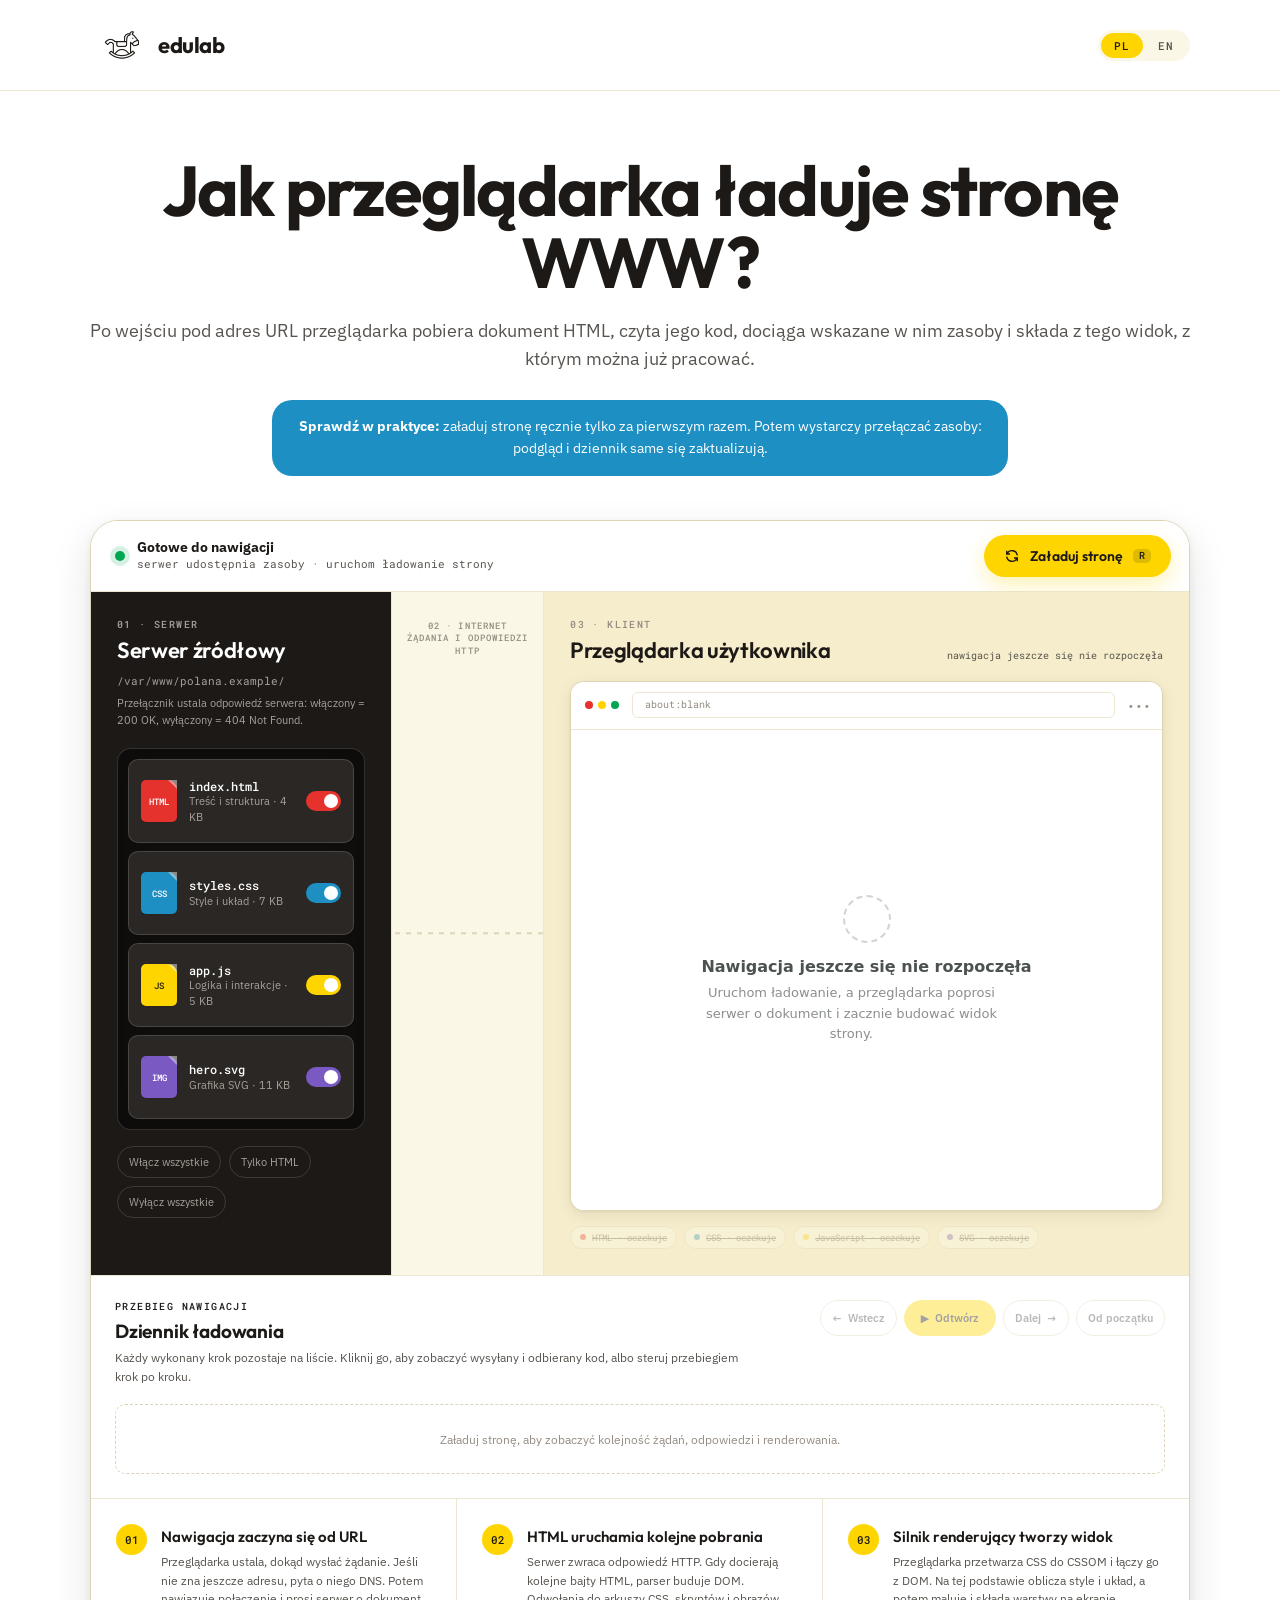
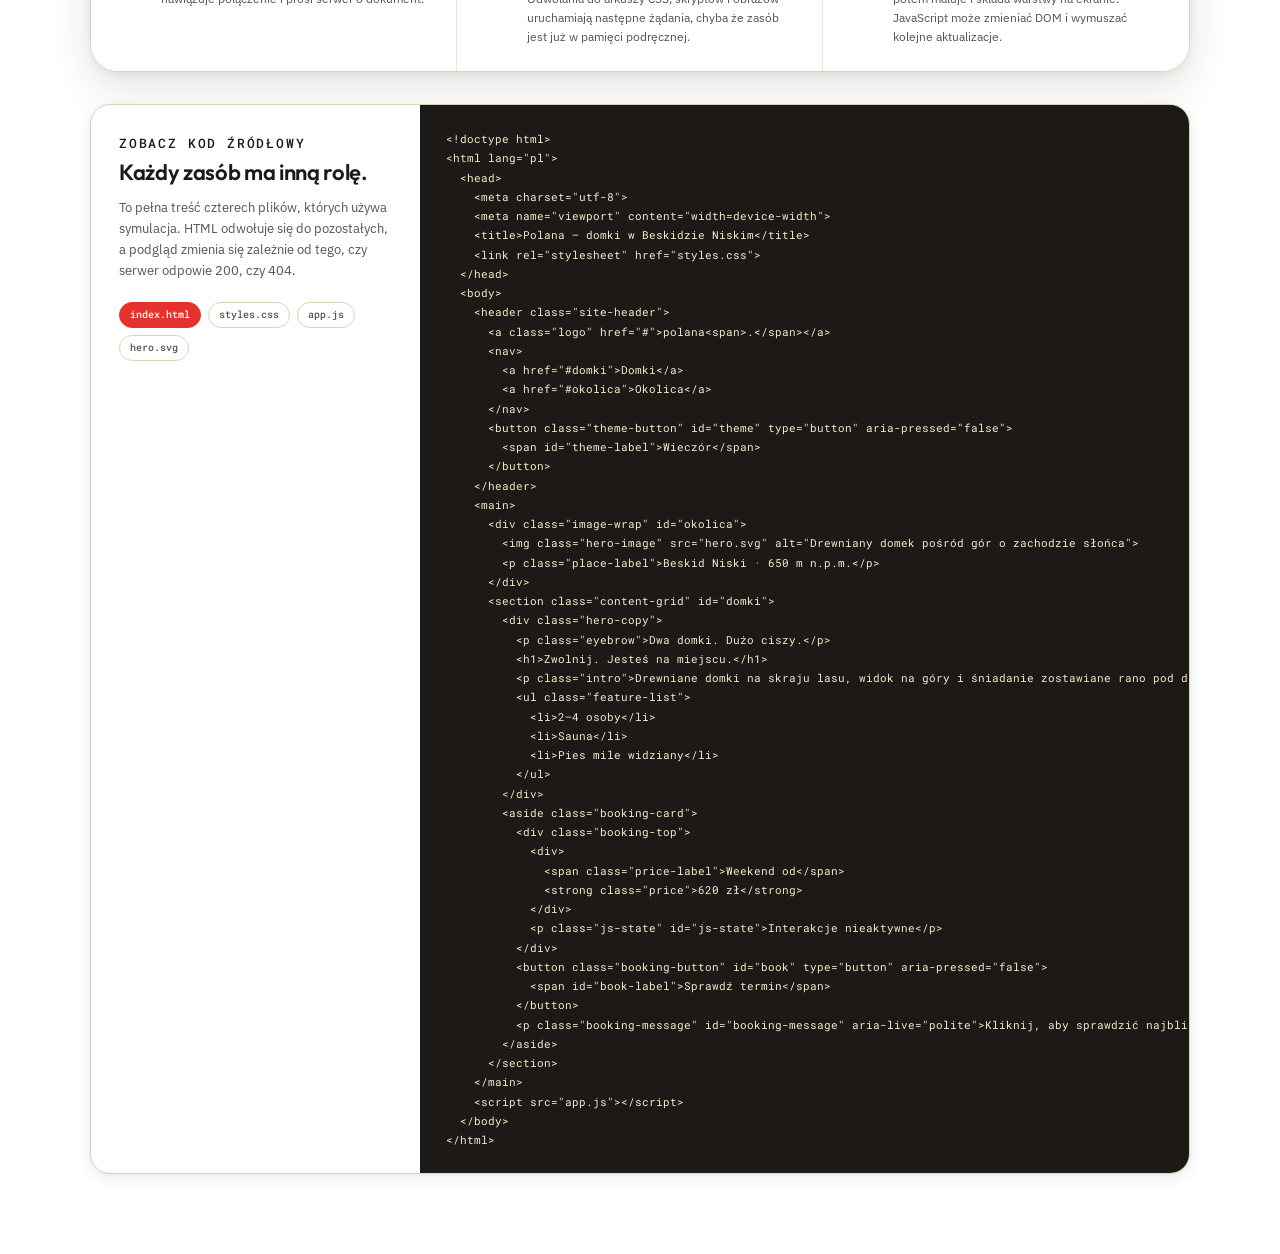
==== commit 8aa16df7: "Refine edulab color tokens and dash style in loading lesson Co-Authored-By: Claude Sonnet 5 <noreply" ====
--- a/index.html
+++ b/index.html
@@ -4,62 +4,64 @@
   <meta charset="utf-8">
   <meta name="viewport" content="width=device-width, initial-scale=1">
   <meta name="description" content="Interaktywna symulacja pokazująca, jak przeglądarka przechodzi od adresu URL i odpowiedzi HTTP do DOM, CSSOM, układu i gotowego widoku.">
-  <link rel="icon" href="data:image/svg+xml,%3Csvg xmlns='http://www.w3.org/2000/svg' viewBox='0 0 32 32'%3E%3Crect width='32' height='32' rx='9' fill='%23211E1A'/%3E%3Crect x='7' y='7' width='8' height='8' rx='2' fill='%23EF5B3F'/%3E%3Crect x='17' y='7' width='8' height='8' rx='2' fill='%232E78C9'/%3E%3Crect x='7' y='17' width='8' height='8' rx='2' fill='%23E8920C'/%3E%3Crect x='17' y='17' width='8' height='8' rx='2' fill='%237A5AC2'/%3E%3C/svg%3E">
-  <title>Jak przeglądarka ładuje stronę WWW — interaktywny przewodnik</title>
+  <link rel="icon" href="data:image/svg+xml,%3Csvg xmlns='http://www.w3.org/2000/svg' viewBox='0 0 32 32'%3E%3Crect width='32' height='32' rx='9' fill='%231C1917'/%3E%3Crect x='7' y='7' width='8' height='8' rx='2' fill='%23E5322D'/%3E%3Crect x='17' y='7' width='8' height='8' rx='2' fill='%231E8FC2'/%3E%3Crect x='7' y='17' width='8' height='8' rx='2' fill='%23FFD500'/%3E%3Crect x='17' y='17' width='8' height='8' rx='2' fill='%237A5AC2'/%3E%3C/svg%3E">
+  <title>Jak przeglądarka ładuje stronę WWW – interaktywny przewodnik</title>
   <style>
-    @import url('https://fonts.googleapis.com/css2?family=Bricolage+Grotesque:opsz,wght@12..96,400;12..96,500;12..96,600;12..96,700;12..96,800&family=Hanken+Grotesk:wght@400;500;600;700&family=DM+Mono:wght@400;500&display=swap');
+    @import url('https://fonts.googleapis.com/css2?family=Outfit:wght@400;500;600;700;800&family=IBM+Plex+Sans:wght@400;500;600;700&family=Roboto+Mono:wght@400;500&display=swap');
 
     /* ─── edulab design tokens (source: edustyl tokens/colors_and_type.css) ─── */
     :root {
-      --font-display: 'Bricolage Grotesque', 'Hanken Grotesk', system-ui, sans-serif;
-      --font-sans: 'Hanken Grotesk', system-ui, -apple-system, sans-serif;
-      --font-mono: 'DM Mono', ui-monospace, 'SF Mono', Menlo, monospace;
-
-      --paper: #FBF7F0;
-      --paper-2: #F4EDDF;
-      --paper-3: #ECE1CF;
+      --font-display: 'Outfit', 'IBM Plex Sans', system-ui, sans-serif;
+      --font-sans: 'IBM Plex Sans', system-ui, -apple-system, sans-serif;
+      --font-mono: 'Roboto Mono', ui-monospace, 'SF Mono', Menlo, monospace;
+
+      --paper: #FFFFFF;
+      --paper-2: #FBF7E6;
+      --paper-3: #F5EDCB;
       --surface: #FFFFFF;
-      --ink: #211E1A;
-      --ink-2: #5B554D;
-      --ink-3: #938A7C;
-      --line: #E7DCCB;
-      --line-2: #D6C8B2;
-
-      --marigold: #E8920C;
-      --marigold-600: #CE800A;
-      --marigold-soft: #FBE7C2;
-      --marigold-ink: #8A4F00;
-      --on-primary: #FFFFFF;
-      --teal: #0E8C7F;
-      --teal-soft: #D2EBE6;
-      --teal-ink: #0A5A52;
-      --coral: #EF5B3F;
-      --sky: #2E78C9;
+      --ink: #1C1917;
+      --ink-2: #57534E;
+      --ink-3: #948C82;
+      --line: #EDE7D2;
+      --line-2: #DDD4B6;
+
+      --yellow: #FFD500; --yellow-600: #F0C800; --yellow-soft: #FFD500; --yellow-ink: #1C1917;
+      --blue: #1E8FC2;   --blue-600: #177AA8;   --blue-soft: #1E8FC2;   --blue-ink: #FFFFFF;
+      --green: #00A651;  --green-600: #009444;  --green-soft: #00A651;  --green-ink: #FFFFFF;
+      --red: #E5322D;    --red-600: #C92823;    --red-soft: #E5322D;    --red-ink: #FFFFFF;
+
+      /* Legacy role aliases kept so older selectors resolve */
+      --marigold: var(--yellow); --marigold-600: var(--yellow-600);
+      --marigold-soft: var(--yellow-soft); --marigold-ink: var(--yellow-ink);
+      --teal: var(--blue); --teal-soft: var(--blue-soft); --teal-ink: var(--blue-ink);
+      --sky: var(--green); --coral: var(--red);
       --play-grape: #7A5AC2;
-      --success: #2F8F5B;
-      --error: #C7463A;
-      --error-soft: #F9DDD8;
+
+      --primary: var(--yellow);
+      --on-primary: #1C1917;
+      --success: var(--green); --error: var(--red); --error-soft: var(--red);
 
       --r-xs: 6px; --r-sm: 10px; --r-md: 14px; --r-lg: 20px; --r-xl: 28px; --r-pill: 999px;
       --shadow-sm: 0 1px 2px rgba(33, 30, 26, .06), 0 1px 1px rgba(33, 30, 26, .04);
       --shadow-md: 0 4px 16px rgba(33, 30, 26, .08), 0 1px 3px rgba(33, 30, 26, .05);
       --shadow-lg: 0 16px 40px rgba(33, 30, 26, .12), 0 3px 8px rgba(33, 30, 26, .06);
-      --shadow-marigold: 0 8px 22px rgba(232, 146, 12, .28);
-      --focus-ring-color: rgba(232, 146, 12, .45);
-
-      /* ─── App mapping: file types on the edulab play palette ─── */
-      --html: var(--coral);
-      --css: var(--sky);
-      --js: var(--marigold);
-      --image: var(--play-grape);
-
-      /* ─── Dark data panel (server, code window) — edulab ink family ─── */
-      --dark-well: #17140F;
-      --dark-card: #2C2820;
-      --dark-line: rgba(251, 247, 240, .14);
-      --dark-line-strong: rgba(251, 247, 240, .32);
-      --dark-muted: #A79D8C;
-      --dark-control: #5D554A;
+      --shadow-primary: 0 8px 22px color-mix(in srgb, var(--yellow) 30%, transparent);
+      --shadow-marigold: var(--shadow-primary);
+      --focus-ring-color: color-mix(in srgb, var(--yellow) 55%, transparent);
+
+      /* ─── App mapping: file types on the edulab palette ─── */
+      --html: var(--red);         --html-ink: var(--red-ink);
+      --css: var(--blue);         --css-ink: var(--blue-ink);
+      --js: var(--yellow);        --js-ink: var(--yellow-ink);
+      --image: var(--play-grape); --image-ink: #FFFFFF;
+
+      /* ─── Dark data panel (server, code window) – edulab ink family ─── */
+      --dark-well: #100E0D;
+      --dark-card: #2A2724;
+      --dark-line: rgba(255, 255, 255, .14);
+      --dark-line-strong: rgba(255, 255, 255, .32);
+      --dark-muted: #A9A29A;
+      --dark-control: #5A544E;
     }
 
     * { box-sizing: border-box; }
@@ -69,10 +71,7 @@
     body {
       margin: 0;
       color: var(--ink);
-      background:
-        radial-gradient(circle at 8% 8%, rgba(232, 146, 12, .10), transparent 24rem),
-        radial-gradient(circle at 95% 30%, rgba(14, 140, 127, .08), transparent 26rem),
-        var(--paper);
+      background: var(--paper);
       font-family: var(--font-sans);
       min-height: 100vh;
     }
@@ -91,7 +90,7 @@
       top: 0;
       z-index: 20;
       border-bottom: 1px solid var(--line);
-      background: rgba(251, 247, 240, .85);
+      background: rgba(255, 255, 255, .85);
       backdrop-filter: blur(12px);
       -webkit-backdrop-filter: blur(12px);
     }
@@ -116,7 +115,7 @@
       gap: 10px;
     }
 
-    .edu-logo { width: 32px; height: 32px; display: block; }
+    .edu-logo { width: 64px; height: 64px; display: block; margin-right: -6px; }
 
     .edu-wordmark {
       color: var(--ink);
@@ -126,41 +125,25 @@
       letter-spacing: -.02em;
     }
 
-    .edu-tag {
-      padding: 4px 9px;
-      border-radius: var(--r-pill);
-      color: var(--teal-ink);
-      background: var(--teal-soft);
-      font: 500 11px/1 var(--font-mono);
-      letter-spacing: .14em;
-      text-transform: uppercase;
-    }
-
     .topbar-right {
       display: flex;
       align-items: center;
       gap: 14px;
     }
 
-    .lab-label {
-      color: var(--ink-3);
-      font: 500 11px/1 var(--font-mono);
-      letter-spacing: .13em;
-      text-transform: uppercase;
-    }
-
     .lang-switch {
-      display: flex;
-      overflow: hidden;
-      border: 1px solid var(--line-2);
+      display: inline-flex;
+      gap: 2px;
+      padding: 3px;
       border-radius: var(--r-pill);
-      background: var(--surface);
+      background: var(--paper-2);
     }
 
     .lang-btn {
       border: 0;
-      padding: 6px 11px;
-      color: var(--ink-3);
+      padding: 7px 13px;
+      border-radius: var(--r-pill);
+      color: var(--ink-2);
       background: transparent;
       font: 500 11px/1 var(--font-mono);
       letter-spacing: .08em;
@@ -168,34 +151,16 @@
       transition: background .16s ease, color .16s ease;
     }
 
+    .lang-btn:hover { color: var(--ink); }
+
     .lang-btn[aria-pressed="true"] {
-      color: var(--paper);
-      background: var(--ink);
+      color: var(--yellow-ink);
+      background: var(--yellow);
     }
 
     .hero {
       padding: 64px 0 44px;
       text-align: center;
-    }
-
-    .eyebrow {
-      display: inline-flex;
-      align-items: center;
-      gap: 8px;
-      margin: 0 0 16px;
-      color: var(--marigold-ink);
-      font: 500 12px/1 var(--font-mono);
-      letter-spacing: .14em;
-      text-transform: uppercase;
-    }
-
-    .eyebrow::before {
-      content: "";
-      width: 7px;
-      height: 7px;
-      border-radius: 50%;
-      background: var(--marigold);
-      box-shadow: 0 0 0 5px rgba(232, 146, 12, .16);
     }
 
     h1 {
@@ -210,7 +175,6 @@
     }
 
     .hero-copy {
-      max-width: 36rem;
       margin: 18px auto 0;
       color: var(--ink-2);
       font-size: clamp(1rem, 1.5vw, 1.125rem);
@@ -218,17 +182,18 @@
     }
 
     .hero-note {
-      max-width: 38rem;
+      max-width: 46rem;
       margin: 26px auto 0;
-      padding: 12px 20px;
+      padding: 16px 22px;
       border-radius: var(--r-lg);
-      color: var(--teal-ink);
-      background: var(--teal-soft);
+      color: var(--blue-ink);
+      background: var(--blue-soft);
       font-size: 14px;
       line-height: 1.55;
     }
 
-    .hero-note strong { color: var(--teal-ink); }
+    .hero-note strong,
+    .hero-note span { color: inherit; }
 
     .lab {
       overflow: hidden;
@@ -262,7 +227,7 @@
       flex: none;
       border-radius: 50%;
       background: var(--success);
-      box-shadow: 0 0 0 5px rgba(47, 143, 91, .12);
+      box-shadow: 0 0 0 5px color-mix(in srgb, var(--green) 16%, transparent);
       transition: background .2s ease;
     }
 
@@ -304,7 +269,7 @@
     .request-btn kbd {
       padding: 2px 6px;
       border-radius: 5px;
-      background: rgba(255, 255, 255, .22);
+      background: rgba(28, 25, 23, .14);
       font: 500 10px/1 var(--font-mono);
     }
 
@@ -364,6 +329,7 @@
 
     .file-toggle {
       --file-color: var(--html);
+      --file-ink: var(--html-ink);
       min-height: 84px;
       display: grid;
       grid-template-columns: auto 1fr auto;
@@ -380,9 +346,9 @@
 
     .file-toggle:last-child { margin-bottom: 0; }
     .file-toggle:hover { border-color: var(--dark-line-strong); }
-    .file-toggle[data-file="css"] { --file-color: var(--css); }
-    .file-toggle[data-file="js"] { --file-color: var(--js); }
-    .file-toggle[data-file="image"] { --file-color: var(--image); }
+    .file-toggle[data-file="css"] { --file-color: var(--css); --file-ink: var(--css-ink); }
+    .file-toggle[data-file="js"] { --file-color: var(--js); --file-ink: var(--js-ink); }
+    .file-toggle[data-file="image"] { --file-color: var(--image); --file-ink: var(--image-ink); }
     .file-toggle.is-off { opacity: .43; }
 
     .file-toggle input {
@@ -405,7 +371,7 @@
       place-items: center;
       position: relative;
       border-radius: 5px 9px 5px 5px;
-      color: var(--on-primary);
+      color: var(--file-ink);
       background: var(--file-color);
       font: 500 9px/1 var(--font-mono);
       box-shadow: var(--shadow-sm);
@@ -418,7 +384,7 @@
       right: 0;
       border-style: solid;
       border-width: 0 9px 9px 0;
-      border-color: transparent rgba(255, 255, 255, .52) transparent transparent;
+      border-color: transparent rgba(255, 255, 255, .45) transparent transparent;
     }
 
     .file-meta { min-width: 0; }
@@ -442,7 +408,7 @@
       top: 3px;
       left: 3px;
       border-radius: 50%;
-      background: var(--on-primary);
+      background: var(--surface);
       transition: transform .18s ease;
     }
 
@@ -531,6 +497,7 @@
 
     .packet {
       --packet-color: var(--html);
+      --packet-ink: var(--html-ink);
       width: 44px;
       height: 25px;
       position: absolute;
@@ -540,7 +507,7 @@
       place-items: center;
       border: 2px solid var(--paper-2);
       border-radius: 5px;
-      color: var(--on-primary);
+      color: var(--packet-ink);
       background: var(--packet-color);
       box-shadow: var(--shadow-sm);
       font: 500 8px/1 var(--font-mono);
@@ -548,10 +515,10 @@
       transform: translate(-50%, -50%);
     }
 
-    .packet[data-file="css"] { --packet-color: var(--css); }
-    .packet[data-file="js"] { --packet-color: var(--js); }
-    .packet[data-file="image"] { --packet-color: var(--image); }
-    .packet.is-error { --packet-color: var(--error); }
+    .packet[data-file="css"] { --packet-color: var(--css); --packet-ink: var(--css-ink); }
+    .packet[data-file="js"] { --packet-color: var(--js); --packet-ink: var(--js-ink); }
+    .packet[data-file="image"] { --packet-color: var(--image); --packet-ink: var(--image-ink); }
+    .packet.is-error { --packet-color: var(--red); --packet-ink: var(--red-ink); }
     .packet.fly { animation: deliver 1.25s cubic-bezier(.32, .72, .25, 1) forwards; }
 
     .browser-panel {
@@ -657,10 +624,10 @@
     .resource-pill[data-file="image"] { --pill-color: var(--image); }
     .resource-pill.is-off { opacity: .3; text-decoration: line-through; }
     .resource-pill.is-error {
-      --pill-color: var(--error);
-      border-color: rgba(199, 70, 58, .28);
-      color: var(--error);
-      background: var(--error-soft);
+      --pill-color: var(--red-ink);
+      border-color: var(--red);
+      color: var(--red-ink);
+      background: var(--red);
       text-decoration: none;
       opacity: 1;
     }
@@ -724,7 +691,8 @@
 
     .timeline-btn:hover:not(:disabled) {
       color: var(--ink);
-      border-color: var(--marigold);
+      background: var(--paper-2);
+      border-color: var(--line-2);
     }
 
     .timeline-btn:disabled {
@@ -734,9 +702,15 @@
 
     .timeline-btn.primary {
       min-width: 92px;
-      color: var(--on-primary);
-      border-color: var(--ink);
-      background: var(--ink);
+      color: var(--yellow-ink);
+      border-color: var(--yellow);
+      background: var(--yellow);
+    }
+
+    .timeline-btn.primary:hover:not(:disabled) {
+      color: var(--yellow-ink);
+      border-color: var(--yellow-600);
+      background: var(--yellow-600);
     }
 
     .timeline-progress {
@@ -777,7 +751,7 @@
       border: 1px solid var(--line);
       border-radius: var(--r-sm);
       color: inherit;
-      background: rgba(255, 255, 255, .65);
+      background: var(--surface);
       font: inherit;
       text-align: left;
       cursor: pointer;
@@ -791,20 +765,23 @@
     }
 
     .timeline-event.is-current {
-      border-color: rgba(232, 146, 12, .55);
+      border-color: var(--yellow);
       background: var(--surface);
       box-shadow: var(--shadow-sm);
     }
 
     .timeline-event.is-selected {
-      border-color: var(--teal);
-      background: rgba(210, 235, 230, .42);
+      border-color: var(--blue);
+      background: var(--surface);
+      box-shadow: var(--shadow-sm);
     }
 
     .timeline-event.is-error {
-      border-color: rgba(199, 70, 58, .25);
-      background: rgba(249, 221, 216, .45);
-    }
+      border-color: var(--red);
+      background: var(--surface);
+    }
+
+    .timeline-event.is-error strong { color: var(--red); }
 
     .timeline-code {
       padding-top: 3px;
@@ -819,18 +796,18 @@
       margin-top: 4px;
       border: 2px solid var(--surface);
       border-radius: 50%;
-      background: var(--success);
-      box-shadow: 0 0 0 1px rgba(47, 143, 91, .35);
+      background: var(--green);
+      box-shadow: 0 0 0 1px color-mix(in srgb, var(--green) 40%, transparent);
     }
 
     .timeline-event.is-current .timeline-marker {
-      background: var(--marigold);
-      box-shadow: 0 0 0 3px rgba(232, 146, 12, .14);
+      background: var(--yellow);
+      box-shadow: 0 0 0 3px color-mix(in srgb, var(--yellow) 30%, transparent);
     }
 
     .timeline-event.is-error .timeline-marker {
-      background: var(--error);
-      box-shadow: 0 0 0 1px rgba(199, 70, 58, .35);
+      background: var(--red);
+      box-shadow: 0 0 0 1px color-mix(in srgb, var(--red) 40%, transparent);
     }
 
     .timeline-event strong {
@@ -966,6 +943,7 @@
 
     .code-tab {
       --tab-color: var(--html);
+      --tab-ink: var(--html-ink);
       border: 1px solid var(--line-2);
       border-radius: var(--r-pill);
       padding: 7px 10px;
@@ -976,10 +954,10 @@
       transition: background .16s ease, color .16s ease, border-color .16s ease;
     }
 
-    .code-tab[data-file="css"] { --tab-color: var(--css); }
-    .code-tab[data-file="js"] { --tab-color: var(--js); }
-    .code-tab[data-file="image"] { --tab-color: var(--image); }
-    .code-tab[aria-selected="true"] { color: var(--on-primary); background: var(--tab-color); border-color: var(--tab-color); }
+    .code-tab[data-file="css"] { --tab-color: var(--css); --tab-ink: var(--css-ink); }
+    .code-tab[data-file="js"] { --tab-color: var(--js); --tab-ink: var(--js-ink); }
+    .code-tab[data-file="image"] { --tab-color: var(--image); --tab-ink: var(--image-ink); }
+    .code-tab[aria-selected="true"] { color: var(--tab-ink); background: var(--tab-color); border-color: var(--tab-color); }
 
     .code-window {
       min-width: 0;
@@ -1012,7 +990,7 @@
     }
 
     @keyframes pulse {
-      50% { transform: scale(.78); box-shadow: 0 0 0 9px rgba(232, 146, 12, .08); }
+      50% { transform: scale(.78); box-shadow: 0 0 0 9px color-mix(in srgb, var(--yellow) 22%, transparent); }
     }
 
     @media (min-width: 901px) {
@@ -1049,7 +1027,6 @@
 
     @media (max-width: 680px) {
       .topbar-inner, .page { width: min(100% - 24px, 1100px); }
-      .lab-label { display: none; }
       .edu-wordmark { font-size: 19px; }
       .hero { padding: 44px 0 30px; }
       h1 { font-size: clamp(2.3rem, 11vw, 3.4rem); }
@@ -1091,12 +1068,10 @@
   <header class="topbar">
     <div class="topbar-inner">
       <div class="brand">
-        <img class="edu-logo" src="[data-uri]" alt="edulab">
+        <img class="edu-logo" src="[data-uri]" alt="edulab">
         <span class="edu-wordmark">edulab</span>
-        <span class="edu-tag">demo lab</span>
       </div>
       <div class="topbar-right">
-        <span class="lab-label" data-i18n="labLabel">jak działa przeglądarka · 01</span>
         <div class="lang-switch" role="group" aria-label="Język / Language">
           <button class="lang-btn" type="button" data-lang="pl" aria-pressed="true">PL</button>
           <button class="lang-btn" type="button" data-lang="en" aria-pressed="false">EN</button>
@@ -1107,7 +1082,6 @@
 
   <main class="page">
     <section class="hero" aria-labelledby="page-title">
-      <p class="eyebrow" data-i18n="eyebrow">Od adresu URL do pikseli</p>
       <h1 id="page-title" data-i18n="title">Jak przeglądarka ładuje stronę WWW?</h1>
       <p class="hero-copy" data-i18n="lead"></p>
       <aside class="hero-note"><strong data-i18n="noteLabel"></strong> <span data-i18n="noteBody"></span></aside>
@@ -1172,7 +1146,7 @@
 
         <section class="network-panel" aria-label="Żądania i odpowiedzi przez internet" data-i18n-aria-label="networkAria">
           <span class="network-label">02 · Internet<br><span data-i18n="networkSub"></span></span>
-          <div class="request-line" id="requestLine" data-request="GET /" data-response="—" aria-hidden="true">
+          <div class="request-line" id="requestLine" data-request="GET /" data-response="–" aria-hidden="true">
             <span class="direction up">⌃</span>
             <span class="direction down">⌄</span>
             <span class="packet" data-file="html">HTML</span>
@@ -1275,14 +1249,12 @@
     // ─── Translations ───
     const T = {
       pl: {
-        docTitle: "Jak przeglądarka ładuje stronę WWW — interaktywny przewodnik",
+        docTitle: "Jak przeglądarka ładuje stronę WWW – interaktywny przewodnik",
         metaDesc: "Interaktywna symulacja pokazująca, jak przeglądarka przechodzi od adresu URL i odpowiedzi HTTP do DOM, CSSOM, układu i gotowego widoku.",
-        labLabel: "jak działa przeglądarka · 01",
-        eyebrow: "Od adresu URL do pikseli",
         title: "Jak przeglądarka ładuje stronę WWW?",
-        lead: "Po przejściu pod adres URL przeglądarka pobiera dokument HTML, odczytuje jego kod, dociąga wskazane zasoby i przetwarza je w widok, z którym można wejść w interakcję.",
+        lead: "Po wejściu pod adres URL przeglądarka pobiera dokument HTML, czyta jego kod, dociąga wskazane w nim zasoby i składa z tego widok, z którym można już pracować.",
         noteLabel: "Sprawdź w praktyce:",
-        noteBody: "załaduj stronę ręcznie tylko za pierwszym razem. Potem przełączaj zasoby — podgląd i dziennik zaktualizują się automatycznie po każdej zmianie.",
+        noteBody: "załaduj stronę ręcznie tylko za pierwszym razem. Potem wystarczy przełączać zasoby: podgląd i dziennik same się zaktualizują.",
         btnRequest: "Załaduj stronę",
         btnReload: "Załaduj ponownie",
         btnRequestAria: "Załaduj stronę (skrót: R)",
@@ -1313,22 +1285,22 @@
         pillJsError: "JavaScript · 404",
         pillImageError: "SVG · 404",
         step1t: "Nawigacja zaczyna się od URL",
-        step1p: "Przeglądarka ustala, dokąd wysłać żądanie — korzystając z DNS, jeśli adres nie jest już znany — nawiązuje połączenie i prosi serwer o dokument.",
+        step1p: "Przeglądarka ustala, dokąd wysłać żądanie. Jeśli nie zna jeszcze adresu, pyta o niego DNS. Potem nawiązuje połączenie i prosi serwer o dokument.",
         step2t: "HTML uruchamia kolejne pobrania",
-        step2p: "Serwer zwraca odpowiedź HTTP. Gdy docierają kolejne bajty HTML, parser buduje DOM, a odwołania do arkuszy CSS, skryptów i obrazów uruchamiają następne żądania, chyba że zasób jest już w pamięci podręcznej.",
+        step2p: "Serwer zwraca odpowiedź HTTP. Gdy docierają kolejne bajty HTML, parser buduje DOM. Odwołania do arkuszy CSS, skryptów i obrazów uruchamiają następne żądania, chyba że zasób jest już w pamięci podręcznej.",
         step3t: "Silnik renderujący tworzy widok",
-        step3p: "Przeglądarka przetwarza CSS do CSSOM, łączy go z DOM, oblicza style i układ, a następnie maluje i składa warstwy na ekranie. JavaScript może zmieniać DOM i uruchamiać kolejne aktualizacje.",
+        step3p: "Przeglądarka przetwarza CSS do CSSOM i łączy go z DOM. Na tej podstawie oblicza style i układ, a potem maluje i składa warstwy na ekranie. JavaScript może zmieniać DOM i wymuszać kolejne aktualizacje.",
         inspectKicker: "Zobacz kod źródłowy",
         inspectTitle: "Każdy zasób ma inną rolę.",
-        inspectCopy: "To pełna zawartość czterech zasobów używanych przez symulację. HTML odwołuje się do pozostałych plików, a podgląd zmienia się zgodnie z odpowiedziami 200 lub 404.",
+        inspectCopy: "To pełna treść czterech plików, których używa symulacja. HTML odwołuje się do pozostałych, a podgląd zmienia się zależnie od tego, czy serwer odpowie 200, czy 404.",
         statusReady: "Gotowe do nawigacji",
         statusReadyDetail: "serwer udostępnia zasoby · uruchom ładowanie strony",
         statusAssembled: "Widok gotowy",
         statusAssembledDetail: "{files} · odebrano {kb} KB · ukończono układ i malowanie",
         statusNoDoc: "Nie otrzymano dokumentu HTML",
         statusNoDocDetail: "404 Not Found dla GET / · nie odkryto odwołań do zasobów",
-        statusChanged: "Zmieniono zasoby — aktualizuję podgląd",
-        statusChangedDetail: "przeglądarka automatycznie ponawia żądania dla aktualnego zestawu",
+        statusChanged: "Zmieniono zasoby: aktualizuję podgląd",
+        statusChangedDetail: "przeglądarka sama ponawia żądania dla aktualnego zestawu",
         statusRequesting: "Żądanie dokumentu HTML",
         statusRequestingDetail: "ustalenie hosta i połączenie HTTPS · GET / HTTP/2",
         statusTransferring: "Odbieranie: {file}",
@@ -1343,7 +1315,7 @@
         fileForms: ["1 zasób", "{n} zasoby", "{n} zasobów"],
         resForms: ["1 zasób", "{n} zasoby", "{n} zasobów"],
         previewIdleTitle: "Nawigacja jeszcze się nie rozpoczęła",
-        previewIdleBody: "Uruchom ładowanie, aby przeglądarka poprosiła serwer o dokument i zaczęła tworzyć widok strony.",
+        previewIdleBody: "Uruchom ładowanie, a przeglądarka poprosi serwer o dokument i zacznie budować widok strony.",
         preview404Title: "Brak dokumentu do wyświetlenia",
         preview404Body: "W tej symulacji serwer odpowiedział 404 na żądanie dokumentu. Bez HTML przeglądarka nie odkryje odwołań do pozostałych zasobów.",
         previewJsNote: "Bez app.js przyciski pozostają nieaktywne.",
@@ -1370,13 +1342,13 @@
         timelineNavigateTitle: "Nawigacja do polana.example",
         timelineNavigateDetail: "Przeglądarka ustala adres hosta, nawiązuje połączenie HTTPS i wysyła GET /.",
         timelineHtmlOkTitle: "index.html: 200 OK",
-        timelineHtmlOkDetail: "Serwer zwraca dokument HTML. Przeglądarka może rozpocząć jego parsowanie jeszcze podczas odbierania danych.",
+        timelineHtmlOkDetail: "Serwer zwraca dokument HTML. Przeglądarka może zacząć go parsować jeszcze w trakcie odbierania danych.",
         timelineHtmlErrorTitle: "index.html: 404 Not Found",
         timelineHtmlErrorDetail: "Żądanie dotarło do serwera, ale dokument nie jest dostępny. Bez jego treści nie da się odkryć odwołań do pozostałych zasobów.",
         timelineParseTitle: "Parser buduje DOM",
         timelineParseDetail: "Przeglądarka zamienia znaczniki HTML w drzewo dokumentu i odnajduje odwołania do styles.css, app.js oraz hero.svg.",
         timelineRequestsTitle: "Trzy kolejne żądania",
-        timelineRequestsDetail: "Przeglądarka prosi o CSS, JavaScript i obraz. Te żądania mogą być obsługiwane równolegle i zakończyć się w różnej kolejności.",
+        timelineRequestsDetail: "Przeglądarka prosi o CSS, JavaScript i obraz. Te żądania mogą biec równolegle i kończyć się w różnej kolejności.",
         timelineResourceOkTitle: "{file}: 200 OK",
         timelineResourceOkDetail: "Odebrano {file} ({kb} KB). Przeglądarka może teraz przetworzyć ten zasób.",
         timelineResourceErrorTitle: "{file}: 404 Not Found",
@@ -1393,10 +1365,10 @@
         paintFailed: "404 · brak dokumentu",
         exchangeSent: "Przeglądarka wysyła",
         exchangeReceived: "Przeglądarka otrzymuje lub tworzy",
-        codeNoNetwork: "— Brak transmisji sieciowej w tym kroku.",
-        codeWaiting: "— Oczekiwanie na odpowiedź serwera.",
-        codeResponsesPending: "— Odpowiedzi mogą nadejść równolegle i w innej kolejności.",
-        codeDomComment: "Wynik parsowania — uproszczone drzewo DOM:",
+        codeNoNetwork: "– Brak transmisji sieciowej w tym kroku.",
+        codeWaiting: "– Oczekiwanie na odpowiedź serwera.",
+        codeResponsesPending: "– Odpowiedzi mogą nadejść równolegle i w innej kolejności.",
+        codeDomComment: "Wynik parsowania, uproszczone drzewo DOM:",
         codeRenderComment: "Wynik lokalnego przetwarzania w silniku renderującym:",
         codeCssLoaded: "CSSOM (styles.css)",
         codeCssMissing: "style domyślne przeglądarki (brak styles.css)",
@@ -1407,14 +1379,12 @@
         codeRenderStages: "drzewo renderowania\n        ↓\nobliczenie stylów\n        ↓\nukład elementów\n        ↓\nmalowanie i składanie warstw"
       },
       en: {
-        docTitle: "How a browser loads a web page — interactive guide",
+        docTitle: "How a browser loads a web page – interactive guide",
         metaDesc: "An interactive simulation of how a browser moves from a URL and HTTP responses to the DOM, CSSOM, layout, and a rendered page.",
-        labLabel: "how browsers work · 01",
-        eyebrow: "From URL to pixels",
         title: "How does a browser load a web page?",
-        lead: "When you navigate to a URL, the browser fetches an HTML document, reads its code, retrieves the resources it references, and processes them into an interactive view.",
+        lead: "When you navigate to a URL, the browser fetches an HTML document, reads its code, pulls in the resources it references, and builds them into a view you can already work with.",
         noteLabel: "Try it:",
-        noteBody: "load the page manually only the first time. Then switch resources on or off—the preview and loading log will update automatically after every change.",
+        noteBody: "load the page manually only the first time. After that, just switch resources on or off: the preview and the loading log update themselves.",
         btnRequest: "Load the page",
         btnReload: "Reload the page",
         btnRequestAria: "Load the page (shortcut: R)",
@@ -1445,22 +1415,22 @@
         pillJsError: "JavaScript · 404",
         pillImageError: "SVG · 404",
         step1t: "Navigation starts with a URL",
-        step1p: "The browser determines where to send the request—using DNS if the address is not already known—opens a connection, and asks the server for a document.",
+        step1p: "The browser works out where to send the request. If it does not know the address yet, it asks DNS. Then it opens a connection and asks the server for a document.",
         step2t: "HTML triggers more fetches",
-        step2p: "The server returns an HTTP response. As HTML bytes arrive, the parser builds the DOM, while references to stylesheets, scripts, and images trigger more requests unless a resource is already cached.",
+        step2p: "The server returns an HTTP response. As HTML bytes arrive, the parser builds the DOM. References to stylesheets, scripts, and images trigger more requests, unless a resource is already cached.",
         step3t: "The rendering engine creates the view",
-        step3p: "The browser processes CSS into the CSSOM, combines it with the DOM, calculates styles and layout, then paints and composites layers on screen. JavaScript can change the DOM and trigger further updates.",
+        step3p: "The browser processes CSS into the CSSOM and combines it with the DOM. From that it calculates styles and layout, then paints and composites layers on screen. JavaScript can change the DOM and force further updates.",
         inspectKicker: "Inspect the source",
         inspectTitle: "Every resource has a different role.",
-        inspectCopy: "These are the complete contents of the four resources used by the simulation. HTML references the other files, and the preview changes according to their 200 or 404 responses.",
+        inspectCopy: "These are the complete contents of the four files the simulation uses. HTML references the others, and the preview changes depending on whether the server answers 200 or 404.",
         statusReady: "Ready to navigate",
         statusReadyDetail: "the server is exposing resources · start loading the page",
         statusAssembled: "View ready",
         statusAssembledDetail: "{files} · {kb} KB received · layout and paint complete",
         statusNoDoc: "No HTML document received",
         statusNoDocDetail: "404 Not Found for GET / · no resource references discovered",
-        statusChanged: "Resources changed — updating the preview",
-        statusChangedDetail: "the browser is automatically repeating requests for the current set",
+        statusChanged: "Resources changed: updating the preview",
+        statusChangedDetail: "the browser is repeating requests for the current set on its own",
         statusRequesting: "Requesting the HTML document",
         statusRequestingDetail: "host resolution and HTTPS connection · GET / HTTP/2",
         statusTransferring: "Receiving {file}",
@@ -1475,7 +1445,7 @@
         fileForms: ["1 resource", "{n} resources", "{n} resources"],
         resForms: ["1 resource", "{n} resources", "{n} resources"],
         previewIdleTitle: "Navigation has not started yet",
-        previewIdleBody: "Start loading so the browser can request a document from the server and begin creating the page view.",
+        previewIdleBody: "Start loading, and the browser will request a document from the server and begin building the page view.",
         preview404Title: "No document to display",
         preview404Body: "In this simulation, the server returned 404 for the document request. Without HTML, the browser will not discover references to the remaining resources.",
         previewJsNote: "Without app.js, the buttons remain inactive.",
@@ -1502,13 +1472,13 @@
         timelineNavigateTitle: "Navigate to polana.example",
         timelineNavigateDetail: "The browser resolves the host, opens an HTTPS connection, and sends GET /.",
         timelineHtmlOkTitle: "index.html: 200 OK",
-        timelineHtmlOkDetail: "The server returns an HTML document. The browser can begin parsing it while more data is still arriving.",
+        timelineHtmlOkDetail: "The server returns an HTML document. The browser can start parsing it while the rest of the data is still arriving.",
         timelineHtmlErrorTitle: "index.html: 404 Not Found",
         timelineHtmlErrorDetail: "The request reached the server, but the document is unavailable. Without its contents, references to the remaining resources cannot be discovered.",
         timelineParseTitle: "The parser builds the DOM",
         timelineParseDetail: "The browser turns HTML markup into a document tree and finds references to styles.css, app.js, and hero.svg.",
         timelineRequestsTitle: "Three more requests",
-        timelineRequestsDetail: "The browser requests the CSS, JavaScript, and image. These requests may run in parallel and finish in a different order.",
+        timelineRequestsDetail: "The browser requests the CSS, JavaScript, and image. These requests can run in parallel and finish in a different order.",
         timelineResourceOkTitle: "{file}: 200 OK",
         timelineResourceOkDetail: "Received {file} ({kb} KB). The browser can now process this resource.",
         timelineResourceErrorTitle: "{file}: 404 Not Found",
@@ -1525,10 +1495,10 @@
         paintFailed: "404 · no document",
         exchangeSent: "Browser sends",
         exchangeReceived: "Browser receives or creates",
-        codeNoNetwork: "— No network transmission occurs during this step.",
-        codeWaiting: "— Waiting for the server response.",
-        codeResponsesPending: "— Responses may arrive in parallel and in a different order.",
-        codeDomComment: "Parsing result — simplified DOM tree:",
+        codeNoNetwork: "– No network transmission occurs during this step.",
+        codeWaiting: "– Waiting for the server response.",
+        codeResponsesPending: "– Responses may arrive in parallel and in a different order.",
+        codeDomComment: "Parsing result, simplified DOM tree:",
         codeRenderComment: "Result of local processing in the rendering engine:",
         codeCssLoaded: "CSSOM (styles.css)",
         codeCssMissing: "browser default styles (styles.css missing)",
@@ -1590,7 +1560,7 @@
     const exchangeReceivedCode = document.getElementById("exchangeReceivedCode");
     const langButtons = [...document.querySelectorAll(".lang-btn")];
 
-    // ─── Simulated website content (teaching subject — deliberately not edulab-styled) ───
+    // ─── Simulated website content (teaching subject – deliberately not edulab-styled) ───
     const imageSvg = `<svg xmlns="http://www.w3.org/2000/svg" viewBox="0 0 900 520">
   <defs>
     <linearGradient id="sky" x1="0" y1="0" x2="0" y2="1">
@@ -1904,7 +1874,7 @@
   <head>
     <meta charset="utf-8">
     <meta name="viewport" content="width=device-width">
-    <title>Polana — domki w Beskidzie Niskim</title>
+    <title>Polana – domki w Beskidzie Niskim</title>
     <link rel="stylesheet" href="styles.css">
   </head>
   <body>
@@ -2056,7 +2026,7 @@
         delivered: [],
         responded: [],
         request: "GET /",
-        response: "—",
+        response: "–",
         paintKey: "paintConnecting",
         sentCode: documentRequest,
         receivedCode: t("codeWaiting")
@@ -2304,7 +2274,7 @@
         statusDetail.textContent = t("statusReadyDetail");
         paintState.textContent = t("paintIdle");
         requestLine.dataset.request = "GET /";
-        requestLine.dataset.response = "—";
+        requestLine.dataset.response = "–";
         return;
       }
 
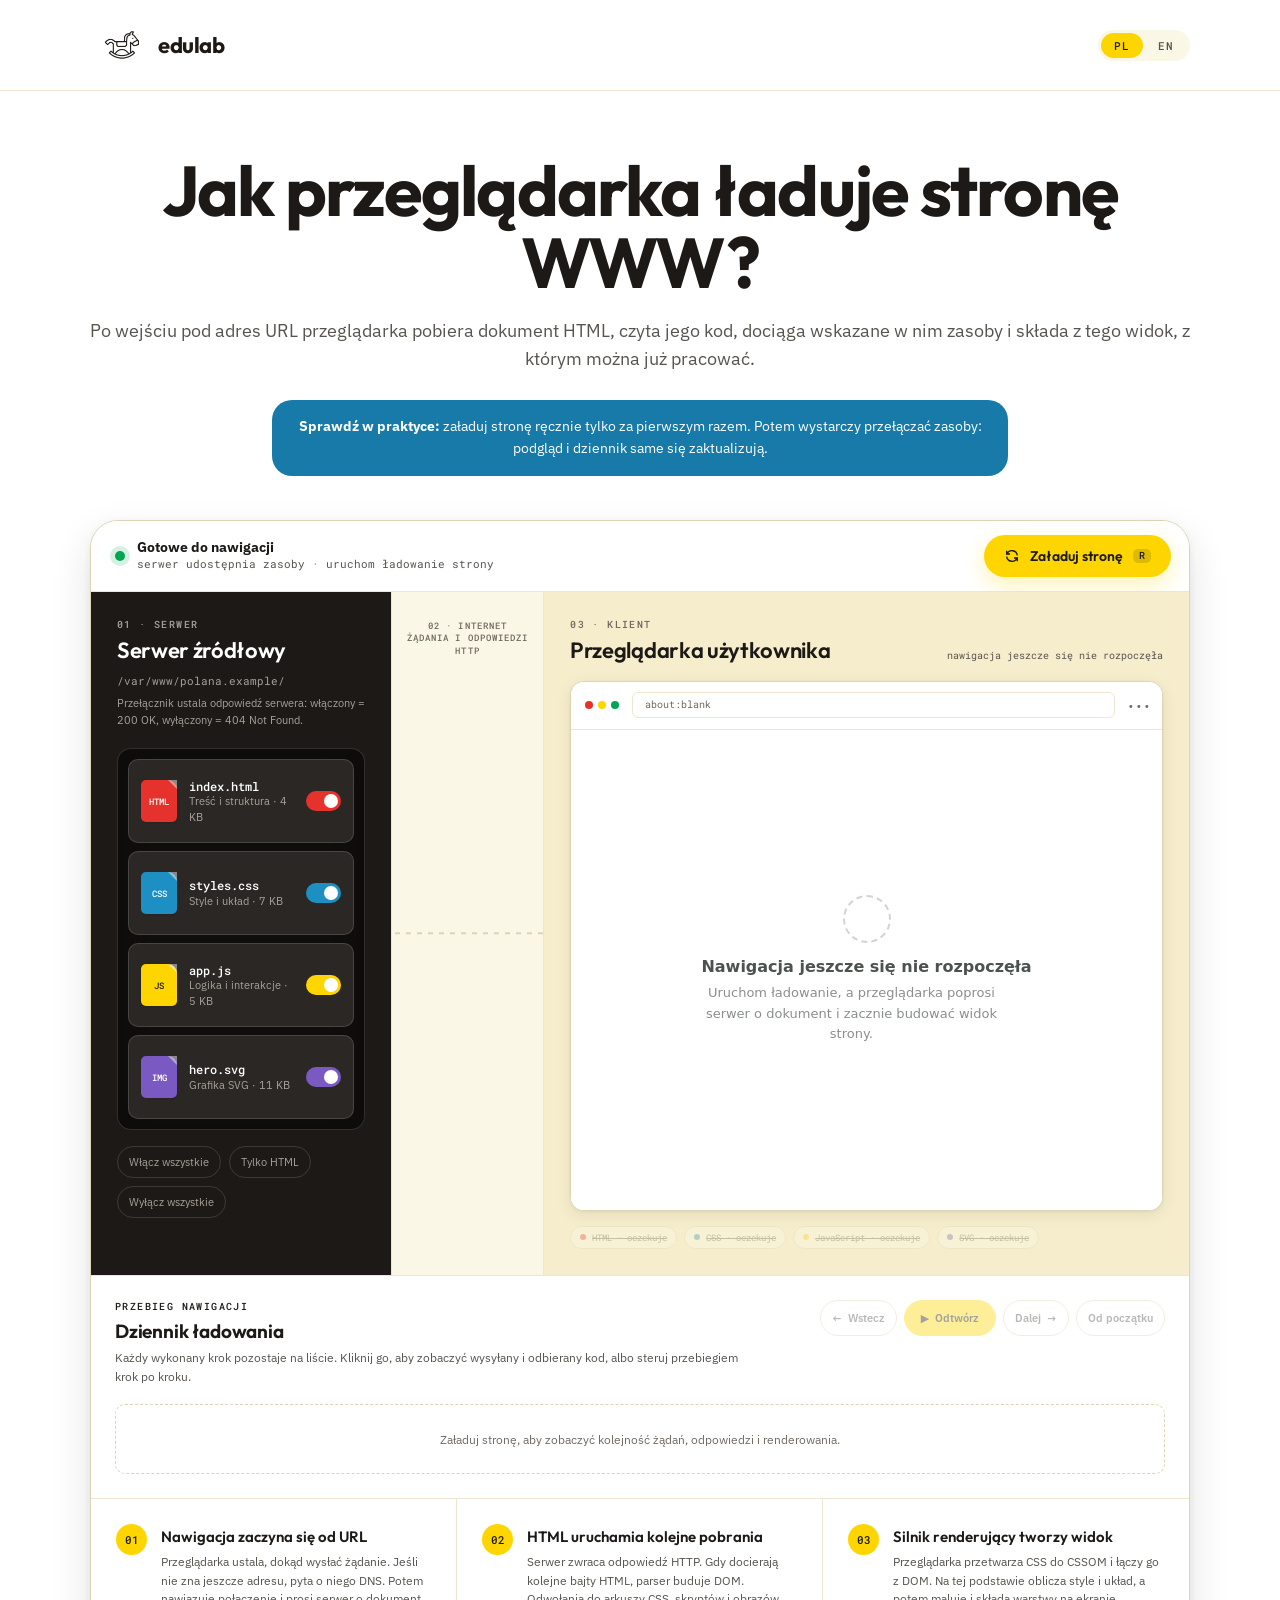
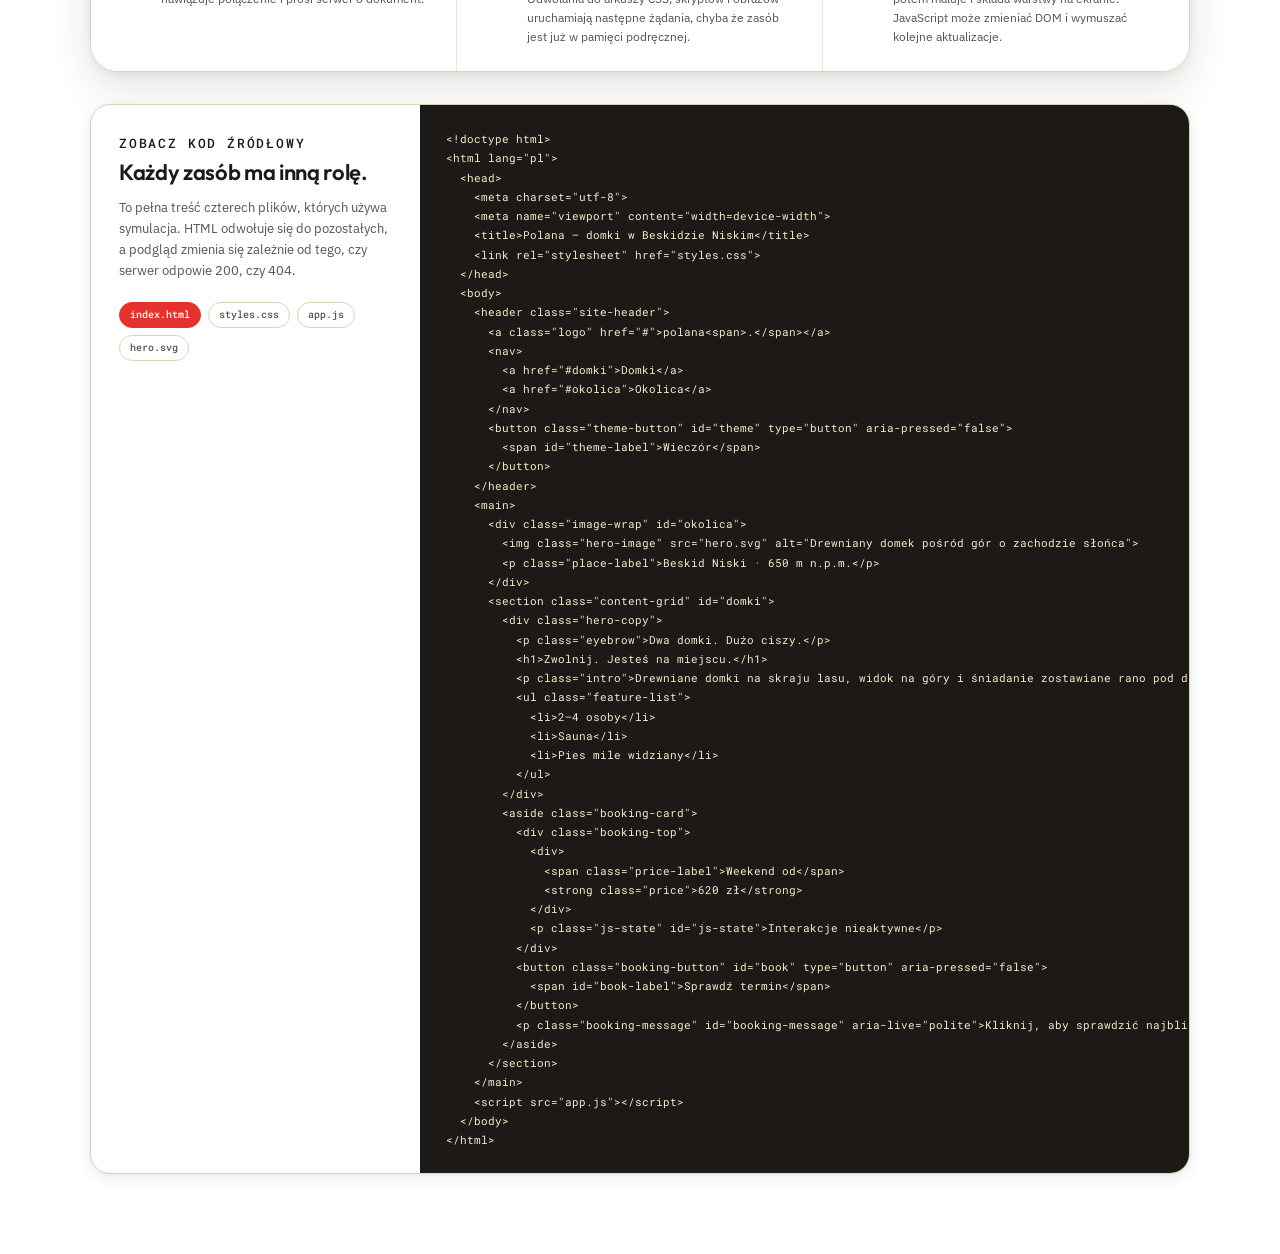
==== commit 6c731ecc: "style: adopt AA-contrast edulab tokens Darker chip/panel fills (--blue/green/red-soft), --green-600 " ====
--- a/index.html
+++ b/index.html
@@ -21,14 +21,14 @@
       --surface: #FFFFFF;
       --ink: #1C1917;
       --ink-2: #57534E;
-      --ink-3: #948C82;
+      --ink-3: #716961;
       --line: #EDE7D2;
       --line-2: #DDD4B6;
 
       --yellow: #FFD500; --yellow-600: #F0C800; --yellow-soft: #FFD500; --yellow-ink: #1C1917;
-      --blue: #1E8FC2;   --blue-600: #177AA8;   --blue-soft: #1E8FC2;   --blue-ink: #FFFFFF;
-      --green: #00A651;  --green-600: #009444;  --green-soft: #00A651;  --green-ink: #FFFFFF;
-      --red: #E5322D;    --red-600: #C92823;    --red-soft: #E5322D;    --red-ink: #FFFFFF;
+      --blue: #1E8FC2;   --blue-600: #177AA8;   --blue-soft: #177AA8;   --blue-ink: #FFFFFF;
+      --green: #00A651;  --green-600: #078342;  --green-soft: #078342;  --green-ink: #FFFFFF;
+      --red: #E5322D;    --red-600: #C92823;    --red-soft: #C92823;    --red-ink: #FFFFFF;
 
       /* Legacy role aliases kept so older selectors resolve */
       --marigold: var(--yellow); --marigold-600: var(--yellow-600);
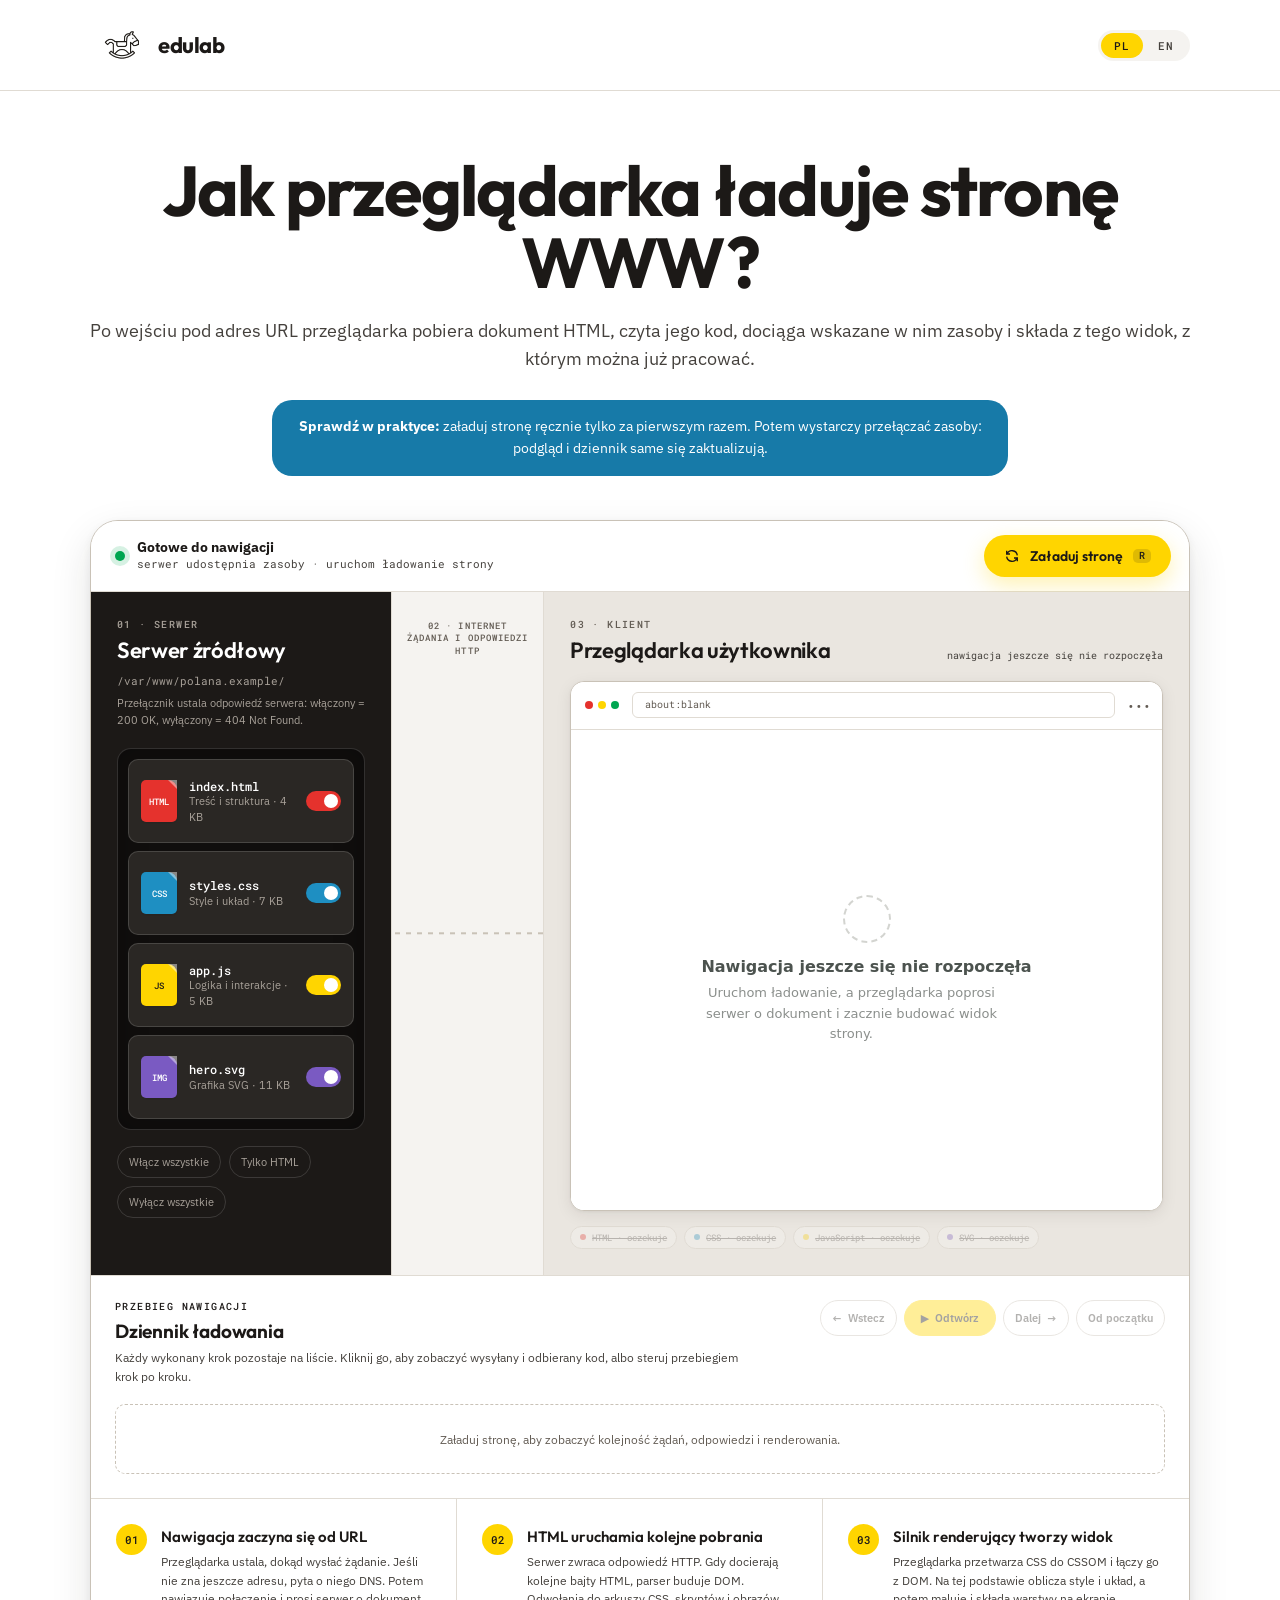
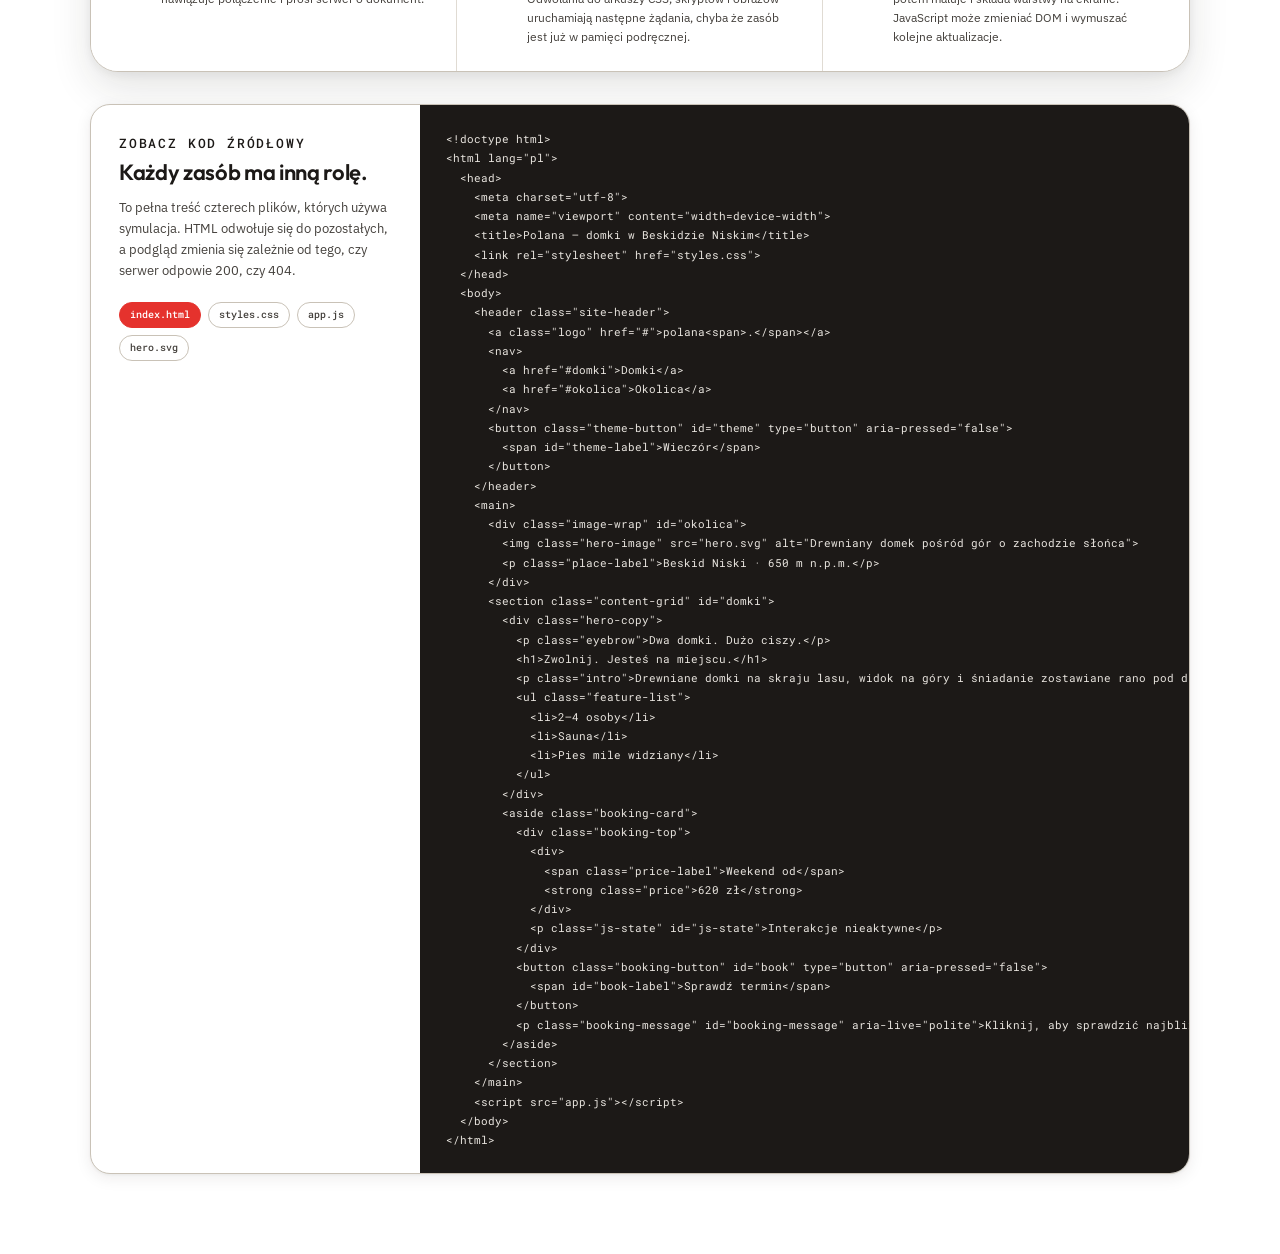
==== commit fa6605a6: "style: migrate edulab tokens to stone Replace the cream sand tokens with the edustyl stone palette (" ====
--- a/index.html
+++ b/index.html
@@ -16,14 +16,14 @@
       --font-mono: 'Roboto Mono', ui-monospace, 'SF Mono', Menlo, monospace;
 
       --paper: #FFFFFF;
-      --paper-2: #FBF7E6;
-      --paper-3: #F5EDCB;
+      --paper-2: #F5F3F0;
+      --paper-3: #EAE6E0;
       --surface: #FFFFFF;
       --ink: #1C1917;
-      --ink-2: #57534E;
-      --ink-3: #716961;
-      --line: #EDE7D2;
-      --line-2: #DDD4B6;
+      --ink-2: #44403C;
+      --ink-3: #625B53;
+      --line: #E0DBD3;
+      --line-2: #C9C2B7; --line-strong: #857C69; /* control borders >= 3:1 */ --track: color-mix(in srgb, var(--ink) 24%, transparent);
 
       --yellow: #FFD500; --yellow-600: #F0C800; --yellow-soft: #FFD500; --yellow-ink: #1C1917;
       --blue: #1E8FC2;   --blue-600: #177AA8;   --blue-soft: #177AA8;   --blue-ink: #FFFFFF;
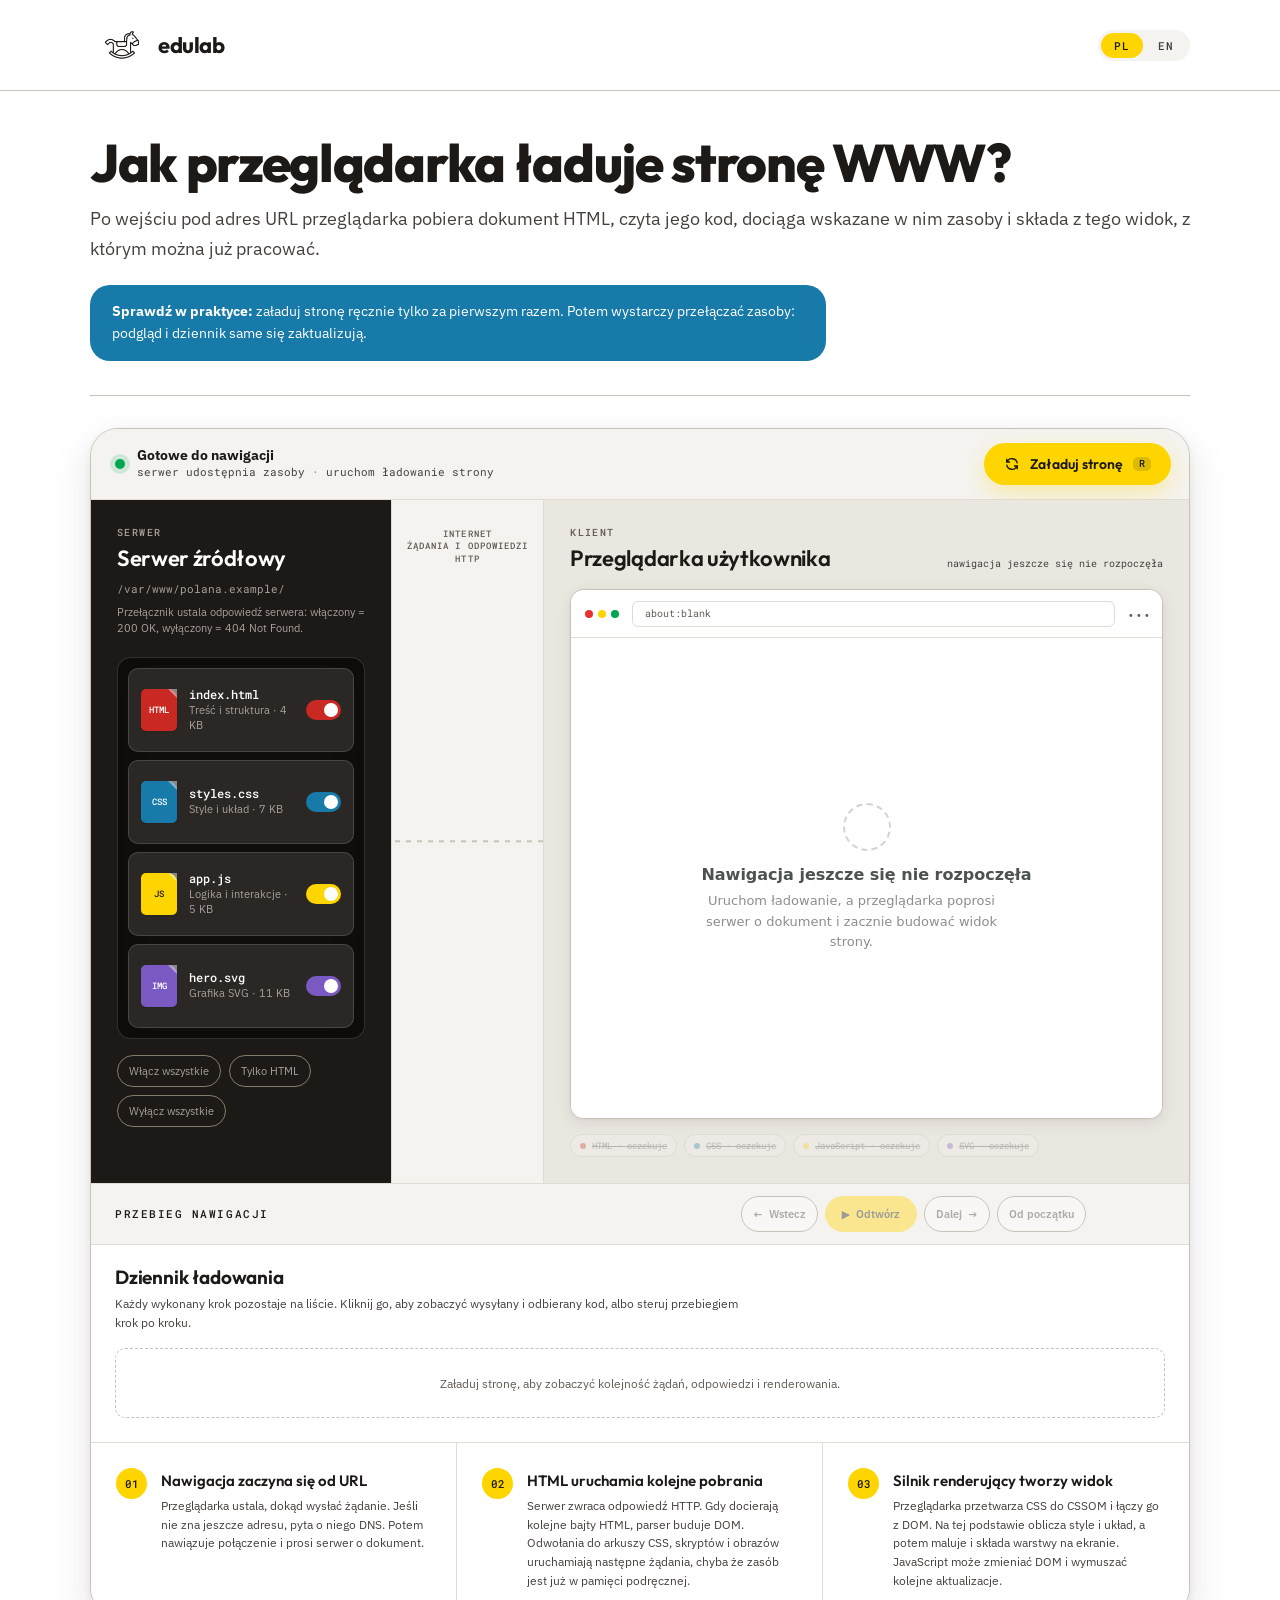
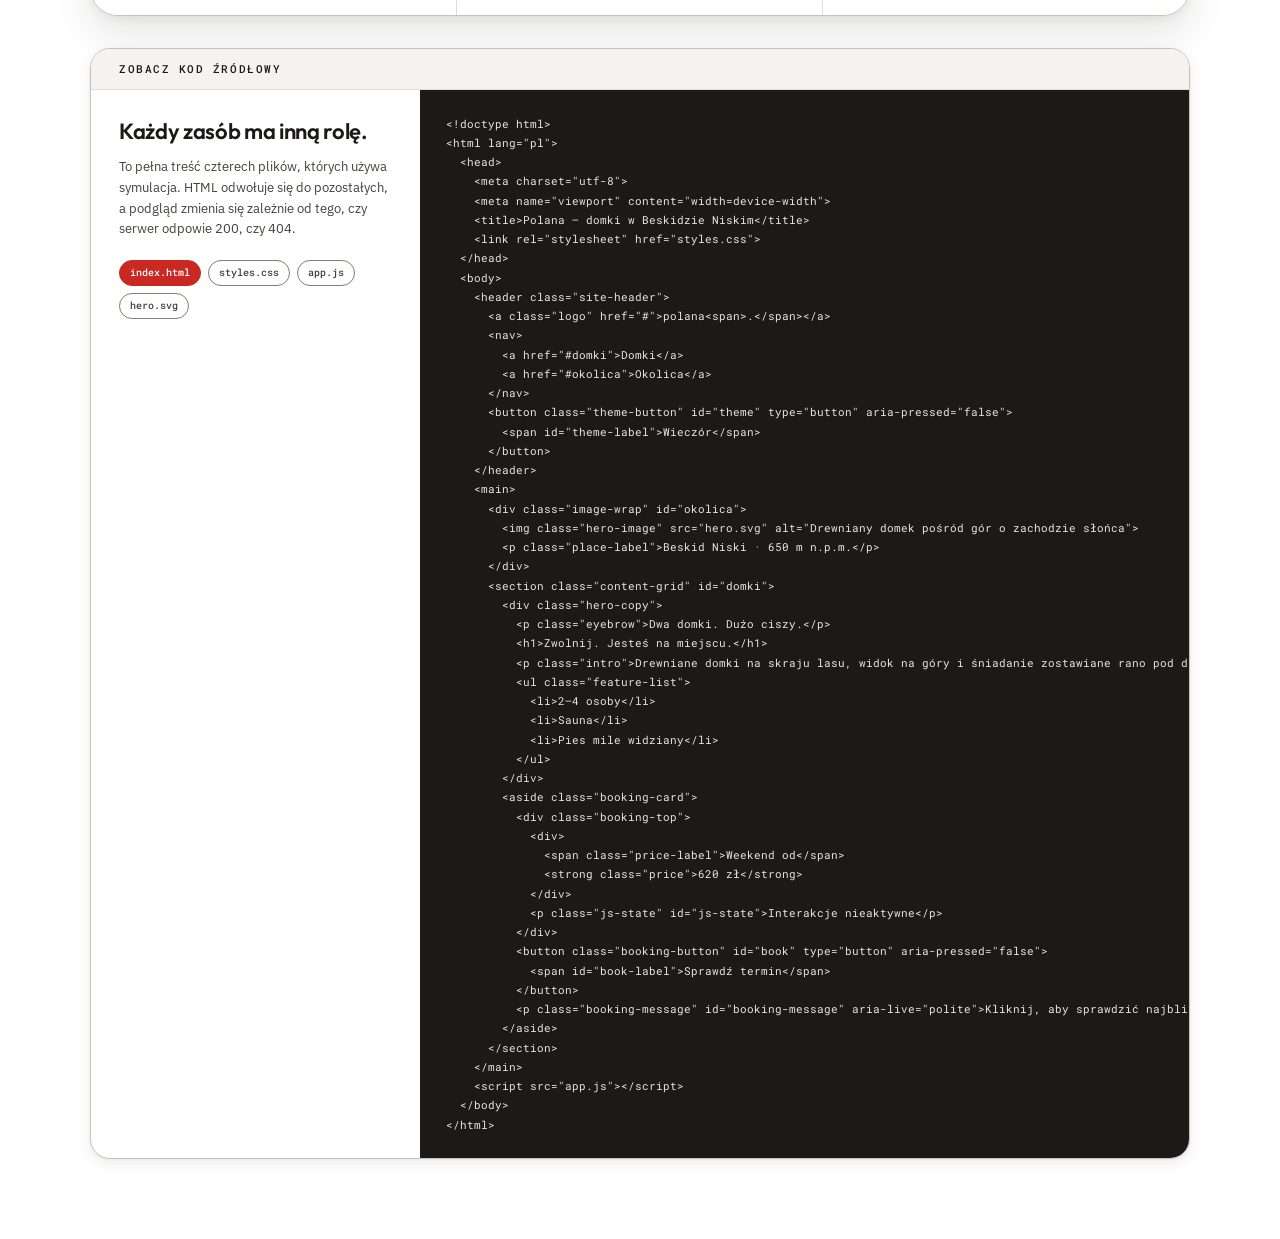
==== commit b5656b80: "style: apply edustyl v2 structure Solid top bar, left-aligned page head with a rule, stone/white sec" ====
--- a/index.html
+++ b/index.html
@@ -6,8 +6,10 @@
   <meta name="description" content="Interaktywna symulacja pokazująca, jak przeglądarka przechodzi od adresu URL i odpowiedzi HTTP do DOM, CSSOM, układu i gotowego widoku.">
   <link rel="icon" href="data:image/svg+xml,%3Csvg xmlns='http://www.w3.org/2000/svg' viewBox='0 0 32 32'%3E%3Crect width='32' height='32' rx='9' fill='%231C1917'/%3E%3Crect x='7' y='7' width='8' height='8' rx='2' fill='%23E5322D'/%3E%3Crect x='17' y='7' width='8' height='8' rx='2' fill='%231E8FC2'/%3E%3Crect x='7' y='17' width='8' height='8' rx='2' fill='%23FFD500'/%3E%3Crect x='17' y='17' width='8' height='8' rx='2' fill='%237A5AC2'/%3E%3C/svg%3E">
   <title>Jak przeglądarka ładuje stronę WWW – interaktywny przewodnik</title>
+  <link rel="preconnect" href="https://fonts.googleapis.com">
+  <link rel="preconnect" href="https://fonts.gstatic.com" crossorigin>
+  <link rel="stylesheet" href="https://fonts.googleapis.com/css2?family=Outfit:wght@400;500;600;700;800&family=IBM+Plex+Sans:wght@400;500;600;700&family=Roboto+Mono:wght@400;500&display=swap">
   <style>
-    @import url('https://fonts.googleapis.com/css2?family=Outfit:wght@400;500;600;700;800&family=IBM+Plex+Sans:wght@400;500;600;700&family=Roboto+Mono:wght@400;500&display=swap');
 
     /* ─── edulab design tokens (source: edustyl tokens/colors_and_type.css) ─── */
     :root {
@@ -47,11 +49,12 @@
       --shadow-lg: 0 16px 40px rgba(33, 30, 26, .12), 0 3px 8px rgba(33, 30, 26, .06);
       --shadow-primary: 0 8px 22px color-mix(in srgb, var(--yellow) 30%, transparent);
       --shadow-marigold: var(--shadow-primary);
-      --focus-ring-color: color-mix(in srgb, var(--yellow) 55%, transparent);
+      /* White gap + ink band: >= 3:1 on paper, stone, yellow and every chip fill */
+      --focus-ring: 0 0 0 2px var(--paper), 0 0 0 5px var(--ink);
 
       /* ─── App mapping: file types on the edulab palette ─── */
-      --html: var(--red);         --html-ink: var(--red-ink);
-      --css: var(--blue);         --css-ink: var(--blue-ink);
+      --html: var(--red-soft);    --html-ink: var(--red-ink);    /* -soft: small white text needs the AA shade */
+      --css: var(--blue-soft);    --css-ink: var(--blue-ink);
       --js: var(--yellow);        --js-ink: var(--yellow-ink);
       --image: var(--play-grape); --image-ink: #FFFFFF;
 
@@ -81,18 +84,17 @@
     button { -webkit-tap-highlight-color: transparent; }
 
     :focus-visible {
-      outline: 3px solid var(--focus-ring-color);
-      outline-offset: 3px;
+      outline: 3px solid transparent;
+      outline-offset: 2px;
+      box-shadow: var(--focus-ring);
     }
 
     .topbar {
       position: sticky;
       top: 0;
       z-index: 20;
-      border-bottom: 1px solid var(--line);
-      background: rgba(255, 255, 255, .85);
-      backdrop-filter: blur(12px);
-      -webkit-backdrop-filter: blur(12px);
+      border-bottom: 1px solid var(--line-2);
+      background: var(--paper);                 /* solid: the bar is a fixed edge, not a haze */
     }
 
     .topbar-inner,
@@ -158,32 +160,33 @@
       background: var(--yellow);
     }
 
-    .hero {
-      padding: 64px 0 44px;
-      text-align: center;
+    .hero {                                     /* page header: left-aligned, ruled */
+      margin-bottom: 32px;
+      padding: 44px 0 34px;
+      text-align: left;
+      border-bottom: 1px solid var(--line-2);
     }
 
     h1 {
-      max-width: 22ch;
-      margin: 0 auto;
+      margin: 0 0 14px;
       color: var(--ink);
       font-family: var(--font-display);
-      font-weight: 700;
-      font-size: clamp(2.6rem, 6vw, 4.4rem);
-      line-height: 1.02;
+      font-weight: 800;
+      font-size: clamp(2.3rem, 5vw, 3.3rem);
+      line-height: 1.05;
       letter-spacing: -.025em;
     }
 
     .hero-copy {
-      margin: 18px auto 0;
+      margin: 0;
       color: var(--ink-2);
-      font-size: clamp(1rem, 1.5vw, 1.125rem);
+      font-size: 1.15rem;
       line-height: 1.6;
     }
 
     .hero-note {
       max-width: 46rem;
-      margin: 26px auto 0;
+      margin: 22px 0 0;
       padding: 16px 22px;
       border-radius: var(--r-lg);
       color: var(--blue-ink);
@@ -211,7 +214,7 @@
       justify-content: space-between;
       gap: 18px;
       border-bottom: 1px solid var(--line);
-      background: var(--surface);
+      background: var(--paper-2);
     }
 
     .status {
@@ -269,7 +272,7 @@
     .request-btn kbd {
       padding: 2px 6px;
       border-radius: 5px;
-      background: rgba(28, 25, 23, .14);
+      background: color-mix(in srgb, var(--ink) 14%, transparent);
       font: 500 10px/1 var(--font-mono);
     }
 
@@ -359,9 +362,9 @@
     }
 
     .file-toggle:has(input:focus-visible) {
-      outline: 3px solid var(--focus-ring-color);
-      outline-offset: 3px;
-      border-color: var(--marigold);
+      outline: 3px solid transparent;
+      outline-offset: 2px;
+      box-shadow: var(--focus-ring);
     }
 
     .file-icon {
@@ -423,7 +426,7 @@
     }
 
     .text-btn {
-      border: 1px solid var(--dark-line);
+      border: 1px solid var(--line-strong);      /* 4.2:1 on the ink panel */
       border-radius: var(--r-pill);
       padding: 8px 11px;
       color: var(--dark-muted);
@@ -433,7 +436,7 @@
       transition: color .16s ease, border-color .16s ease;
     }
 
-    .text-btn:hover { color: var(--paper); border-color: var(--dark-line-strong); }
+    .text-btn:hover { color: var(--paper); border-color: var(--dark-muted); }
 
     .network-panel {
       min-width: 0;
@@ -518,7 +521,7 @@
     .packet[data-file="css"] { --packet-color: var(--css); --packet-ink: var(--css-ink); }
     .packet[data-file="js"] { --packet-color: var(--js); --packet-ink: var(--js-ink); }
     .packet[data-file="image"] { --packet-color: var(--image); --packet-ink: var(--image-ink); }
-    .packet.is-error { --packet-color: var(--red); --packet-ink: var(--red-ink); }
+    .packet.is-error { --packet-color: var(--red-soft); --packet-ink: var(--red-ink); }
     .packet.fly { animation: deliver 1.25s cubic-bezier(.32, .72, .25, 1) forwards; }
 
     .browser-panel {
@@ -606,7 +609,7 @@
       border: 1px solid var(--line-2);
       border-radius: var(--r-pill);
       color: var(--ink-2);
-      background: rgba(255, 255, 255, .6);
+      background: color-mix(in srgb, var(--paper) 60%, transparent);
       font: 400 9px/1 var(--font-mono);
       transition: opacity .18s ease;
     }
@@ -625,30 +628,32 @@
     .resource-pill.is-off { opacity: .3; text-decoration: line-through; }
     .resource-pill.is-error {
       --pill-color: var(--red-ink);
-      border-color: var(--red);
+      border-color: var(--red-soft);
       color: var(--red-ink);
-      background: var(--red);
+      background: var(--red-soft);
       text-decoration: none;
       opacity: 1;
     }
 
     .timeline {
       grid-column: 1 / -1;
-      padding: 24px;
       border-top: 1px solid var(--line);
       background: var(--paper);
     }
 
-    .timeline-head {
+    .timeline-head {                            /* stone head strip: label + controls */
       display: flex;
-      align-items: flex-start;
+      align-items: center;
       justify-content: space-between;
       gap: 20px;
-      margin-bottom: 18px;
-    }
-
-    .timeline-copy { max-width: 630px; }
-    .timeline-copy .panel-kicker { color: var(--marigold-ink); }
+      padding: 12px 24px;
+      background: var(--paper-2);
+      border-bottom: 1px solid var(--line);
+    }
+
+    .timeline-head .panel-kicker { margin: 0; color: var(--ink); font-size: 11px; }
+    .timeline-body { padding: 20px 24px 24px; }
+    .timeline-copy { max-width: 630px; margin-bottom: 16px; }
     .timeline-title {
       margin: 0;
       font-family: var(--font-display);
@@ -679,7 +684,7 @@
       align-items: center;
       justify-content: center;
       gap: 6px;
-      border: 1px solid var(--line-2);
+      border: 1px solid var(--line-strong);
       border-radius: var(--r-pill);
       padding: 8px 11px;
       color: var(--ink-2);
@@ -692,7 +697,7 @@
     .timeline-btn:hover:not(:disabled) {
       color: var(--ink);
       background: var(--paper-2);
-      border-color: var(--line-2);
+      border-color: var(--ink-3);
     }
 
     .timeline-btn:disabled {
@@ -748,7 +753,7 @@
       gap: 12px;
       align-items: start;
       padding: 11px 13px;
-      border: 1px solid var(--line);
+      border: 1px solid var(--line-strong);
       border-radius: var(--r-sm);
       color: inherit;
       background: var(--surface);
@@ -758,10 +763,11 @@
       transition: border-color .16s ease, background .16s ease, transform .12s ease;
     }
 
-    .timeline-event:hover { border-color: var(--line-2); transform: translateY(-1px); }
+    .timeline-event:hover { border-color: var(--ink-3); background: var(--paper-2); }
     .timeline-event:focus-visible {
-      outline: 3px solid var(--focus-ring-color);
+      outline: 3px solid transparent;
       outline-offset: 2px;
+      box-shadow: var(--focus-ring);
     }
 
     .timeline-event.is-current {
@@ -781,7 +787,7 @@
       background: var(--surface);
     }
 
-    .timeline-event.is-error strong { color: var(--red); }
+    .timeline-event.is-error strong { color: var(--red-600); }
 
     .timeline-code {
       padding-top: 3px;
@@ -935,8 +941,15 @@
       box-shadow: var(--shadow-md);
     }
 
+    .inspect-head {                             /* stone head strip across both columns */
+      grid-column: 1 / -1;
+      padding: 12px 28px;
+      background: var(--paper-2);
+      border-bottom: 1px solid var(--line);
+    }
+    .inspect-head .panel-kicker { margin: 0; color: var(--ink); font-size: 11px; }
     .inspect-copy { padding: 28px; }
-    .inspect-copy .panel-kicker { color: var(--marigold-ink); }
+    .inspect-copy .panel-heading { margin-bottom: 4px; }
     .inspect-copy p { color: var(--ink-2); font-size: 13px; line-height: 1.6; }
 
     .code-tabs { display: flex; flex-wrap: wrap; gap: 7px; margin-top: 20px; }
@@ -944,7 +957,7 @@
     .code-tab {
       --tab-color: var(--html);
       --tab-ink: var(--html-ink);
-      border: 1px solid var(--line-2);
+      border: 1px solid var(--line-strong);
       border-radius: var(--r-pill);
       padding: 7px 10px;
       color: var(--ink-2);
@@ -1015,7 +1028,6 @@
     }
 
     @media (max-width: 900px) {
-      .hero { padding-top: 54px; }
       .lab-stage { grid-template-columns: 1fr; }
       .network-panel { min-height: 230px; padding-top: 56px; border: 0; border-top: 1px solid var(--line); border-bottom: 1px solid var(--line); }
       .request-line { width: 2px; height: 170px; min-height: 0; }
@@ -1028,9 +1040,7 @@
     @media (max-width: 680px) {
       .topbar-inner, .page { width: min(100% - 24px, 1100px); }
       .edu-wordmark { font-size: 19px; }
-      .hero { padding: 44px 0 30px; }
-      h1 { font-size: clamp(2.3rem, 11vw, 3.4rem); }
-      .hero-copy { margin-top: 16px; }
+      .hero { padding: 28px 0 28px; margin-bottom: 24px; }
       .lab { border-radius: var(--r-lg); }
       .lab-toolbar { align-items: flex-start; padding: 14px; }
       .status-detail { max-width: 220px; }
@@ -1045,9 +1055,10 @@
       .browser-panel { order: 4; }
       .browser-heading { align-items: flex-start; }
       .preview { height: 630px; }
-      .timeline { padding: 20px 14px; }
-      .timeline-head { display: block; }
-      .timeline-controls { justify-content: flex-start; margin-top: 16px; }
+      .timeline-head { display: block; padding: 12px 14px; }
+      .timeline-body { padding: 18px 14px 20px; }
+      .timeline-controls { justify-content: flex-start; margin-top: 12px; }
+      .inspect-head { padding: 12px 18px; }
       .timeline-event { grid-template-columns: 58px 10px minmax(0, 1fr); gap: 9px; padding: 10px; }
       .exchange-grid { grid-template-columns: 1fr; }
       .exchange-pane + .exchange-pane { border-left: 0; border-top: 1px solid var(--line); }
@@ -1145,7 +1156,7 @@
         </section>
 
         <section class="network-panel" aria-label="Żądania i odpowiedzi przez internet" data-i18n-aria-label="networkAria">
-          <span class="network-label">02 · Internet<br><span data-i18n="networkSub"></span></span>
+          <span class="network-label">Internet<br><span data-i18n="networkSub"></span></span>
           <div class="request-line" id="requestLine" data-request="GET /" data-response="–" aria-hidden="true">
             <span class="direction up">⌃</span>
             <span class="direction down">⌄</span>
@@ -1181,11 +1192,7 @@
 
         <section class="timeline" aria-labelledby="timeline-title">
           <div class="timeline-head">
-            <div class="timeline-copy">
-              <p class="panel-kicker" data-i18n="timelineKicker"></p>
-              <h2 class="timeline-title" id="timeline-title" data-i18n="timelineTitle"></h2>
-              <p class="timeline-intro" data-i18n="timelineIntro"></p>
-            </div>
+            <p class="panel-kicker" data-i18n="timelineKicker"></p>
             <div class="timeline-controls" role="group" aria-label="Sterowanie przebiegiem symulacji" data-i18n-aria-label="timelineControlsAria">
               <button class="timeline-btn" id="timelinePrev" type="button" disabled>
                 <span aria-hidden="true">←</span><span data-i18n="timelinePrev"></span>
@@ -1199,6 +1206,11 @@
               <button class="timeline-btn" id="timelineReset" type="button" disabled data-i18n="timelineReset"></button>
               <span class="timeline-progress" id="timelineProgress" aria-live="polite"></span>
             </div>
+          </div>
+          <div class="timeline-body">
+          <div class="timeline-copy">
+            <h2 class="timeline-title" id="timeline-title" data-i18n="timelineTitle"></h2>
+            <p class="timeline-intro" data-i18n="timelineIntro"></p>
           </div>
           <ol class="timeline-list" id="timelineList" aria-live="polite">
             <li class="timeline-empty" data-i18n="timelineEmpty"></li>
@@ -1219,6 +1231,7 @@
               </article>
             </div>
           </section>
+          </div>
         </section>
       </div>
 
@@ -1230,8 +1243,8 @@
     </section>
 
     <section class="inspect" aria-labelledby="inspect-title">
+      <div class="inspect-head"><p class="panel-kicker" data-i18n="inspectKicker"></p></div>
       <div class="inspect-copy">
-        <p class="panel-kicker" data-i18n="inspectKicker"></p>
         <h2 class="panel-heading" id="inspect-title" data-i18n="inspectTitle"></h2>
         <p data-i18n="inspectCopy"></p>
         <div class="code-tabs" role="tablist" aria-label="Przykładowe pliki źródłowe" data-i18n-aria-label="sourceTabsAria">
@@ -1259,11 +1272,11 @@
         btnReload: "Załaduj ponownie",
         btnRequestAria: "Załaduj stronę (skrót: R)",
         btnReloadAria: "Załaduj stronę ponownie (skrót: R)",
-        kickerServer: "01 · Serwer",
+        kickerServer: "Serwer",
         serverTitle: "Serwer źródłowy",
         serverHint: "Przełącznik ustala odpowiedź serwera: włączony = 200 OK, wyłączony = 404 Not Found.",
         networkSub: "żądania i odpowiedzi HTTP",
-        kickerClient: "03 · Klient",
+        kickerClient: "Klient",
         browserTitle: "Przeglądarka użytkownika",
         roleHtml: "Treść i struktura · 4 KB",
         roleCss: "Style i układ · 7 KB",
@@ -1389,11 +1402,11 @@
         btnReload: "Reload the page",
         btnRequestAria: "Load the page (shortcut: R)",
         btnReloadAria: "Reload the page (shortcut: R)",
-        kickerServer: "01 · Server",
+        kickerServer: "Server",
         serverTitle: "Origin server",
         serverHint: "Each switch controls the server response: on = 200 OK, off = 404 Not Found.",
         networkSub: "HTTP requests and responses",
-        kickerClient: "03 · Client",
+        kickerClient: "Client",
         browserTitle: "User's browser",
         roleHtml: "Content and structure · 4 KB",
         roleCss: "Styles and layout · 7 KB",
